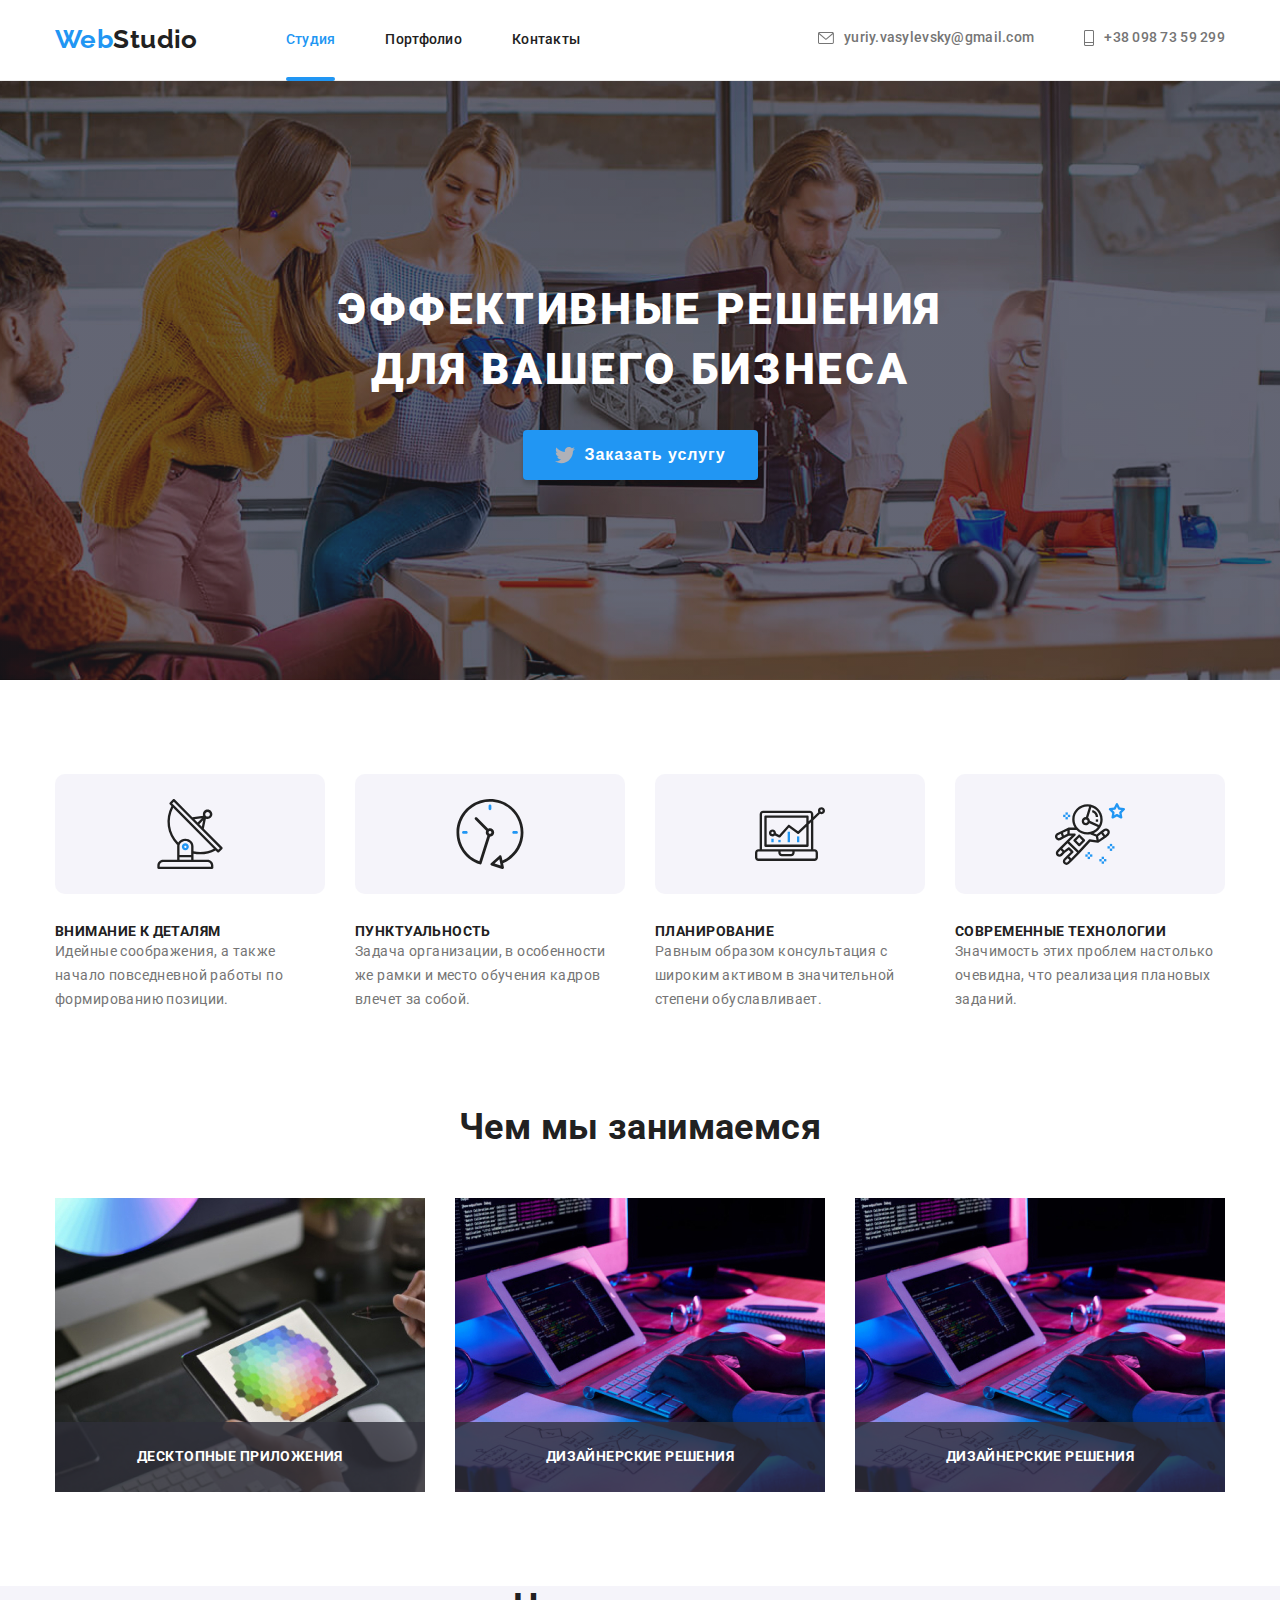
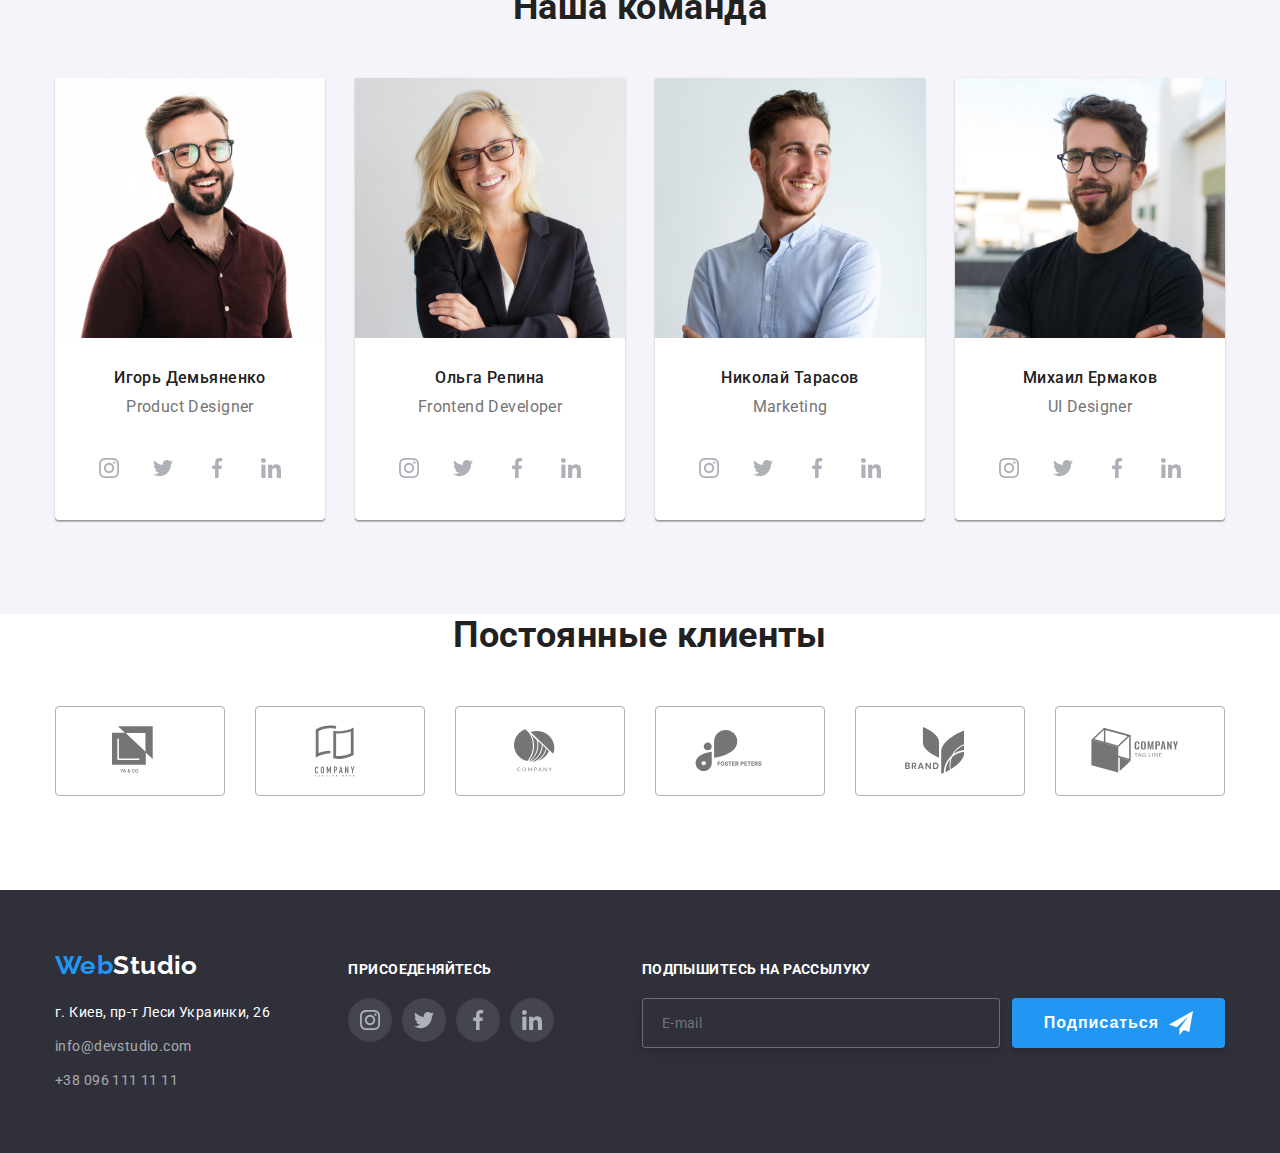
==== index.html @ 2156bfcd "modal 3" ====
<!DOCTYPE html>
<html lang="ru">

<head>
	<meta charset="UTF-8">
	<meta http-equiv="X-UA-Compatible" content="IE=edge">
	<meta name="viewport" content="width=device-width, initial-scale=1.0">
	<title> WebStudio </title>
	<link rel="stylesheet" href="https://cdnjs.cloudflare.com/ajax/libs/modern-normalize/1.0.0/modern-normalize.min.css"
		integrity="sha512-ISS7cAi1PEhQ8jnbJpJZMd29NlhNj4AWYyLOSp2CE/CsHxTCu+r+t0D2yoJudVrd0/8fTVPUVDzY5Tvli75u/g=="
		crossorigin="anonymous">
	<link rel="preconnect" href="https://fonts.gstatic.com">
	<link
		href="https://fonts.googleapis.com/css2?family=Raleway:wght@700&family=Roboto:wght@400;500;700;900&display=swap"
		rel="stylesheet">
	<link rel="stylesheet" href="./css/styles.min.css">
</head>

<body>

	<!-- шапка -->
	<header class="header">
		<div class="container">
			<a href="index.html" class="logo link"> <span class="logo-blue">Web</span>Studio</a>

			<nav class="navigation">
				<ul class="site-nav list">
					<li class="item ">
						<a href="/" class="link link-hover current">Студия</a>
					</li>

					<li class="item">
						<a href="portfolio.html" class="link link-hover">Портфолио</a>
					</li>

					<li class="item">
						<a href="/" class="link link-hover">Контакты</a>
					</li>
				</ul>
			</nav>

			<ul class="contact-nav list">
				<li class="item">
					<a href="mailto:info@devstudio.com" class="link contact-nav-link">
						<svg class="icon-mail icon">
							<use href="./img/sprite.svg#icon-message"></use>
						</svg>
						yuriy.vasylevsky@gmail.com
					</a>
				</li>

				<li class="item">
					<a href="tel:+380961111111" class="link contact-nav-link">
						<svg class="icon-phone icon">
							<use href="./img/sprite.svg#icon-phone"></use>
						</svg>
						+38 098 73 59 299
					</a>
				</li>
			</ul>
		</div>
	</header>

	<!-- основна частина -->
	<main>
		<!-- hero -->
		<section class="section-hero">
			<div class="content-hero">
				<h1 class="hero-title title">
					Эффективные решения для вашего бизнеса
				</h1>
				<button type="button" class="button main-button" data-modal-open> Заказать услугу </button>
			</div>
		</section>

		<!-- переваги -->
		<section class="section-advantages">
			<div class="container">
				<h2 class="section-titlle visually-hidden"> Наши переваги </h2>

				<ul class="section-advantages-list list grid">
					<li class="grid-item section-advantages-item  antenna">
						<h3 class="title">Внимание к деталям</h3>
						<p class="text"> Идейные соображения, а также начало повседневной работы по формированию позиции.</p>
					</li>

					<li class="grid-item section-advantages-item clock ">
						<h3 class="title">Пунктуальность</h3>
						<p class="text"> Задача организации, в особенности же рамки и место обучения кадров влечет за собой.
						</p>
					</li>

					<li class="grid-item section-advantages-item diagram">
						<h3 class="title">Планирование</h3>
						<p class="text"> Равным образом консультация с широким активом в значительной степени обуславливает.
						</p>
					</li>

					<li class="grid-item section-advantages-item astronaut">
						<h3 class="title">Современные технологии</h3>
						<p class="text">Значимость этих проблем настолько очевидна, что реализация плановых заданий.</p>
					</li>
				</ul>
			</div>
		</section>

		<!-- Чем мы занимаемся -->
		<section class="section-work section ">
			<div class="container">
				<h2 class="section-titlle">Чем мы занимаемся</h2>

				<ul class="section-work-list list grid">
					<li class="grid-item overley">
						<div class="work-thumb">
							<img src="img/main/img1.jpg" alt="" Width="370">

							<div class="work-position">
								<p class="position-text footer-section-titlle">Десктопные приложения</p>
							</div>
						</div>
					</li>

					<li class="grid-item">
						<div class="work-thumb">
							<img src="img/main/img3.jpg" alt="" Width="370">
							<div class="work-position">
								<p class="position-text footer-section-titlle">Дизайнерские решения</p>
							</div>
						</div>
					</li>

					<li class="grid-item">
						<div class="work-thumb">
							<img src="img/main/img3.jpg" alt="" Width="370">
							<div class="work-position">
								<p class="position-text footer-section-titlle">Дизайнерские решения</p>
							</div>
						</div>
					</li>
				</ul>
			</div>
		</section>

		<!-- наша команда -->
		<section class="section-teem section">
			<div class="container">
				<h2 class="section-titlle">Наша команда</h2>

				<ul class="section-teem-list list grid">
					<li class="grid-item item">
						<img src="img/main/img4.jpg" alt="" Width="270">
						<div class="team-expo">
							<h3 class="title"> Игорь Демьяненко </h3>
							<p class="text">Product Designer</p>

							<ul class="social-list list">
								<li class="social-item">
									<a href="" class="social-link">
										<svg class="social-icon">
											<use href="../img/sprite.svg#icon-instagram"></use>
										</svg>
									</a>
								</li>

								<li class="social-item">
									<a href="" class="social-link">
										<svg class="social-icon">
											<use href="../img/sprite.svg#icon-twitter"></use>
										</svg>
									</a>
								</li>

								<li class="social-item">
									<a href="" class="social-link">
										<svg class="social-icon">
											<use href="../img/sprite.svg#icon-facebook"></use>
										</svg>
									</a>
								</li>

								<li class="social-item">
									<a href="" class="social-link">
										<svg class="social-icon">
											<use href="../img/sprite.svg#icon-linkedin"></use>
										</svg>
									</a>
								</li>
							</ul>
						</div>
					</li>

					<li class="grid-item item">
						<img src="img/main/img5.jpg" alt="" Width="270">

						<div class="team-expo">
							<h3 class="title">Ольга Репина </h3>
							<p class="text">Frontend Developer</p>

							<ul class="social-list list">
								<li class="social-item">
									<a href="" class="social-link">
										<svg class="social-icon">
											<use href="../img/sprite.svg#icon-instagram"></use>
										</svg>
									</a>
								</li>

								<li class="social-item">
									<a href="" class="social-link">
										<svg class="social-icon">
											<use href="../img/sprite.svg#icon-twitter"></use>
										</svg>
									</a>
								</li>

								<li class="social-item">
									<a href="" class="social-link">
										<svg class="social-icon">
											<use href="../img/sprite.svg#icon-facebook"></use>
										</svg>
									</a>
								</li>

								<li class="social-item">
									<a href="" class="social-link">
										<svg class="social-icon">
											<use href="../img/sprite.svg#icon-linkedin"></use>
										</svg>
									</a>
								</li>
							</ul>
						</div>
					</li>

					<li class="grid-item item">
						<img src="img/main/img6.jpg" alt="" Width="270">

						<div class="team-expo">
							<h3 class="title"> Николай Тарасов</h3>
							<p class="text">Marketing</p>
							
							<ul class="social-list list">
								<li class="social-item">
									<a href="" class="social-link">
										<svg class="social-icon">
											<use href="../img/sprite.svg#icon-instagram"></use>
										</svg>
									</a>
								</li>

								<li class="social-item">
									<a href="" class="social-link">
										<svg class="social-icon">
											<use href="../img/sprite.svg#icon-twitter"></use>
										</svg>
									</a>
								</li>

								<li class="social-item">
									<a href="" class="social-link">
										<svg class="social-icon">
											<use href="../img/sprite.svg#icon-facebook"></use>
										</svg>
									</a>
								</li>

								<li class="social-item">
									<a href="" class="social-link">
										<svg class="social-icon">
											<use href="../img/sprite.svg#icon-linkedin"></use>
										</svg>
									</a>
								</li>
							</ul>
						</div>
					</li>

					<li class="grid-item item">
						<img src="img/main/img7.jpg" alt="" Width="270">
						<div class="team-expo">
							<h3 class="title">Михаил Ермаков </h3>
							<p class="text">UI Designer</p>
							<ul class="social-list list">
								<li class="social-item">
									<a href="" class="social-link">
										<svg class="social-icon">
											<use href="../img/sprite.svg#icon-instagram"></use>
										</svg>
									</a>
								</li>

								<li class="social-item">
									<a href="" class="social-link">
										<svg class="social-icon">
											<use href="../img/sprite.svg#icon-twitter"></use>
										</svg>
									</a>
								</li>

								<li class="social-item">
									<a href="" class="social-link">
										<svg class="social-icon">
											<use href="../img/sprite.svg#icon-facebook"></use>
										</svg>
									</a>
								</li>

								<li class="social-item">
									<a href="" class="social-link">
										<svg class="social-icon">
											<use href="../img/sprite.svg#icon-linkedin"></use>
										</svg>
									</a>
								</li>
							</ul>
						</div>
					</li>
				</ul>
			</div>
		</section>

		<!-- section-client -->
		<section class="section section-client">
			<div class="container">
				<h2 class="section-titlle">Постоянные клиенты</h2>

				<ul class="list grid list-client">
					<li class="item-client grid-item">
						<a href="" class="link client-link">
							<svg class="icon">
								<use href="../img/sprite.svg#icon-client-one"></use>
							</svg>
						</a>
					</li>

					<li class="item-client grid-item">
						<a href="" class="link client-link">
							<svg class="icon">
								<use href="../img/sprite.svg#icon-client-two"></use>
							</svg>
						</a>
					</li>

					<li class="item grid-item">
						<a href="" class="link client-link">
							<svg class="icon">
								<use href="../img/sprite.svg#icon-client-three"></use>
							</svg>
						</a>
					</li>

					<li class="item-client grid-item">
						<a href="" class="link client-link">
							<svg class="icon">
								<use href="../img/sprite.svg#icon-client-four"></use>
							</svg>
						</a>
					</li>

					<li class="item grid-item">
						<a href="" class="link client-link">
							<svg class="icon">
								<use href="../img/sprite.svg#icon-client-five"></use>
							</svg>
						</a>
					</li>

					<li class="item grid-item">
						<a href="" class="link client-link">
							<svg class="icon">
								<use href="../img/sprite.svg#icon-client-six"></use>
							</svg>
						</a>
					</li>
				</ul>

			</div>
		</section> 
	</main>

	<!-- подвал -->
	<footer class="footer">
		<div class="container">
			<div class="flex">
				<div class="adres">
					<a href="/" class="logo link"> <span class="logo-blue">Web</span>Studio</a>

					<ul class="footer-list list">
						<li class="item">
							<a href="https://g.page/goitua?share" class="link-adres">г. Киев, пр-т Леси Украинки, 26</a>
						</li>

						<li class="item">
							<a href="mailto:info@devstudio.com" class="link"> info@devstudio.com </a>
						</li>

						<li class="item">
							<a href="tel:+380961111111" class="link"> +38 096 111 11 11 </a>
						</li>
					</ul>
				</div>

				<div class="footer-social-list  ">
					<h2 class="footer-section-titlle"> Присоеденяйтесь</h2>

					<ul class="social-list list">
						<li class="social-item">
							<a href="" class="social-link">
								<svg class="social-icon">
									<use href="../img/sprite.svg#icon-instagram"></use>
								</svg>
							</a>
						</li>

						<li class="social-item">
							<a href="" class="social-link">
								<svg class="social-icon">
									<use href="../img/sprite.svg#icon-twitter"></use>
								</svg>
							</a>
						</li>

						<li class="social-item">
							<a href="" class="social-link">
								<svg class="social-icon">
									<use href="../img/sprite.svg#icon-facebook"></use>
								</svg>
							</a>
						</li>

						<li class="social-item">
							<a href="" class="social-link">
								<svg class="social-icon">
									<use href="../img/sprite.svg#icon-linkedin"></use>
								</svg>
							</a>
						</li>
					</ul>
				</div>

				<div class="podpiska">
					<h2 class="footer-section-titlle">Подпышитесь на рассылуку</h2>
					<form class="form">
						<input type="email" class="input-mail" name="mail" id="mail" placeholder=" ">
						<label for="mail" class="label-email">E-mail</label>

						<button type="button" class="button main-button">
							Подписаться
							<svg class="btn-icon">
								<use href="../img/sprite.svg#icon-send"></use>
							</svg>
						</button>
					</form>
				</div>
			</div>
		</div>
	</footer>

	<!-- form  -->
	<div class="backdrop is-hidden" data-modal>
		<div class="modal">
			<button type="button" class="btn-close" data-modal-close>
				<svg class="icon">
					<use href="../img/sprite.svg#icon-close" >
					</use>
				</svg>
			</button>

			<form class="form" autocomplete="on">
				<p class="form-title">Оставьте свои данные, мы вам перезвоним</p>	

				<label class="form-field" >
					<span>Имя</span>
					<input type="text" class="form-input" name="name">
					<svg class="form-icon">
						<use href="../img/sprite.svg#icon-person-black"></use>
					</svg>
				</label>
				
				<label class="form-field"  name="tel">
					Телефон
					<input type="tel" class="form-input" name="tel">
					<svg class="form-icon">
						<use href="../img/sprite.svg#icon-phone-black"></use>
					</svg>
				</label>
				
				<label class="form-field" >
					Почта
					<input type="email" class="form-input" name="mail">
					<svg class="form-icon">
						<use href="../img/sprite.svg#icon-email-black"></use>
					</svg>
				</label>

				<label class="form-field"  name="textarea">
					Коментарий
					<textarea class="textarea" name="textarea" placeholder="Введите текст" ></textarea>
				</label>
					
				<label class="form-label-checkbox" >
					<input type="checkbox" class="form-input-checkbox visually-hidden"  name="mail">
					<span class="check-icon"></span>
					<div class="text" > Соглашаюсь с рассылкой и принимаю
					<a href="./" class="linck">Условия договора</a></div>
				</label>
			

				<button type="submit" class="main-button button">Отправить</button>
				
			</form>
		</div>
	</div>

	<script src="./js/modal.js"></script>
	
</body>

</html>
---- css/styles.min.css ----
:root{--main-text-color: #757575;--main-title-color:  #212121;--main-accente-color: #2196F3;--white-color: #FFFFFF;--maim-bg-color: #F5F4FA;--accente-bg-color: #2F303A;--main-icon-color:#AFB1B8;--grid-item:1;--grid-margin: 30px;--transform-time: 250ms}body{color:var(--main-text-color);font-family:Roboto, sans-serif;letter-spacing:0.03em;font-size:14px;font-style:normal;margin:0;padding-top:80px}img{display:block;width:100%;height:auto}html{box-sizing:border-box}*,*::before,*::after{box-sizing:inherit}h1,h2,h3,p{margin-top:0;margin-bottom:0}.list{list-style:none;padding-left:0;margin-top:0;margin-bottom:0}.link{text-decoration:none}.visually-hidden{position:absolute !important;clip:rect(1px 1px 1px 1px);clip:rect(1px, 1px, 1px, 1px);padding:0 !important;border:0 !important;height:1px !important;width:1px !important;overflow:hidden}.container{width:100%;padding-left:15px;padding-right:15px;margin-left:auto;margin-right:auto}@media screen and (min-width: 480px){.container{width:480px}}@media screen and (min-width: 768px){.container{width:768px}}@media screen and (min-width: 1200px){.container{width:1200px}}.button{color:var(--main-title-color);background:var(--white-color);font-weight:700;font-size:16px;line-height:1.88;display:flex;align-items:center;letter-spacing:0.06em;transition:color var(--transform-time) linear,background-color var(--transform-time) linear,box-shadow var(--transform-time) linear;border:0;border-radius:4px;cursor:pointer}.main-button{padding:10px 32px;color:var(--white-color);background:var(--main-accente-color);box-shadow:0px 4px 4px rgba(0,0,0,0.15)}.section-hero .button{position:relative;overflow:hidden;margin-top:30px;margin-left:auto;margin-right:auto}.main-button:hover,.main-button:focus{background:var(--white-color);color:var(--main-title-color)}.filter-button{font-family:Roboto, serif;font-weight:500;line-height:1.62;background:var(--maim-bg-color);padding:6px 22px}.filter-button:hover,.filter-button:focus{background:var(--main-accente-color);color:var(--white-color);box-shadow:0px 3px 1px rgba(0,0,0,0.1),0px 1px 2px rgba(0,0,0,0.08),0px 2px 2px rgba(0,0,0,0.12)}.section-hero .button::before,.section-hero .button::after{content:"";display:block;width:20px;height:20px;transition:transform var(--transform-time) linear}.section-hero .button::before{margin-right:10px;background-image:url(../img/svg/twitter.svg)}.section-hero .button::after{position:absolute;left:32px;top:50%;transform:translateY(calc(-50% + 35px));background-image:url(../img/svg/instagram.svg)}.section-hero .button:hover:before{transform:translateY(-35px)}.section-hero .button:hover::after{transform:translateY(-50%)}.logo{color:var(--main-title-color);font-family:Raleway, sans-serif;font-weight:700;font-size:26px;line-height:1.19}@media screen and (min-width: 480px) and (max-width: 1199px){.logo{font-size:24px}}.backdrop{position:fixed;top:0;left:0;width:100%;height:100%;background-color:rgba(48,49,59,0.507);z-index:100}.modal{position:absolute;top:50%;left:50%;transform:translate(-50%, -50%);width:100%;max-width:528px;background-color:#fff;border-radius:4px;box-shadow:0px 1px 3px rgba(0,0,0,0.12),0px 1px 1px rgba(0,0,0,0.14),0px 2px 1px rgba(0,0,0,0.2)}@media screen and (max-width: 767px){.modal{width:100%;max-width:450px}}@media screen and (max-width: 479px){.modal{width:calc(100% - 30px)}}.is-hidden{opacity:0;visibility:hidden;pointer-events:none}.modal .form{position:relative;display:flex;flex-direction:column;padding:40px}.modal .icon{width:18px;height:18px;margin-right:0;fill:#2a2a2a}.btn-close{position:absolute;top:8px;right:8px;z-index:3;width:30px;height:30px;background-color:#fff;border-radius:50%;border:1px solid rgba(0,0,0,0.1);padding:6px 9px 6px 5px}.btn-close:hover .icon,.btn-close:focus .icon{fill:#2196F3}.form-title{font-weight:700;font-size:20px;line-height:1.15;text-align:center;color:#212121;margin-bottom:12px}.form-field{position:relative;display:flex;flex-direction:column;margin-bottom:10px;margin-bottom:10px;font-weight:400;font-size:12px;line-height:1.16;letter-spacing:0.01em;color:var(--main-text-color)}.form-label{margin-bottom:5px;font-weight:400;font-size:12px;line-height:1.16;letter-spacing:0.01em;color:var(--main-text-color)}.form-input{height:40px;border:1px solid rgba(33,33,33,0.2);border-radius:4px;outline-color:var(--main-accente-color);margin-top:4px;padding-left:42px}.form-field:focus-within .form-icon{fill:var(--main-accente-color)}.form-icon{position:absolute;top:50%;left:12px;width:18px;height:18px;fill:black}.textarea{height:120px;width:100%;border:1px solid rgba(33,33,33,0.2);box-sizing:border-box;border-radius:4px;margin-bottom:20px;resize:none;padding:12px 16px;outline-color:var(--main-accente-color);margin-top:4px}.textarea::placeholder{font-weight:400;font-size:12px;line-height:1.16px;letter-spacing:0.01em;color:rgba(117,117,117,0.5);padding:9px 0px}.form-input-checkbox{margin-right:4px}.form-label-checkbox{position:relative;display:flex;align-items:center;justify-content:center;margin-bottom:20px}.form-label-checkbox .text{font-size:12px;letter-spacing:0.03em;font-weight:400;line-height:1.71;color:var(--main-text-color)}.check-icon{display:flex;width:16px;height:15px;border:2px solid #212121;border-radius:2px;margin-right:8px}.form-input-checkbox:checked+.check-icon{background-image:url(../img/form-svg/check.svg);background-color:var(--main-accente-color);background-origin:border-box;background-size:contain;border-color:var(--main-accente-color)}.form-label-checkbox .linck{color:var(--main-accente-color);margin-left:2px}.modal .button{padding:10px 56px;margin-top:30px;margin-left:auto;margin-right:auto}@media screen and (min-width: 480px){.form{display:flex;flex-direction:column;position:relative;width:100%}}@media screen and (min-width: 1200px){.form{display:flex;flex-direction:row;margin-top:0}}.input-mail::placeholder{font-family:Roboto;font-weight:400;font-size:16px;line-height:1.25;display:flex;align-items:center;color:rgba(255,255,255,0.6)}.input-mail{display:flex;padding:15px;width:100%;background-color:var(--accente-bg-color);border:1px solid rgba(255,255,255,0.3);filter:drop-shadow(0px 4px 4px rgba(0,0,0,0.15));border-radius:4px;margin-right:12px;outline-color:var(--main-accente-color)}@media screen and (min-width: 768px){.input-mail{width:450px}}@media screen and (min-width: 1200px){.input-mail{width:358px}}.label-email{position:absolute;top:50%;left:20px;transform:translateY(-50%);transition:transform var(--transform-time) linear}.form:focus-within .label-email,.input-mail:not(:placeholder-shown)+.label-email{transform:translate(-21px, -40px)}.btn-icon{width:24px;height:24px;fill:var(--white-color);margin-left:10px;transition:fill var(--transform-time) linear}.button:hover .btn-icon{fill:var(--main-title-color)}.icon{fill:currentColor;margin-right:10px}.icon-mail{width:16px;height:12px}.icon-phone{width:10px;height:16px}.social-icon{width:20px;height:20px;fill:#AFB1B8;transition:fill var(--transform-time) linear}.social-link{width:44px;height:44px;display:flex;justify-content:center;align-items:center;background-color:var(--white-color);border-radius:50%;transition:background-color var(--transform-time) linear}.social-link:hover .social-icon,.social-link:focus .social-icon{fill:var(--white-color)}.social-link:hover,.social-link:focus{background-color:var(--main-accente-color)}.shesdov-link{display:flex}.shesdov-link:hover,.shesdov-link:focus{background:#FFFFFF;box-sizing:border-box;box-shadow:0px 1px 1px rgba(0,0,0,0.12),0px 4px 4px rgba(0,0,0,0.06),1px 4px 6px rgba(0,0,0,0.16)}.img-expo{position:relative;overflow:hidden}.portfolio-expo-position{position:absolute;top:0;width:100%;height:100%;padding-right:24px;padding-left:24px;display:flex;align-items:center;background-color:rgba(33,150,243,0.9);opacity:0;transform:translateY(100%);transition:transform var(--transform-time) linear,opacity var(--transform-time) linear,background-color var(--transform-time) linear}.shesdov-link:hover .portfolio-expo-position{opacity:1;transform:translateY(0%)}.expo-text{font-weight:400;font-size:18px;line-height:1.56;color:#FFFFFF}.grid{display:flex;flex-wrap:wrap;margin-top:calc(-1 * var(--grid-margin));margin-left:calc(-1 * var(--grid-margin))}.grid-item{margin-top:var(--grid-margin);margin-left:var(--grid-margin);flex-basis:calc(100% / var(--grid-item) - var(--grid-margin))}.section{padding-bottom:94px}.header{position:fixed;top:0;left:0;right:0;padding-top:24px;padding-bottom:25px;border-bottom:1px solid #ECECEC;background-color:#fff;z-index:100}.header .container{display:flex;align-items:center}@media screen and (min-width: 480px) and (max-width: 1199px){.header .container{justify-content:space-between}}@media screen and (min-width: 1200px){.header .container{justify-content:flex-end}}@media screen and (min-width: 1200px){.header .logo{margin-right:88px}}.site-nav .item:not(:last-child),.contact-nav .item:not(:last-child){margin-right:50px}@media screen and (min-width: 480px) and (max-width: 1199px){.contact-nav .item:not(:last-child){margin-right:0}}@media screen and (min-width: 480px) and (max-width: 1199px){.contact-nav .item:last-child{margin-top:10px}}@media screen and (min-width: 1200px){.contact-nav{margin-left:auto}}.site-nav,.contact-nav{display:inline-flex;transition:color var(--transform-time) linear}@media screen and (min-width: 480px) and (max-width: 1199px){.contact-nav{flex-direction:column;display:inline-flex}}.logo-blue{color:var(--main-accente-color)}.site-nav .link{color:var(--main-title-color);font-weight:500;font-size:14px;line-height:1.14;letter-spacing:0.02em;transition:color var(--transform-time) linear}.site-nav .link:hover,.site-nav .link:focus,.contact-nav .link:hover,.contact-nav .link:focus{color:var(--main-accente-color)}.contact-nav .link{color:var(--main-text-color);font-weight:500;font-size:14px;line-height:1.14;letter-spacing:0.02em;transition:color var(--transform-time) linear}@media screen and (min-width: 480px) and (max-width: 1199px){.contact-nav .link{font-size:12px}}.contact-nav-link{display:inline-flex;align-items:center}.link-hover:after{position:absolute;content:"";display:block;width:100%;height:4px;background-color:var(--main-accente-color);bottom:-33px;border-radius:4px;opacity:0;transition:opacity var(--transform-time) linear}.link-hover:hover:after{opacity:1}.header .current{color:var(--main-accente-color)}.header .current::after{position:absolute;content:"";display:block;width:100%;height:4px;background-color:currentColor;bottom:-33px;border-radius:4px;opacity:1}.navigation .item{position:relative}.content-hero{max-width:696px;margin-left:auto;margin-right:auto;text-align:center}@media screen and (max-width: 1199px){.content-hero{max-width:360px}}.section-hero{padding-top:200px;padding-bottom:200px;background-image:linear-gradient(#C4C4C4, #C4C4C4);background-image:linear-gradient(rgba(47,48,58,0.4), rgba(47,48,58,0.4)),url(../img/bg/bg.jpg);background-repeat:no-repeat;background-size:cover;max-width:1600px;background-position:center;margin-right:auto;margin-left:auto}.hero-title{color:var(--white-color);font-weight:900;font-size:44px;line-height:1.36;text-align:center;letter-spacing:0.06em;text-transform:uppercase}@media screen and (max-width: 1199px){.hero-title{font-size:26px}}.section-advantages{padding-top:94px;padding-bottom:94px}.section-advantages-list .title{color:var(--main-title-color);font-weight:700;font-size:14px;line-height:1.14;text-transform:uppercase}.section-advantages-list .text{font-weight:400;font-size:14px;line-height:1.71}.section-advantages .grid-item{--grid-item:1}@media screen and (min-width: 768px){.section-advantages .grid-item{--grid-item:2}}@media screen and (min-width: 1200px){.section-advantages .grid-item{--grid-item:4}}.section-advantages-item::before{content:" ";display:block;height:120px;background-position:center;margin-bottom:30px;background-color:var(--maim-bg-color);border-radius:10px;background-repeat:no-repeat}.antenna:before{background-image:url(../img/svg/antenna.svg)}.diagram:before{background-image:url(../img/svg/diagram.svg)}.clock:before{background-image:url(../img/svg/clock.svg)}.astronaut:before{background-image:url(../img/svg/astronaut.svg)}@media screen and (max-width: 1199px){.section-work{display:none;background-color:aqua}}.section-work .grid-item{--grid-item:3}.section-titlle{color:var(--main-title-color);font-weight:700;font-size:36px;line-height:1.17;text-align:center;margin-bottom:50px}.work-thumb{position:relative}.work-position{position:absolute;bottom:0;left:0;width:100%;height:70px;background-color:rgba(47,48,58,0.8);display:flex;align-items:center;justify-content:center}.work-position .footer-section-titlle{margin:0}.section-teem{background-color:var(--maim-bg-color)}.section-teem .grid-item{--grid-item:1}@media screen and (min-width: 768px){.section-teem .grid-item{--grid-item:2}}@media screen and (min-width: 1200px){.section-teem .grid-item{--grid-item:4}}.section-teem-list .title{color:var(--main-title-color);font-weight:500;font-size:16px;line-height:1.19;text-align:center}.section-teem-list .text{font-weight:400;font-size:16px;line-height:19px;text-align:center}.team-expo .title{text-align:center;padding-top:30px;padding-bottom:10px}.team-expo .text{padding-bottom:30px;margin:0}.team-expo{text-align:center}.section-teem-list .item{background:#FFFFFF;box-shadow:0px 1px 3px rgba(0,0,0,0.12),0px 1px 1px rgba(0,0,0,0.14),0px 2px 1px rgba(0,0,0,0.2);border-radius:0px 0px 4px 4px}.social-list{display:inline-flex;text-align:center;margin-bottom:30px}.social-item:not(:last-child){margin-right:10px}.client-link{border:1px solid var(--main-icon-color);fill:var(--main-icon-color);border-radius:4px;height:90px;display:flex;justify-content:center;align-items:center;transition:border var(--transform-time) linear}.section-client .grid-item{--grid-item:2}@media screen and (min-width: 768px){.section-client .grid-item{--grid-item:3}}@media screen and (min-width: 1200px){.section-client .grid-item{--grid-item:6}}.client-link .icon{fill:var(--main-text-color);transition:fill var(--transform-time) linear}.client-link:hover .icon,.client-link:focus .icon{fill:var(--main-accente-color)}.client-link:hover,.client-link:focus{--main-icon-color:var(--main-accente-color)}.list-client li:nth-child(1) svg{width:45px;height:50px}.list-client li:nth-child(2) svg{width:40px;height:52px}.list-client li:nth-child(3) svg{width:41px;height:43px}.list-client li:nth-child(4) svg{width:80px;height:42px}.list-client li:nth-child(5) svg{width:59px;height:47px}.list-client li:nth-child(6) .icon{width:88px;height:45px}.footer{background:var(--accente-bg-color)}.footer-section-titlle{font-weight:700;line-height:1.14;text-transform:uppercase;color:#FFFFFF;font-size:14px;margin-bottom:20px}.footer .logo{color:var(--white-color);display:block;padding-top:60px}.footer-list{padding-top:20px;padding-bottom:60px}@media screen and (max-width: 767px){.footer-list{text-align:center}}.link-adres{color:var(--white-color);font-weight:400;font-size:14px;line-height:1.71;text-decoration:none;transition:color var(--transform-time) linear}.footer-list .link{color:rgba(255,255,255,0.6);font-weight:400;font-size:14px;line-height:1.71;transition:color var(--transform-time) linear}.footer-list .link:hover,.footer-list .link:focus,.link-adres:hover,.link-adres:focus{color:var(--main-accente-color)}.footer-list .item:not(:last-child){padding-bottom:10px}.flex{display:flex;flex-direction:column;justify-content:center;align-items:center}@media screen and (min-width: 768px){.flex{display:flex;flex-direction:row;flex-wrap:wrap;justify-content:space-around;align-items:baseline}}@media screen and (min-width: 1200px){.flex{display:flex;flex-direction:row;justify-content:space-between;align-items:baseline}}.footer .grid{--grid-item: 3}@media screen and (max-width: 767px){.adres{display:flex;align-items:center;flex-direction:column}}@media screen and (min-width: 768px) and (max-width: 1199px){.adres{flex-basis:calc(100% - 30px)/2;text-align:center}}@media screen and (min-width: 1200px){.adres{flex-basis:calc(50% / 2 - 45px)}}@media screen and (max-width: 767px){.footer-social-list{display:flex;align-items:center;flex-direction:column;margin-bottom:60px}}@media screen and (min-width: 768px) and (max-width: 1199px){.footer-social-list{flex-basis:calc(100% - 30px)/2;text-align:center}}@media screen and (min-width: 1200px){.footer-social-list{flex-basis:calc(50% / 2 - 45px)}}@media screen and (max-width: 767px){.podpiska{text-align:center;flex-direction:column;width:100%}}@media screen and (min-width: 768px) and (max-width: 1199px){.podpiska{text-align:center}}@media screen and (min-width: 1200px){.podpiska{flex-basis:calc(50% - 15px)}}@media screen and (max-width: 767px){.footer .button{margin-top:20px;margin-bottom:30px;margin-right:auto;margin-left:auto}}@media screen and (min-width: 768px) and (max-width: 1199px){.footer .button{margin-top:20px;margin-bottom:30px;margin-right:auto;margin-left:auto}}.footer .social-link{background:rgba(255,255,255,0.1)}.footer .social-link:hover,.footer .social-link:focus{background:var(--main-accente-color)}.portfolio-section .title{color:var(--main-title-color);font-weight:700;font-size:18px;line-height:2.0;letter-spacing:0.06em}.portfolio-section .text{font-weight:400;font-size:16px;line-height:1.87;color:#757575}.portfolio-section .grid-item{--grid-item:1}@media screen and (min-width: 768px){.portfolio-section .grid-item{--grid-item:2}}@media screen and (min-width: 1200px){.portfolio-section .grid-item{--grid-item:3}}.portfolio-expo{border-left:1px solid #ECECEC;border-right:1px solid #ECECEC;border-bottom:1px solid #ECECEC;padding:20px 24px;display:flex;flex-direction:column}.portfolio-expo .text{margin:0;padding-top:4px}.filter{padding-top:94px;padding-bottom:34px}.filter-list{display:flex;flex-wrap:wrap;align-items:center}@media screen and (min-width: 768px){.filter-list{justify-content:center}}.filter-list .item{margin-right:10px;margin-top:15px}
/*# sourceMappingURL=styles.min.css.map */
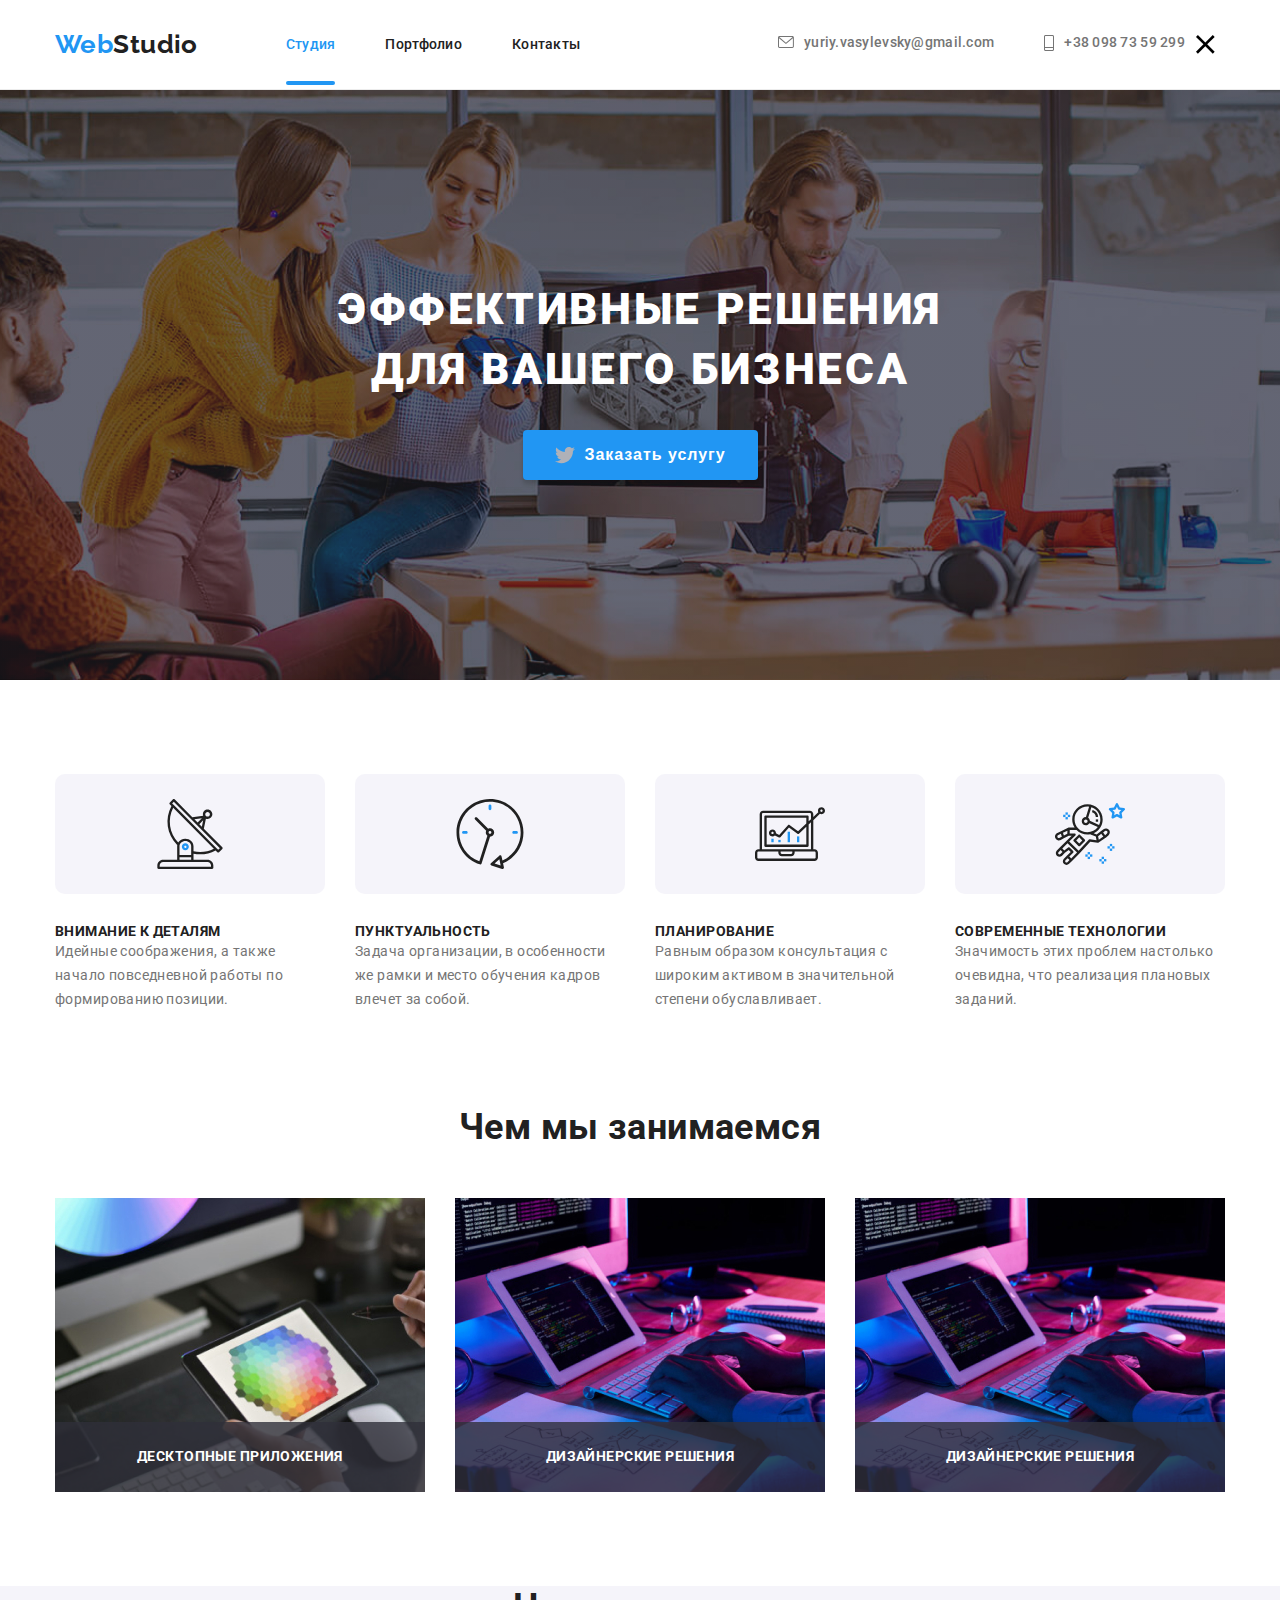
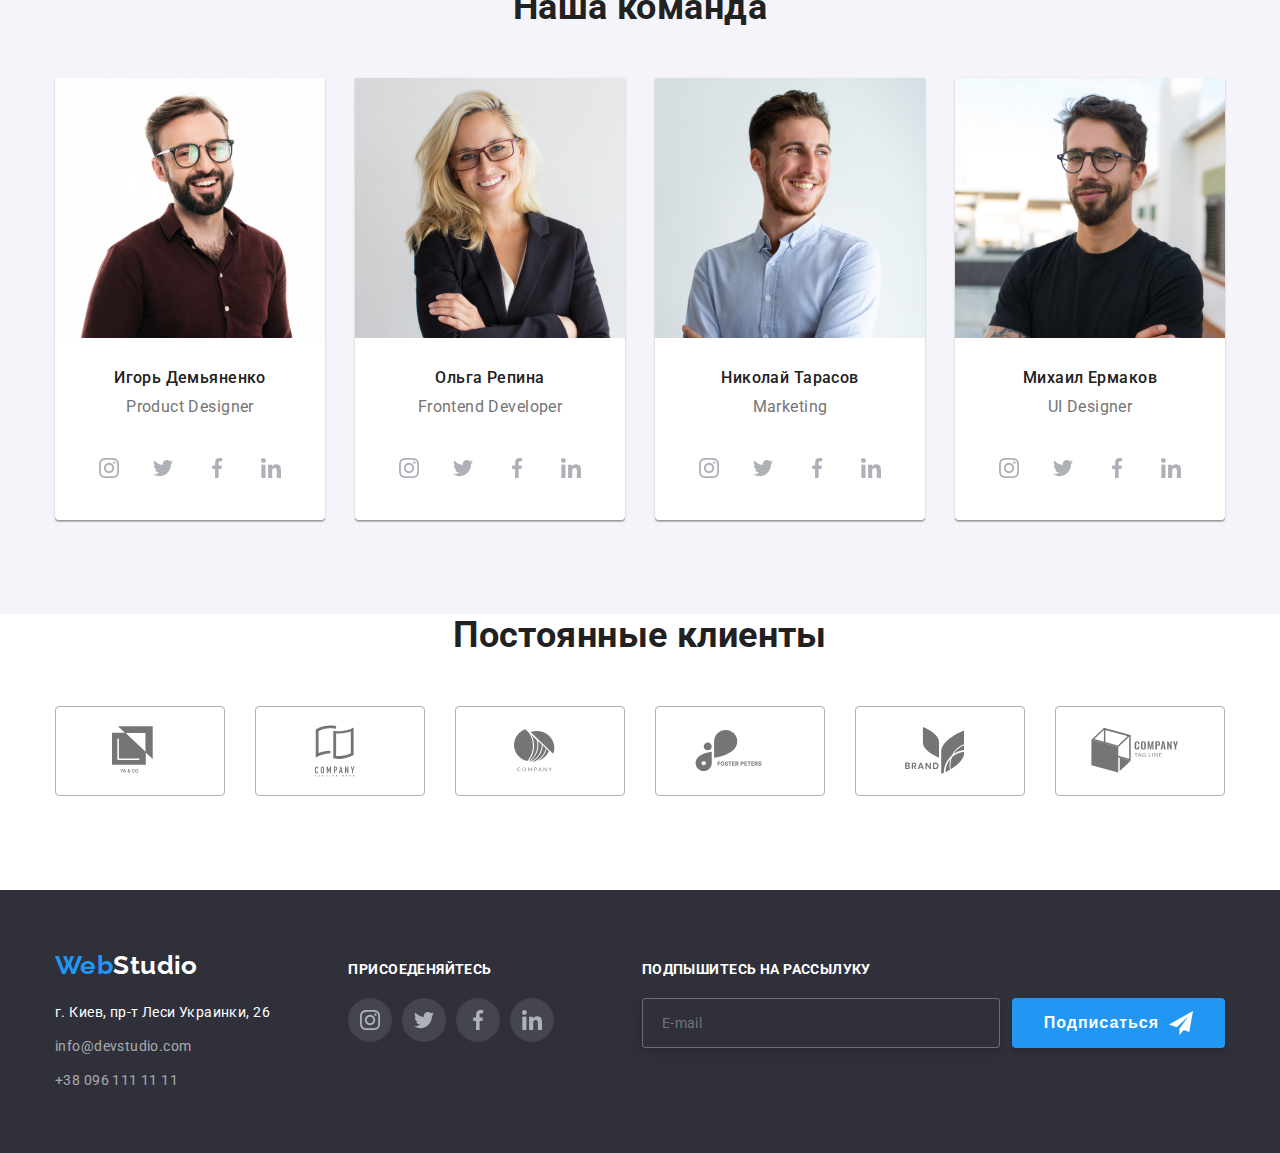
==== commit d6a044f5: "test1" ====
--- a/index.html
+++ b/index.html
@@ -58,9 +58,17 @@
 					</a>
 				</li>
 			</ul>
+
+			<button class="button-menu is-open" tepe="button"> 
+				<svg class="icon-menu">
+					<use class="icon-open-menu" href="./img/sprite.svg#icon-menu"></use>
+					<use class="icon-close-menu" href="./img/sprite.svg#icon-close-menu"></use>
+				</svg>
+			</button>
 		</div>
+	
 	</header>
-
+	<div class="mobile-menu ">	</div>
 	<!-- основна частина -->
 	<main>
 		<!-- hero -->
--- a/css/styles.min.css
+++ b/css/styles.min.css
@@ -1,2 +1,2 @@
-:root{--main-text-color: #757575;--main-title-color:  #212121;--main-accente-color: #2196F3;--white-color: #FFFFFF;--maim-bg-color: #F5F4FA;--accente-bg-color: #2F303A;--main-icon-color:#AFB1B8;--grid-item:1;--grid-margin: 30px;--transform-time: 250ms}body{color:var(--main-text-color);font-family:Roboto, sans-serif;letter-spacing:0.03em;font-size:14px;font-style:normal;margin:0;padding-top:80px}img{display:block;width:100%;height:auto}html{box-sizing:border-box}*,*::before,*::after{box-sizing:inherit}h1,h2,h3,p{margin-top:0;margin-bottom:0}.list{list-style:none;padding-left:0;margin-top:0;margin-bottom:0}.link{text-decoration:none}.visually-hidden{position:absolute !important;clip:rect(1px 1px 1px 1px);clip:rect(1px, 1px, 1px, 1px);padding:0 !important;border:0 !important;height:1px !important;width:1px !important;overflow:hidden}.container{width:100%;padding-left:15px;padding-right:15px;margin-left:auto;margin-right:auto}@media screen and (min-width: 480px){.container{width:480px}}@media screen and (min-width: 768px){.container{width:768px}}@media screen and (min-width: 1200px){.container{width:1200px}}.button{color:var(--main-title-color);background:var(--white-color);font-weight:700;font-size:16px;line-height:1.88;display:flex;align-items:center;letter-spacing:0.06em;transition:color var(--transform-time) linear,background-color var(--transform-time) linear,box-shadow var(--transform-time) linear;border:0;border-radius:4px;cursor:pointer}.main-button{padding:10px 32px;color:var(--white-color);background:var(--main-accente-color);box-shadow:0px 4px 4px rgba(0,0,0,0.15)}.section-hero .button{position:relative;overflow:hidden;margin-top:30px;margin-left:auto;margin-right:auto}.main-button:hover,.main-button:focus{background:var(--white-color);color:var(--main-title-color)}.filter-button{font-family:Roboto, serif;font-weight:500;line-height:1.62;background:var(--maim-bg-color);padding:6px 22px}.filter-button:hover,.filter-button:focus{background:var(--main-accente-color);color:var(--white-color);box-shadow:0px 3px 1px rgba(0,0,0,0.1),0px 1px 2px rgba(0,0,0,0.08),0px 2px 2px rgba(0,0,0,0.12)}.section-hero .button::before,.section-hero .button::after{content:"";display:block;width:20px;height:20px;transition:transform var(--transform-time) linear}.section-hero .button::before{margin-right:10px;background-image:url(../img/svg/twitter.svg)}.section-hero .button::after{position:absolute;left:32px;top:50%;transform:translateY(calc(-50% + 35px));background-image:url(../img/svg/instagram.svg)}.section-hero .button:hover:before{transform:translateY(-35px)}.section-hero .button:hover::after{transform:translateY(-50%)}.logo{color:var(--main-title-color);font-family:Raleway, sans-serif;font-weight:700;font-size:26px;line-height:1.19}@media screen and (min-width: 480px) and (max-width: 1199px){.logo{font-size:24px}}.backdrop{position:fixed;top:0;left:0;width:100%;height:100%;background-color:rgba(48,49,59,0.507);z-index:100}.modal{position:absolute;top:50%;left:50%;transform:translate(-50%, -50%);width:100%;max-width:528px;background-color:#fff;border-radius:4px;box-shadow:0px 1px 3px rgba(0,0,0,0.12),0px 1px 1px rgba(0,0,0,0.14),0px 2px 1px rgba(0,0,0,0.2)}@media screen and (max-width: 767px){.modal{width:100%;max-width:450px}}@media screen and (max-width: 479px){.modal{width:calc(100% - 30px)}}.is-hidden{opacity:0;visibility:hidden;pointer-events:none}.modal .form{position:relative;display:flex;flex-direction:column;padding:40px}.modal .icon{width:18px;height:18px;margin-right:0;fill:#2a2a2a}.btn-close{position:absolute;top:8px;right:8px;z-index:3;width:30px;height:30px;background-color:#fff;border-radius:50%;border:1px solid rgba(0,0,0,0.1);padding:6px 9px 6px 5px}.btn-close:hover .icon,.btn-close:focus .icon{fill:#2196F3}.form-title{font-weight:700;font-size:20px;line-height:1.15;text-align:center;color:#212121;margin-bottom:12px}.form-field{position:relative;display:flex;flex-direction:column;margin-bottom:10px;margin-bottom:10px;font-weight:400;font-size:12px;line-height:1.16;letter-spacing:0.01em;color:var(--main-text-color)}.form-label{margin-bottom:5px;font-weight:400;font-size:12px;line-height:1.16;letter-spacing:0.01em;color:var(--main-text-color)}.form-input{height:40px;border:1px solid rgba(33,33,33,0.2);border-radius:4px;outline-color:var(--main-accente-color);margin-top:4px;padding-left:42px}.form-field:focus-within .form-icon{fill:var(--main-accente-color)}.form-icon{position:absolute;top:50%;left:12px;width:18px;height:18px;fill:black}.textarea{height:120px;width:100%;border:1px solid rgba(33,33,33,0.2);box-sizing:border-box;border-radius:4px;margin-bottom:20px;resize:none;padding:12px 16px;outline-color:var(--main-accente-color);margin-top:4px}.textarea::placeholder{font-weight:400;font-size:12px;line-height:1.16px;letter-spacing:0.01em;color:rgba(117,117,117,0.5);padding:9px 0px}.form-input-checkbox{margin-right:4px}.form-label-checkbox{position:relative;display:flex;align-items:center;justify-content:center;margin-bottom:20px}.form-label-checkbox .text{font-size:12px;letter-spacing:0.03em;font-weight:400;line-height:1.71;color:var(--main-text-color)}.check-icon{display:flex;width:16px;height:15px;border:2px solid #212121;border-radius:2px;margin-right:8px}.form-input-checkbox:checked+.check-icon{background-image:url(../img/form-svg/check.svg);background-color:var(--main-accente-color);background-origin:border-box;background-size:contain;border-color:var(--main-accente-color)}.form-label-checkbox .linck{color:var(--main-accente-color);margin-left:2px}.modal .button{padding:10px 56px;margin-top:30px;margin-left:auto;margin-right:auto}@media screen and (min-width: 480px){.form{display:flex;flex-direction:column;position:relative;width:100%}}@media screen and (min-width: 1200px){.form{display:flex;flex-direction:row;margin-top:0}}.input-mail::placeholder{font-family:Roboto;font-weight:400;font-size:16px;line-height:1.25;display:flex;align-items:center;color:rgba(255,255,255,0.6)}.input-mail{display:flex;padding:15px;width:100%;background-color:var(--accente-bg-color);border:1px solid rgba(255,255,255,0.3);filter:drop-shadow(0px 4px 4px rgba(0,0,0,0.15));border-radius:4px;margin-right:12px;outline-color:var(--main-accente-color)}@media screen and (min-width: 768px){.input-mail{width:450px}}@media screen and (min-width: 1200px){.input-mail{width:358px}}.label-email{position:absolute;top:50%;left:20px;transform:translateY(-50%);transition:transform var(--transform-time) linear}.form:focus-within .label-email,.input-mail:not(:placeholder-shown)+.label-email{transform:translate(-21px, -40px)}.btn-icon{width:24px;height:24px;fill:var(--white-color);margin-left:10px;transition:fill var(--transform-time) linear}.button:hover .btn-icon{fill:var(--main-title-color)}.icon{fill:currentColor;margin-right:10px}.icon-mail{width:16px;height:12px}.icon-phone{width:10px;height:16px}.social-icon{width:20px;height:20px;fill:#AFB1B8;transition:fill var(--transform-time) linear}.social-link{width:44px;height:44px;display:flex;justify-content:center;align-items:center;background-color:var(--white-color);border-radius:50%;transition:background-color var(--transform-time) linear}.social-link:hover .social-icon,.social-link:focus .social-icon{fill:var(--white-color)}.social-link:hover,.social-link:focus{background-color:var(--main-accente-color)}.shesdov-link{display:flex}.shesdov-link:hover,.shesdov-link:focus{background:#FFFFFF;box-sizing:border-box;box-shadow:0px 1px 1px rgba(0,0,0,0.12),0px 4px 4px rgba(0,0,0,0.06),1px 4px 6px rgba(0,0,0,0.16)}.img-expo{position:relative;overflow:hidden}.portfolio-expo-position{position:absolute;top:0;width:100%;height:100%;padding-right:24px;padding-left:24px;display:flex;align-items:center;background-color:rgba(33,150,243,0.9);opacity:0;transform:translateY(100%);transition:transform var(--transform-time) linear,opacity var(--transform-time) linear,background-color var(--transform-time) linear}.shesdov-link:hover .portfolio-expo-position{opacity:1;transform:translateY(0%)}.expo-text{font-weight:400;font-size:18px;line-height:1.56;color:#FFFFFF}.grid{display:flex;flex-wrap:wrap;margin-top:calc(-1 * var(--grid-margin));margin-left:calc(-1 * var(--grid-margin))}.grid-item{margin-top:var(--grid-margin);margin-left:var(--grid-margin);flex-basis:calc(100% / var(--grid-item) - var(--grid-margin))}.section{padding-bottom:94px}.header{position:fixed;top:0;left:0;right:0;padding-top:24px;padding-bottom:25px;border-bottom:1px solid #ECECEC;background-color:#fff;z-index:100}.header .container{display:flex;align-items:center}@media screen and (min-width: 480px) and (max-width: 1199px){.header .container{justify-content:space-between}}@media screen and (min-width: 1200px){.header .container{justify-content:flex-end}}@media screen and (min-width: 1200px){.header .logo{margin-right:88px}}.site-nav .item:not(:last-child),.contact-nav .item:not(:last-child){margin-right:50px}@media screen and (min-width: 480px) and (max-width: 1199px){.contact-nav .item:not(:last-child){margin-right:0}}@media screen and (min-width: 480px) and (max-width: 1199px){.contact-nav .item:last-child{margin-top:10px}}@media screen and (min-width: 1200px){.contact-nav{margin-left:auto}}.site-nav,.contact-nav{display:inline-flex;transition:color var(--transform-time) linear}@media screen and (min-width: 480px) and (max-width: 1199px){.contact-nav{flex-direction:column;display:inline-flex}}.logo-blue{color:var(--main-accente-color)}.site-nav .link{color:var(--main-title-color);font-weight:500;font-size:14px;line-height:1.14;letter-spacing:0.02em;transition:color var(--transform-time) linear}.site-nav .link:hover,.site-nav .link:focus,.contact-nav .link:hover,.contact-nav .link:focus{color:var(--main-accente-color)}.contact-nav .link{color:var(--main-text-color);font-weight:500;font-size:14px;line-height:1.14;letter-spacing:0.02em;transition:color var(--transform-time) linear}@media screen and (min-width: 480px) and (max-width: 1199px){.contact-nav .link{font-size:12px}}.contact-nav-link{display:inline-flex;align-items:center}.link-hover:after{position:absolute;content:"";display:block;width:100%;height:4px;background-color:var(--main-accente-color);bottom:-33px;border-radius:4px;opacity:0;transition:opacity var(--transform-time) linear}.link-hover:hover:after{opacity:1}.header .current{color:var(--main-accente-color)}.header .current::after{position:absolute;content:"";display:block;width:100%;height:4px;background-color:currentColor;bottom:-33px;border-radius:4px;opacity:1}.navigation .item{position:relative}.content-hero{max-width:696px;margin-left:auto;margin-right:auto;text-align:center}@media screen and (max-width: 1199px){.content-hero{max-width:360px}}.section-hero{padding-top:200px;padding-bottom:200px;background-image:linear-gradient(#C4C4C4, #C4C4C4);background-image:linear-gradient(rgba(47,48,58,0.4), rgba(47,48,58,0.4)),url(../img/bg/bg.jpg);background-repeat:no-repeat;background-size:cover;max-width:1600px;background-position:center;margin-right:auto;margin-left:auto}.hero-title{color:var(--white-color);font-weight:900;font-size:44px;line-height:1.36;text-align:center;letter-spacing:0.06em;text-transform:uppercase}@media screen and (max-width: 1199px){.hero-title{font-size:26px}}.section-advantages{padding-top:94px;padding-bottom:94px}.section-advantages-list .title{color:var(--main-title-color);font-weight:700;font-size:14px;line-height:1.14;text-transform:uppercase}.section-advantages-list .text{font-weight:400;font-size:14px;line-height:1.71}.section-advantages .grid-item{--grid-item:1}@media screen and (min-width: 768px){.section-advantages .grid-item{--grid-item:2}}@media screen and (min-width: 1200px){.section-advantages .grid-item{--grid-item:4}}.section-advantages-item::before{content:" ";display:block;height:120px;background-position:center;margin-bottom:30px;background-color:var(--maim-bg-color);border-radius:10px;background-repeat:no-repeat}.antenna:before{background-image:url(../img/svg/antenna.svg)}.diagram:before{background-image:url(../img/svg/diagram.svg)}.clock:before{background-image:url(../img/svg/clock.svg)}.astronaut:before{background-image:url(../img/svg/astronaut.svg)}@media screen and (max-width: 1199px){.section-work{display:none;background-color:aqua}}.section-work .grid-item{--grid-item:3}.section-titlle{color:var(--main-title-color);font-weight:700;font-size:36px;line-height:1.17;text-align:center;margin-bottom:50px}.work-thumb{position:relative}.work-position{position:absolute;bottom:0;left:0;width:100%;height:70px;background-color:rgba(47,48,58,0.8);display:flex;align-items:center;justify-content:center}.work-position .footer-section-titlle{margin:0}.section-teem{background-color:var(--maim-bg-color)}.section-teem .grid-item{--grid-item:1}@media screen and (min-width: 768px){.section-teem .grid-item{--grid-item:2}}@media screen and (min-width: 1200px){.section-teem .grid-item{--grid-item:4}}.section-teem-list .title{color:var(--main-title-color);font-weight:500;font-size:16px;line-height:1.19;text-align:center}.section-teem-list .text{font-weight:400;font-size:16px;line-height:19px;text-align:center}.team-expo .title{text-align:center;padding-top:30px;padding-bottom:10px}.team-expo .text{padding-bottom:30px;margin:0}.team-expo{text-align:center}.section-teem-list .item{background:#FFFFFF;box-shadow:0px 1px 3px rgba(0,0,0,0.12),0px 1px 1px rgba(0,0,0,0.14),0px 2px 1px rgba(0,0,0,0.2);border-radius:0px 0px 4px 4px}.social-list{display:inline-flex;text-align:center;margin-bottom:30px}.social-item:not(:last-child){margin-right:10px}.client-link{border:1px solid var(--main-icon-color);fill:var(--main-icon-color);border-radius:4px;height:90px;display:flex;justify-content:center;align-items:center;transition:border var(--transform-time) linear}.section-client .grid-item{--grid-item:2}@media screen and (min-width: 768px){.section-client .grid-item{--grid-item:3}}@media screen and (min-width: 1200px){.section-client .grid-item{--grid-item:6}}.client-link .icon{fill:var(--main-text-color);transition:fill var(--transform-time) linear}.client-link:hover .icon,.client-link:focus .icon{fill:var(--main-accente-color)}.client-link:hover,.client-link:focus{--main-icon-color:var(--main-accente-color)}.list-client li:nth-child(1) svg{width:45px;height:50px}.list-client li:nth-child(2) svg{width:40px;height:52px}.list-client li:nth-child(3) svg{width:41px;height:43px}.list-client li:nth-child(4) svg{width:80px;height:42px}.list-client li:nth-child(5) svg{width:59px;height:47px}.list-client li:nth-child(6) .icon{width:88px;height:45px}.footer{background:var(--accente-bg-color)}.footer-section-titlle{font-weight:700;line-height:1.14;text-transform:uppercase;color:#FFFFFF;font-size:14px;margin-bottom:20px}.footer .logo{color:var(--white-color);display:block;padding-top:60px}.footer-list{padding-top:20px;padding-bottom:60px}@media screen and (max-width: 767px){.footer-list{text-align:center}}.link-adres{color:var(--white-color);font-weight:400;font-size:14px;line-height:1.71;text-decoration:none;transition:color var(--transform-time) linear}.footer-list .link{color:rgba(255,255,255,0.6);font-weight:400;font-size:14px;line-height:1.71;transition:color var(--transform-time) linear}.footer-list .link:hover,.footer-list .link:focus,.link-adres:hover,.link-adres:focus{color:var(--main-accente-color)}.footer-list .item:not(:last-child){padding-bottom:10px}.flex{display:flex;flex-direction:column;justify-content:center;align-items:center}@media screen and (min-width: 768px){.flex{display:flex;flex-direction:row;flex-wrap:wrap;justify-content:space-around;align-items:baseline}}@media screen and (min-width: 1200px){.flex{display:flex;flex-direction:row;justify-content:space-between;align-items:baseline}}.footer .grid{--grid-item: 3}@media screen and (max-width: 767px){.adres{display:flex;align-items:center;flex-direction:column}}@media screen and (min-width: 768px) and (max-width: 1199px){.adres{flex-basis:calc(100% - 30px)/2;text-align:center}}@media screen and (min-width: 1200px){.adres{flex-basis:calc(50% / 2 - 45px)}}@media screen and (max-width: 767px){.footer-social-list{display:flex;align-items:center;flex-direction:column;margin-bottom:60px}}@media screen and (min-width: 768px) and (max-width: 1199px){.footer-social-list{flex-basis:calc(100% - 30px)/2;text-align:center}}@media screen and (min-width: 1200px){.footer-social-list{flex-basis:calc(50% / 2 - 45px)}}@media screen and (max-width: 767px){.podpiska{text-align:center;flex-direction:column;width:100%}}@media screen and (min-width: 768px) and (max-width: 1199px){.podpiska{text-align:center}}@media screen and (min-width: 1200px){.podpiska{flex-basis:calc(50% - 15px)}}@media screen and (max-width: 767px){.footer .button{margin-top:20px;margin-bottom:30px;margin-right:auto;margin-left:auto}}@media screen and (min-width: 768px) and (max-width: 1199px){.footer .button{margin-top:20px;margin-bottom:30px;margin-right:auto;margin-left:auto}}.footer .social-link{background:rgba(255,255,255,0.1)}.footer .social-link:hover,.footer .social-link:focus{background:var(--main-accente-color)}.portfolio-section .title{color:var(--main-title-color);font-weight:700;font-size:18px;line-height:2.0;letter-spacing:0.06em}.portfolio-section .text{font-weight:400;font-size:16px;line-height:1.87;color:#757575}.portfolio-section .grid-item{--grid-item:1}@media screen and (min-width: 768px){.portfolio-section .grid-item{--grid-item:2}}@media screen and (min-width: 1200px){.portfolio-section .grid-item{--grid-item:3}}.portfolio-expo{border-left:1px solid #ECECEC;border-right:1px solid #ECECEC;border-bottom:1px solid #ECECEC;padding:20px 24px;display:flex;flex-direction:column}.portfolio-expo .text{margin:0;padding-top:4px}.filter{padding-top:94px;padding-bottom:34px}.filter-list{display:flex;flex-wrap:wrap;align-items:center}@media screen and (min-width: 768px){.filter-list{justify-content:center}}.filter-list .item{margin-right:10px;margin-top:15px}
+:root{--main-text-color: #757575;--main-title-color:  #212121;--main-accente-color: #2196F3;--white-color: #FFFFFF;--maim-bg-color: #F5F4FA;--accente-bg-color: #2F303A;--main-icon-color:#AFB1B8;--grid-item:1;--grid-margin: 30px;--transform-time: 250ms}body{color:var(--main-text-color);font-family:Roboto, sans-serif;letter-spacing:0.03em;font-size:14px;font-style:normal;margin:0;padding-top:80px}img{display:block;width:100%;height:auto}html{box-sizing:border-box}*,*::before,*::after{box-sizing:inherit}h1,h2,h3,p{margin-top:0;margin-bottom:0}.list{list-style:none;padding-left:0;margin-top:0;margin-bottom:0}.link{text-decoration:none}.visually-hidden{position:absolute !important;clip:rect(1px 1px 1px 1px);clip:rect(1px, 1px, 1px, 1px);padding:0 !important;border:0 !important;height:1px !important;width:1px !important;overflow:hidden}.container{width:100%;padding-left:15px;padding-right:15px;margin-left:auto;margin-right:auto}@media screen and (min-width: 480px){.container{width:480px}}@media screen and (min-width: 768px){.container{width:768px}}@media screen and (min-width: 1200px){.container{width:1200px}}.button{color:var(--main-title-color);background:var(--white-color);font-weight:700;font-size:16px;line-height:1.88;display:flex;align-items:center;letter-spacing:0.06em;transition:color var(--transform-time) linear,background-color var(--transform-time) linear,box-shadow var(--transform-time) linear;border:0;border-radius:4px;cursor:pointer}.main-button{padding:10px 32px;color:var(--white-color);background:var(--main-accente-color);box-shadow:0px 4px 4px rgba(0,0,0,0.15)}.section-hero .button{position:relative;overflow:hidden;margin-top:30px;margin-left:auto;margin-right:auto}.main-button:hover,.main-button:focus{background:var(--white-color);color:var(--main-title-color)}.filter-button{font-family:Roboto, serif;font-weight:500;line-height:1.62;background:var(--maim-bg-color);padding:6px 22px}.filter-button:hover,.filter-button:focus{background:var(--main-accente-color);color:var(--white-color);box-shadow:0px 3px 1px rgba(0,0,0,0.1),0px 1px 2px rgba(0,0,0,0.08),0px 2px 2px rgba(0,0,0,0.12)}.section-hero .button::before,.section-hero .button::after{content:"";display:block;width:20px;height:20px;transition:transform var(--transform-time) linear}.section-hero .button::before{margin-right:10px;background-image:url(../img/svg/twitter.svg)}.section-hero .button::after{position:absolute;left:32px;top:50%;transform:translateY(calc(-50% + 35px));background-image:url(../img/svg/instagram.svg)}.section-hero .button:hover:before{transform:translateY(-35px)}.section-hero .button:hover::after{transform:translateY(-50%)}.logo{color:var(--main-title-color);font-family:Raleway, sans-serif;font-weight:700;font-size:26px;line-height:1.19}@media screen and (min-width: 480px) and (max-width: 1199px){.logo{font-size:24px}}.backdrop{position:fixed;top:0;left:0;width:100%;height:100%;background-color:rgba(48,49,59,0.507);z-index:100;overflow-y:scroll}.modal{position:absolute;top:50%;left:50%;transform:translate(-50%, -50%);width:100%;max-width:528px;background-color:#fff;border-radius:4px;box-shadow:0px 1px 3px rgba(0,0,0,0.12),0px 1px 1px rgba(0,0,0,0.14),0px 2px 1px rgba(0,0,0,0.2)}@media screen and (max-width: 1199px){.modal{width:100%;max-width:450px}}@media screen and (max-width: 479px){.modal{width:calc(100% - 30px)}}.is-hidden{opacity:0;visibility:hidden;pointer-events:none}.modal .form{position:relative;display:flex;flex-direction:column;padding:40px}.modal .icon{width:18px;height:18px;margin-right:0;fill:#2a2a2a}.btn-close{position:absolute;top:8px;right:8px;z-index:3;width:30px;height:30px;background-color:#fff;border-radius:50%;border:1px solid rgba(0,0,0,0.1);padding:6px 9px 6px 5px}.btn-close:hover .icon,.btn-close:focus .icon{fill:#2196F3}.form-title{font-weight:700;font-size:20px;line-height:1.15;text-align:center;color:#212121;margin-bottom:12px}.form-field{position:relative;display:flex;flex-direction:column;margin-bottom:10px;margin-bottom:10px;font-weight:400;font-size:12px;line-height:1.16;letter-spacing:0.01em;color:var(--main-text-color)}.form-label{margin-bottom:5px;font-weight:400;font-size:12px;line-height:1.16;letter-spacing:0.01em;color:var(--main-text-color)}.form-input{height:40px;border:1px solid rgba(33,33,33,0.2);border-radius:4px;outline-color:var(--main-accente-color);margin-top:4px;padding-left:42px}.form-field:focus-within .form-icon{fill:var(--main-accente-color)}.form-icon{position:absolute;top:50%;left:12px;width:18px;height:18px;fill:black}.textarea{height:120px;width:100%;border:1px solid rgba(33,33,33,0.2);box-sizing:border-box;border-radius:4px;margin-bottom:20px;resize:none;padding:12px 16px;outline-color:var(--main-accente-color);margin-top:4px}.textarea::placeholder{font-weight:400;font-size:12px;line-height:1.16px;letter-spacing:0.01em;color:rgba(117,117,117,0.5);padding:9px 0px}.form-input-checkbox{margin-right:4px}.form-label-checkbox{position:relative;display:flex;align-items:center;justify-content:center;margin-bottom:20px}.form-label-checkbox .text{font-size:14px;letter-spacing:0.03em;font-weight:400;line-height:1.71;color:var(--main-text-color)}@media screen and (max-width: 1199px){.form-label-checkbox .text{font-size:12px}}.check-icon{display:flex;width:16px;height:15px;border:2px solid #212121;border-radius:2px;margin-right:8px}.form-input-checkbox:checked+.check-icon{background-image:url(../img/form-svg/check.svg);background-color:var(--main-accente-color);background-origin:border-box;background-size:contain;border-color:var(--main-accente-color)}.form-label-checkbox .linck{color:var(--main-accente-color);margin-left:2px}.modal .button{padding:10px 56px;margin-top:30px;margin-left:auto;margin-right:auto}@media screen and (min-width: 480px){.form{display:flex;flex-direction:column;position:relative;width:100%}}@media screen and (min-width: 1200px){.form{display:flex;flex-direction:row;margin-top:0}}.input-mail::placeholder{font-family:Roboto;font-weight:400;font-size:16px;line-height:1.25;display:flex;align-items:center;color:rgba(255,255,255,0.6)}.input-mail{display:flex;padding:15px;width:100%;background-color:var(--accente-bg-color);border:1px solid rgba(255,255,255,0.3);filter:drop-shadow(0px 4px 4px rgba(0,0,0,0.15));border-radius:4px;margin-right:12px;outline-color:var(--main-accente-color)}@media screen and (min-width: 768px){.input-mail{width:450px}}@media screen and (min-width: 1200px){.input-mail{width:358px}}.label-email{position:absolute;top:50%;left:20px;transform:translateY(-50%);transition:transform var(--transform-time) linear}.form:focus-within .label-email,.input-mail:not(:placeholder-shown)+.label-email{transform:translate(-21px, -40px)}.btn-icon{width:24px;height:24px;fill:var(--white-color);margin-left:10px;transition:fill var(--transform-time) linear}.button:hover .btn-icon{fill:var(--main-title-color)}.icon{fill:currentColor;margin-right:10px}.icon-mail{width:16px;height:12px}.icon-phone{width:10px;height:16px}.social-icon{width:20px;height:20px;fill:#AFB1B8;transition:fill var(--transform-time) linear}.social-link{width:44px;height:44px;display:flex;justify-content:center;align-items:center;background-color:var(--white-color);border-radius:50%;transition:background-color var(--transform-time) linear}.social-link:hover .social-icon,.social-link:focus .social-icon{fill:var(--white-color)}.social-link:hover,.social-link:focus{background-color:var(--main-accente-color)}.shesdov-link{display:flex}.shesdov-link:hover,.shesdov-link:focus{background:#FFFFFF;box-sizing:border-box;box-shadow:0px 1px 1px rgba(0,0,0,0.12),0px 4px 4px rgba(0,0,0,0.06),1px 4px 6px rgba(0,0,0,0.16)}.img-expo{position:relative;overflow:hidden}.portfolio-expo-position{position:absolute;top:0;width:100%;height:100%;padding-right:24px;padding-left:24px;display:flex;align-items:center;background-color:rgba(33,150,243,0.9);opacity:0;transform:translateY(100%);transition:transform var(--transform-time) linear,opacity var(--transform-time) linear,background-color var(--transform-time) linear}.shesdov-link:hover .portfolio-expo-position{opacity:1;transform:translateY(0%)}.expo-text{font-weight:400;font-size:18px;line-height:1.56;color:#FFFFFF}.icon-menu{width:40px;height:40px}.button-menu{display:inline-flex;margin:0;padding:0;border:none;background-color:transparent}.button-menu .icon-close-menu{display:none}.button-menu.is-open .icon-close-menu{display:block}.button-menu.is-open .icon-open-menu{display:none}.grid{display:flex;flex-wrap:wrap;margin-top:calc(-1 * var(--grid-margin));margin-left:calc(-1 * var(--grid-margin))}.grid-item{margin-top:var(--grid-margin);margin-left:var(--grid-margin);flex-basis:calc(100% / var(--grid-item) - var(--grid-margin))}.section{padding-bottom:94px}.header{position:fixed;top:0;left:0;right:0;padding-top:24px;padding-bottom:25px;border-bottom:1px solid #ECECEC;background-color:#fff;z-index:100}.header .container{display:flex;align-items:center}@media screen and (max-width: 1199px){.header .container{justify-content:space-between}}@media screen and (min-width: 1200px){.header .container{justify-content:flex-end}}@media screen and (min-width: 1200px){.header .logo{margin-right:88px}}.site-nav .item:not(:last-child),.contact-nav .item:not(:last-child){margin-right:50px}@media screen and (min-width: 480px) and (max-width: 1199px){.contact-nav .item:not(:last-child){margin-right:0}}@media screen and (min-width: 480px) and (max-width: 1199px){.contact-nav .item:last-child{margin-top:10px}}@media screen and (min-width: 1200px){.contact-nav{margin-left:auto}}.site-nav,.contact-nav{display:inline-flex;transition:color var(--transform-time) linear}@media screen and (max-width: 767px){.site-nav,.contact-nav{display:none}}@media screen and (min-width: 768px) and (max-width: 1199px){.contact-nav{flex-direction:column;display:inline-flex}}.logo-blue{color:var(--main-accente-color)}.site-nav .link{color:var(--main-title-color);font-weight:500;font-size:14px;line-height:1.14;letter-spacing:0.02em;transition:color var(--transform-time) linear}.site-nav .link:hover,.site-nav .link:focus,.contact-nav .link:hover,.contact-nav .link:focus{color:var(--main-accente-color)}.contact-nav .link{color:var(--main-text-color);font-weight:500;font-size:14px;line-height:1.14;letter-spacing:0.02em;transition:color var(--transform-time) linear}@media screen and (min-width: 480px) and (max-width: 1199px){.contact-nav .link{font-size:12px}}.contact-nav-link{display:inline-flex;align-items:center}.link-hover:after{position:absolute;content:"";display:block;width:100%;height:4px;background-color:var(--main-accente-color);bottom:-33px;border-radius:4px;opacity:0;transition:opacity var(--transform-time) linear}.link-hover:hover:after{opacity:1}.header .current{color:var(--main-accente-color)}.header .current::after{position:absolute;content:"";display:block;width:100%;height:4px;background-color:currentColor;bottom:-33px;border-radius:4px;opacity:1}.navigation .item{position:relative}.content-hero{max-width:696px;margin-left:auto;margin-right:auto;text-align:center}@media screen and (max-width: 1199px){.content-hero{max-width:360px}}.section-hero{padding-top:200px;padding-bottom:200px;background-image:linear-gradient(#C4C4C4, #C4C4C4);background-image:linear-gradient(rgba(47,48,58,0.4), rgba(47,48,58,0.4)),url(../img/bg/bg.jpg);background-repeat:no-repeat;background-size:cover;max-width:1600px;background-position:center;margin-right:auto;margin-left:auto}.hero-title{color:var(--white-color);font-weight:900;font-size:44px;line-height:1.36;text-align:center;letter-spacing:0.06em;text-transform:uppercase}@media screen and (max-width: 1199px){.hero-title{font-size:26px}}.section-advantages{padding-top:94px;padding-bottom:94px}.section-advantages-list .title{color:var(--main-title-color);font-weight:700;font-size:14px;line-height:1.14;text-transform:uppercase}.section-advantages-list .text{font-weight:400;font-size:14px;line-height:1.71}.section-advantages .grid-item{--grid-item:1}@media screen and (min-width: 768px){.section-advantages .grid-item{--grid-item:2}}@media screen and (min-width: 1200px){.section-advantages .grid-item{--grid-item:4}}.section-advantages-item::before{content:" ";display:block;height:120px;background-position:center;margin-bottom:30px;background-color:var(--maim-bg-color);border-radius:10px;background-repeat:no-repeat}.antenna:before{background-image:url(../img/svg/antenna.svg)}.diagram:before{background-image:url(../img/svg/diagram.svg)}.clock:before{background-image:url(../img/svg/clock.svg)}.astronaut:before{background-image:url(../img/svg/astronaut.svg)}@media screen and (max-width: 1199px){.section-work{display:none;background-color:aqua}}.section-work .grid-item{--grid-item:3}.section-titlle{color:var(--main-title-color);font-weight:700;font-size:36px;line-height:1.17;text-align:center;margin-bottom:50px}.work-thumb{position:relative}.work-position{position:absolute;bottom:0;left:0;width:100%;height:70px;background-color:rgba(47,48,58,0.8);display:flex;align-items:center;justify-content:center}.work-position .footer-section-titlle{margin:0}.section-teem{background-color:var(--maim-bg-color)}.section-teem .grid-item{--grid-item:1}@media screen and (min-width: 768px){.section-teem .grid-item{--grid-item:2}}@media screen and (min-width: 1200px){.section-teem .grid-item{--grid-item:4}}.section-teem-list .title{color:var(--main-title-color);font-weight:500;font-size:16px;line-height:1.19;text-align:center}.section-teem-list .text{font-weight:400;font-size:16px;line-height:19px;text-align:center}.team-expo .title{text-align:center;padding-top:30px;padding-bottom:10px}.team-expo .text{padding-bottom:30px;margin:0}.team-expo{text-align:center}.section-teem-list .item{background:#FFFFFF;box-shadow:0px 1px 3px rgba(0,0,0,0.12),0px 1px 1px rgba(0,0,0,0.14),0px 2px 1px rgba(0,0,0,0.2);border-radius:0px 0px 4px 4px}.social-list{display:inline-flex;text-align:center;margin-bottom:30px}.social-item:not(:last-child){margin-right:10px}.client-link{border:1px solid var(--main-icon-color);fill:var(--main-icon-color);border-radius:4px;height:90px;display:flex;justify-content:center;align-items:center;transition:border var(--transform-time) linear}.section-client .grid-item{--grid-item:2}@media screen and (min-width: 768px){.section-client .grid-item{--grid-item:3}}@media screen and (min-width: 1200px){.section-client .grid-item{--grid-item:6}}.client-link .icon{fill:var(--main-text-color);transition:fill var(--transform-time) linear}.client-link:hover .icon,.client-link:focus .icon{fill:var(--main-accente-color)}.client-link:hover,.client-link:focus{--main-icon-color:var(--main-accente-color)}.list-client li:nth-child(1) svg{width:45px;height:50px}.list-client li:nth-child(2) svg{width:40px;height:52px}.list-client li:nth-child(3) svg{width:41px;height:43px}.list-client li:nth-child(4) svg{width:80px;height:42px}.list-client li:nth-child(5) svg{width:59px;height:47px}.list-client li:nth-child(6) .icon{width:88px;height:45px}.footer{background:var(--accente-bg-color)}.footer-section-titlle{font-weight:700;line-height:1.14;text-transform:uppercase;color:#FFFFFF;font-size:14px;margin-bottom:20px}.footer .logo{color:var(--white-color);display:block;padding-top:60px}.footer-list{padding-top:20px;padding-bottom:60px}@media screen and (max-width: 767px){.footer-list{text-align:center}}.link-adres{color:var(--white-color);font-weight:400;font-size:14px;line-height:1.71;text-decoration:none;transition:color var(--transform-time) linear}.footer-list .link{color:rgba(255,255,255,0.6);font-weight:400;font-size:14px;line-height:1.71;transition:color var(--transform-time) linear}.footer-list .link:hover,.footer-list .link:focus,.link-adres:hover,.link-adres:focus{color:var(--main-accente-color)}.footer-list .item:not(:last-child){padding-bottom:10px}.flex{display:flex;flex-direction:column;justify-content:center;align-items:center}@media screen and (min-width: 768px){.flex{display:flex;flex-direction:row;flex-wrap:wrap;justify-content:space-around;align-items:baseline}}@media screen and (min-width: 1200px){.flex{display:flex;flex-direction:row;justify-content:space-between;align-items:baseline}}.footer .grid{--grid-item: 3}@media screen and (max-width: 767px){.adres{display:flex;align-items:center;flex-direction:column}}@media screen and (min-width: 768px) and (max-width: 1199px){.adres{flex-basis:calc(100% - 30px)/2;text-align:center}}@media screen and (min-width: 1200px){.adres{flex-basis:calc(50% / 2 - 45px)}}@media screen and (max-width: 767px){.footer-social-list{display:flex;align-items:center;flex-direction:column;margin-bottom:60px}}@media screen and (min-width: 768px) and (max-width: 1199px){.footer-social-list{flex-basis:calc(100% - 30px)/2;text-align:center}}@media screen and (min-width: 1200px){.footer-social-list{flex-basis:calc(50% / 2 - 45px)}}@media screen and (max-width: 767px){.podpiska{text-align:center;flex-direction:column;width:100%}}@media screen and (min-width: 768px) and (max-width: 1199px){.podpiska{text-align:center}}@media screen and (min-width: 1200px){.podpiska{flex-basis:calc(50% - 15px)}}@media screen and (max-width: 767px){.footer .button{margin-top:20px;margin-bottom:30px;margin-right:auto;margin-left:auto}}@media screen and (min-width: 768px) and (max-width: 1199px){.footer .button{margin-top:20px;margin-bottom:30px;margin-right:auto;margin-left:auto}}.footer .social-link{background:rgba(255,255,255,0.1)}.footer .social-link:hover,.footer .social-link:focus{background:var(--main-accente-color)}.portfolio-section .title{color:var(--main-title-color);font-weight:700;font-size:18px;line-height:2.0;letter-spacing:0.06em}.portfolio-section .text{font-weight:400;font-size:16px;line-height:1.87;color:#757575}.portfolio-section .grid-item{--grid-item:1}@media screen and (min-width: 768px){.portfolio-section .grid-item{--grid-item:2}}@media screen and (min-width: 1200px){.portfolio-section .grid-item{--grid-item:3}}.portfolio-expo{border-left:1px solid #ECECEC;border-right:1px solid #ECECEC;border-bottom:1px solid #ECECEC;padding:20px 24px;display:flex;flex-direction:column}.portfolio-expo .text{margin:0;padding-top:4px}.filter{padding-top:94px;padding-bottom:34px}.filter-list{display:flex;flex-wrap:wrap;align-items:center}@media screen and (min-width: 768px){.filter-list{justify-content:center}}.filter-list .item{margin-right:10px;margin-top:15px}
 /*# sourceMappingURL=styles.min.css.map */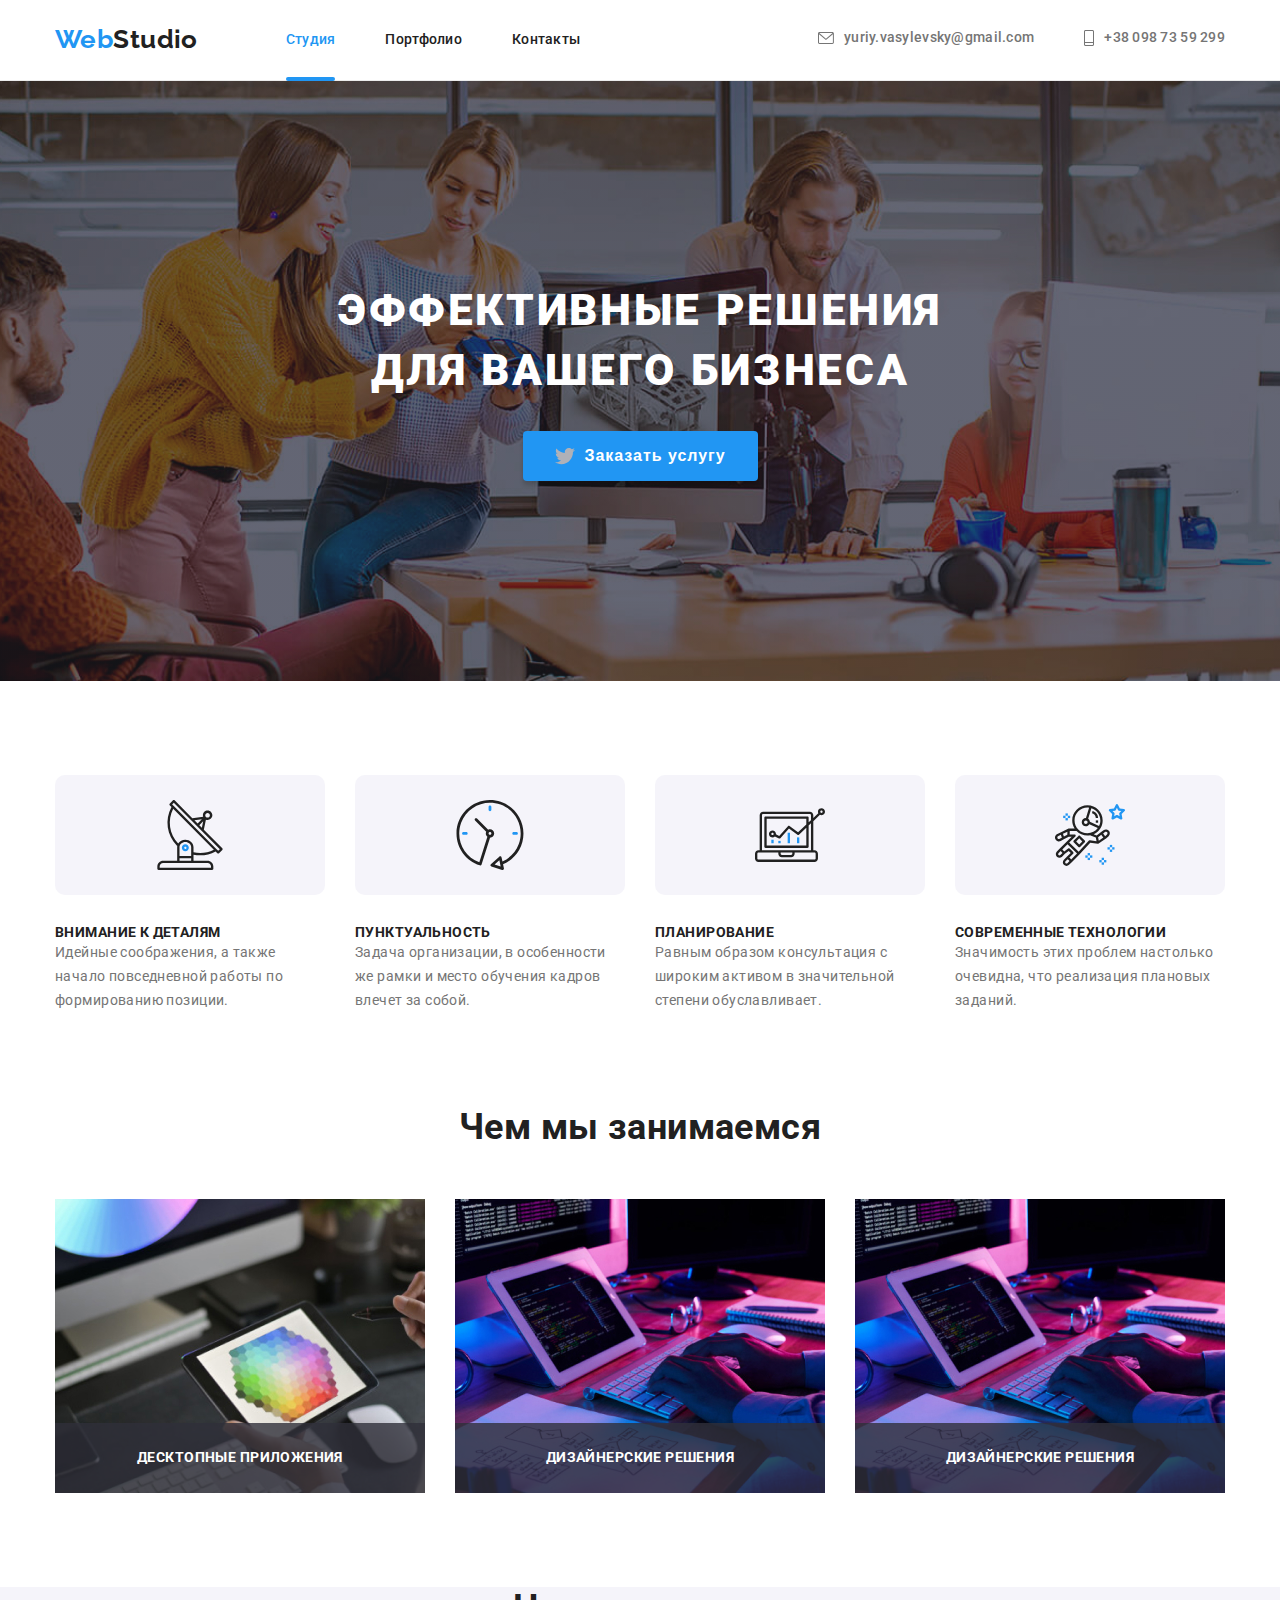
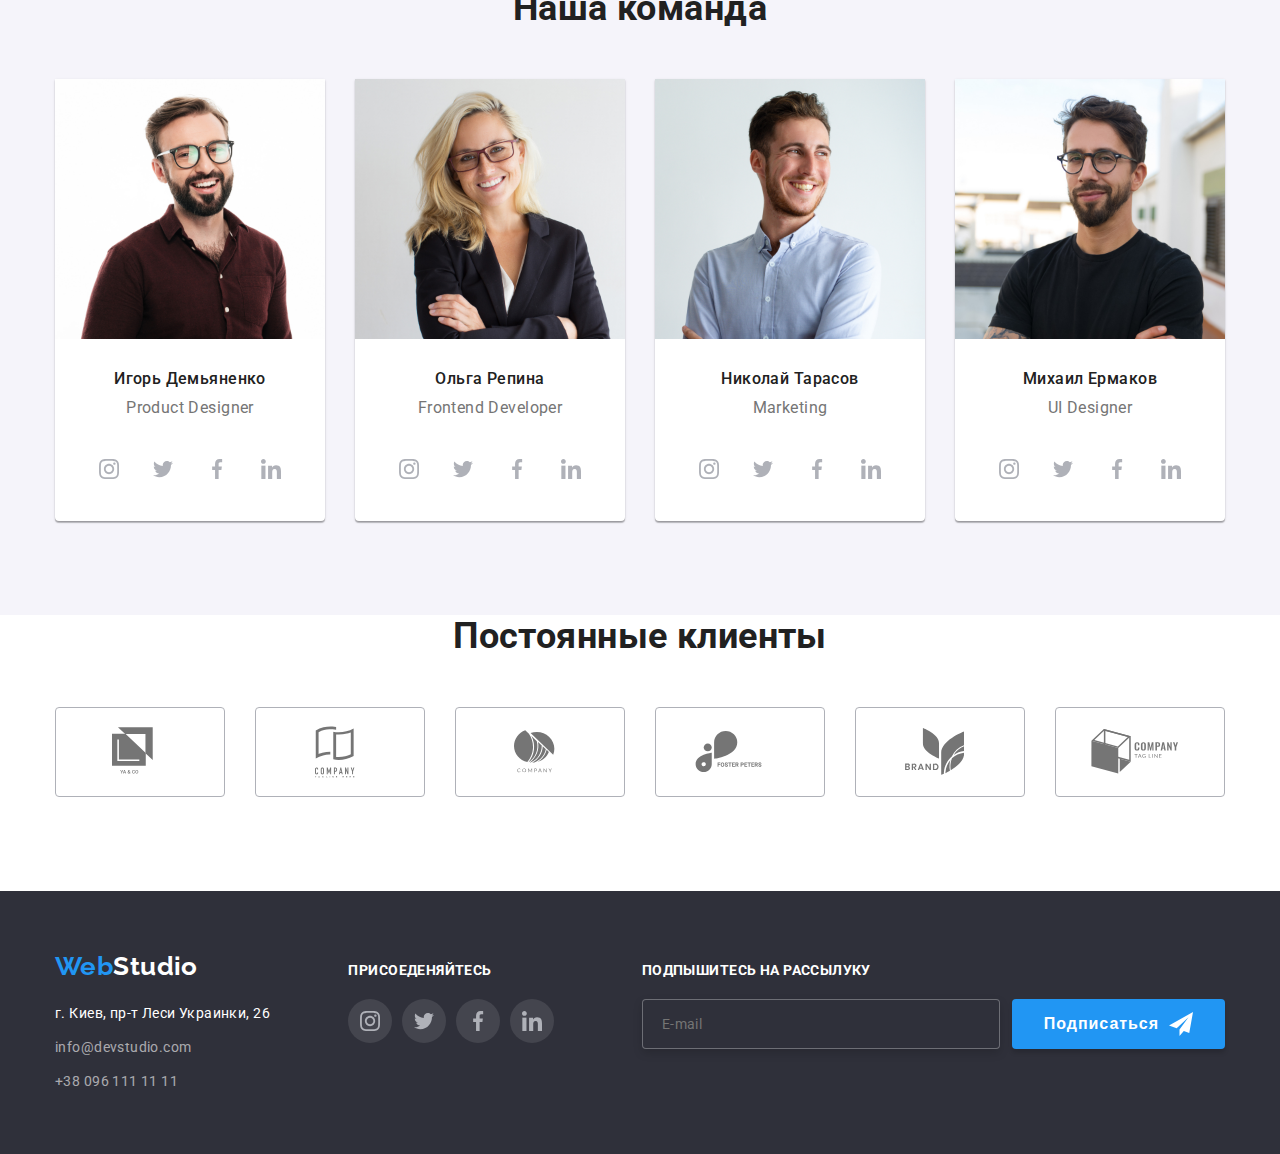
==== commit 9d9a9def: "адаптив майже готовий, залишилось зробити правки" ====
--- a/index.html
+++ b/index.html
@@ -59,16 +59,62 @@
 				</li>
 			</ul>
 
-			<button class="button-menu is-open" tepe="button"> 
-				<svg class="icon-menu">
+			<button class="button-menu " tepe="button" aria-expanded="false" data-menu-button > 
+				<svg class="icon-menu"
+				aria-label="кнопка открития меню">
 					<use class="icon-open-menu" href="./img/sprite.svg#icon-menu"></use>
 					<use class="icon-close-menu" href="./img/sprite.svg#icon-close-menu"></use>
 				</svg>
 			</button>
 		</div>
-	
 	</header>
-	<div class="mobile-menu ">	</div>
+
+		<div class="mobile-menu " data-menu>
+			<ul class="site-nav-mobile list">
+				<li class="item">
+					<a href="/" class="link link-hover current">Студия</a>
+				</li>
+
+				<li class="item">
+					<a href="portfolio.html" class="link link-hover">Портфолио</a>
+				</li>
+
+				<li class="item">
+					<a href="/" class="link link-hover">Контакты</a>
+				</li>
+			</ul>
+
+			<ul class="contact-nav-mobile list">
+				<li class="item">
+					<a href="tel:+380961111111" class="link ">
+						+38 098 73 59 299
+					</a>
+				</li>
+
+				<li class="item">
+					<a href="mailto:info@devstudio.com" class="link linck-font">
+						yuriy.vasylevsky@gmail.com
+					</a>
+				</li>
+			</ul>
+
+			<ul class="mobile-social list" >
+				<li class="item">
+					<a class="link" href="/">instagram</a>
+				</li>
+				<li class="item">
+					<a class="link" href="/">tvitter</a>
+				</li>
+				<li class="item">
+					<a class="link" href="/">fasebook</a>
+				</li>
+				<li class="item">
+					<a class="link" href="/">linkedin</a>
+				</li>
+			</ul>
+
+		</div>
+		
 	<!-- основна частина -->
 	<main>
 		<!-- hero -->
@@ -521,6 +567,8 @@
 	</div>
 
 	<script src="./js/modal.js"></script>
+	<script src="./js/mobile-menu.js"></script>
+
 	
 </body>
 
--- a/css/styles.min.css
+++ b/css/styles.min.css
@@ -1,2 +1,2 @@
-:root{--main-text-color: #757575;--main-title-color:  #212121;--main-accente-color: #2196F3;--white-color: #FFFFFF;--maim-bg-color: #F5F4FA;--accente-bg-color: #2F303A;--main-icon-color:#AFB1B8;--grid-item:1;--grid-margin: 30px;--transform-time: 250ms}body{color:var(--main-text-color);font-family:Roboto, sans-serif;letter-spacing:0.03em;font-size:14px;font-style:normal;margin:0;padding-top:80px}img{display:block;width:100%;height:auto}html{box-sizing:border-box}*,*::before,*::after{box-sizing:inherit}h1,h2,h3,p{margin-top:0;margin-bottom:0}.list{list-style:none;padding-left:0;margin-top:0;margin-bottom:0}.link{text-decoration:none}.visually-hidden{position:absolute !important;clip:rect(1px 1px 1px 1px);clip:rect(1px, 1px, 1px, 1px);padding:0 !important;border:0 !important;height:1px !important;width:1px !important;overflow:hidden}.container{width:100%;padding-left:15px;padding-right:15px;margin-left:auto;margin-right:auto}@media screen and (min-width: 480px){.container{width:480px}}@media screen and (min-width: 768px){.container{width:768px}}@media screen and (min-width: 1200px){.container{width:1200px}}.button{color:var(--main-title-color);background:var(--white-color);font-weight:700;font-size:16px;line-height:1.88;display:flex;align-items:center;letter-spacing:0.06em;transition:color var(--transform-time) linear,background-color var(--transform-time) linear,box-shadow var(--transform-time) linear;border:0;border-radius:4px;cursor:pointer}.main-button{padding:10px 32px;color:var(--white-color);background:var(--main-accente-color);box-shadow:0px 4px 4px rgba(0,0,0,0.15)}.section-hero .button{position:relative;overflow:hidden;margin-top:30px;margin-left:auto;margin-right:auto}.main-button:hover,.main-button:focus{background:var(--white-color);color:var(--main-title-color)}.filter-button{font-family:Roboto, serif;font-weight:500;line-height:1.62;background:var(--maim-bg-color);padding:6px 22px}.filter-button:hover,.filter-button:focus{background:var(--main-accente-color);color:var(--white-color);box-shadow:0px 3px 1px rgba(0,0,0,0.1),0px 1px 2px rgba(0,0,0,0.08),0px 2px 2px rgba(0,0,0,0.12)}.section-hero .button::before,.section-hero .button::after{content:"";display:block;width:20px;height:20px;transition:transform var(--transform-time) linear}.section-hero .button::before{margin-right:10px;background-image:url(../img/svg/twitter.svg)}.section-hero .button::after{position:absolute;left:32px;top:50%;transform:translateY(calc(-50% + 35px));background-image:url(../img/svg/instagram.svg)}.section-hero .button:hover:before{transform:translateY(-35px)}.section-hero .button:hover::after{transform:translateY(-50%)}.logo{color:var(--main-title-color);font-family:Raleway, sans-serif;font-weight:700;font-size:26px;line-height:1.19}@media screen and (min-width: 480px) and (max-width: 1199px){.logo{font-size:24px}}.backdrop{position:fixed;top:0;left:0;width:100%;height:100%;background-color:rgba(48,49,59,0.507);z-index:100;overflow-y:scroll}.modal{position:absolute;top:50%;left:50%;transform:translate(-50%, -50%);width:100%;max-width:528px;background-color:#fff;border-radius:4px;box-shadow:0px 1px 3px rgba(0,0,0,0.12),0px 1px 1px rgba(0,0,0,0.14),0px 2px 1px rgba(0,0,0,0.2)}@media screen and (max-width: 1199px){.modal{width:100%;max-width:450px}}@media screen and (max-width: 479px){.modal{width:calc(100% - 30px)}}.is-hidden{opacity:0;visibility:hidden;pointer-events:none}.modal .form{position:relative;display:flex;flex-direction:column;padding:40px}.modal .icon{width:18px;height:18px;margin-right:0;fill:#2a2a2a}.btn-close{position:absolute;top:8px;right:8px;z-index:3;width:30px;height:30px;background-color:#fff;border-radius:50%;border:1px solid rgba(0,0,0,0.1);padding:6px 9px 6px 5px}.btn-close:hover .icon,.btn-close:focus .icon{fill:#2196F3}.form-title{font-weight:700;font-size:20px;line-height:1.15;text-align:center;color:#212121;margin-bottom:12px}.form-field{position:relative;display:flex;flex-direction:column;margin-bottom:10px;margin-bottom:10px;font-weight:400;font-size:12px;line-height:1.16;letter-spacing:0.01em;color:var(--main-text-color)}.form-label{margin-bottom:5px;font-weight:400;font-size:12px;line-height:1.16;letter-spacing:0.01em;color:var(--main-text-color)}.form-input{height:40px;border:1px solid rgba(33,33,33,0.2);border-radius:4px;outline-color:var(--main-accente-color);margin-top:4px;padding-left:42px}.form-field:focus-within .form-icon{fill:var(--main-accente-color)}.form-icon{position:absolute;top:50%;left:12px;width:18px;height:18px;fill:black}.textarea{height:120px;width:100%;border:1px solid rgba(33,33,33,0.2);box-sizing:border-box;border-radius:4px;margin-bottom:20px;resize:none;padding:12px 16px;outline-color:var(--main-accente-color);margin-top:4px}.textarea::placeholder{font-weight:400;font-size:12px;line-height:1.16px;letter-spacing:0.01em;color:rgba(117,117,117,0.5);padding:9px 0px}.form-input-checkbox{margin-right:4px}.form-label-checkbox{position:relative;display:flex;align-items:center;justify-content:center;margin-bottom:20px}.form-label-checkbox .text{font-size:14px;letter-spacing:0.03em;font-weight:400;line-height:1.71;color:var(--main-text-color)}@media screen and (max-width: 1199px){.form-label-checkbox .text{font-size:12px}}.check-icon{display:flex;width:16px;height:15px;border:2px solid #212121;border-radius:2px;margin-right:8px}.form-input-checkbox:checked+.check-icon{background-image:url(../img/form-svg/check.svg);background-color:var(--main-accente-color);background-origin:border-box;background-size:contain;border-color:var(--main-accente-color)}.form-label-checkbox .linck{color:var(--main-accente-color);margin-left:2px}.modal .button{padding:10px 56px;margin-top:30px;margin-left:auto;margin-right:auto}@media screen and (min-width: 480px){.form{display:flex;flex-direction:column;position:relative;width:100%}}@media screen and (min-width: 1200px){.form{display:flex;flex-direction:row;margin-top:0}}.input-mail::placeholder{font-family:Roboto;font-weight:400;font-size:16px;line-height:1.25;display:flex;align-items:center;color:rgba(255,255,255,0.6)}.input-mail{display:flex;padding:15px;width:100%;background-color:var(--accente-bg-color);border:1px solid rgba(255,255,255,0.3);filter:drop-shadow(0px 4px 4px rgba(0,0,0,0.15));border-radius:4px;margin-right:12px;outline-color:var(--main-accente-color)}@media screen and (min-width: 768px){.input-mail{width:450px}}@media screen and (min-width: 1200px){.input-mail{width:358px}}.label-email{position:absolute;top:50%;left:20px;transform:translateY(-50%);transition:transform var(--transform-time) linear}.form:focus-within .label-email,.input-mail:not(:placeholder-shown)+.label-email{transform:translate(-21px, -40px)}.btn-icon{width:24px;height:24px;fill:var(--white-color);margin-left:10px;transition:fill var(--transform-time) linear}.button:hover .btn-icon{fill:var(--main-title-color)}.icon{fill:currentColor;margin-right:10px}.icon-mail{width:16px;height:12px}.icon-phone{width:10px;height:16px}.social-icon{width:20px;height:20px;fill:#AFB1B8;transition:fill var(--transform-time) linear}.social-link{width:44px;height:44px;display:flex;justify-content:center;align-items:center;background-color:var(--white-color);border-radius:50%;transition:background-color var(--transform-time) linear}.social-link:hover .social-icon,.social-link:focus .social-icon{fill:var(--white-color)}.social-link:hover,.social-link:focus{background-color:var(--main-accente-color)}.shesdov-link{display:flex}.shesdov-link:hover,.shesdov-link:focus{background:#FFFFFF;box-sizing:border-box;box-shadow:0px 1px 1px rgba(0,0,0,0.12),0px 4px 4px rgba(0,0,0,0.06),1px 4px 6px rgba(0,0,0,0.16)}.img-expo{position:relative;overflow:hidden}.portfolio-expo-position{position:absolute;top:0;width:100%;height:100%;padding-right:24px;padding-left:24px;display:flex;align-items:center;background-color:rgba(33,150,243,0.9);opacity:0;transform:translateY(100%);transition:transform var(--transform-time) linear,opacity var(--transform-time) linear,background-color var(--transform-time) linear}.shesdov-link:hover .portfolio-expo-position{opacity:1;transform:translateY(0%)}.expo-text{font-weight:400;font-size:18px;line-height:1.56;color:#FFFFFF}.icon-menu{width:40px;height:40px}.button-menu{display:inline-flex;margin:0;padding:0;border:none;background-color:transparent}.button-menu .icon-close-menu{display:none}.button-menu.is-open .icon-close-menu{display:block}.button-menu.is-open .icon-open-menu{display:none}.grid{display:flex;flex-wrap:wrap;margin-top:calc(-1 * var(--grid-margin));margin-left:calc(-1 * var(--grid-margin))}.grid-item{margin-top:var(--grid-margin);margin-left:var(--grid-margin);flex-basis:calc(100% / var(--grid-item) - var(--grid-margin))}.section{padding-bottom:94px}.header{position:fixed;top:0;left:0;right:0;padding-top:24px;padding-bottom:25px;border-bottom:1px solid #ECECEC;background-color:#fff;z-index:100}.header .container{display:flex;align-items:center}@media screen and (max-width: 1199px){.header .container{justify-content:space-between}}@media screen and (min-width: 1200px){.header .container{justify-content:flex-end}}@media screen and (min-width: 1200px){.header .logo{margin-right:88px}}.site-nav .item:not(:last-child),.contact-nav .item:not(:last-child){margin-right:50px}@media screen and (min-width: 480px) and (max-width: 1199px){.contact-nav .item:not(:last-child){margin-right:0}}@media screen and (min-width: 480px) and (max-width: 1199px){.contact-nav .item:last-child{margin-top:10px}}@media screen and (min-width: 1200px){.contact-nav{margin-left:auto}}.site-nav,.contact-nav{display:inline-flex;transition:color var(--transform-time) linear}@media screen and (max-width: 767px){.site-nav,.contact-nav{display:none}}@media screen and (min-width: 768px) and (max-width: 1199px){.contact-nav{flex-direction:column;display:inline-flex}}.logo-blue{color:var(--main-accente-color)}.site-nav .link{color:var(--main-title-color);font-weight:500;font-size:14px;line-height:1.14;letter-spacing:0.02em;transition:color var(--transform-time) linear}.site-nav .link:hover,.site-nav .link:focus,.contact-nav .link:hover,.contact-nav .link:focus{color:var(--main-accente-color)}.contact-nav .link{color:var(--main-text-color);font-weight:500;font-size:14px;line-height:1.14;letter-spacing:0.02em;transition:color var(--transform-time) linear}@media screen and (min-width: 480px) and (max-width: 1199px){.contact-nav .link{font-size:12px}}.contact-nav-link{display:inline-flex;align-items:center}.link-hover:after{position:absolute;content:"";display:block;width:100%;height:4px;background-color:var(--main-accente-color);bottom:-33px;border-radius:4px;opacity:0;transition:opacity var(--transform-time) linear}.link-hover:hover:after{opacity:1}.header .current{color:var(--main-accente-color)}.header .current::after{position:absolute;content:"";display:block;width:100%;height:4px;background-color:currentColor;bottom:-33px;border-radius:4px;opacity:1}.navigation .item{position:relative}.content-hero{max-width:696px;margin-left:auto;margin-right:auto;text-align:center}@media screen and (max-width: 1199px){.content-hero{max-width:360px}}.section-hero{padding-top:200px;padding-bottom:200px;background-image:linear-gradient(#C4C4C4, #C4C4C4);background-image:linear-gradient(rgba(47,48,58,0.4), rgba(47,48,58,0.4)),url(../img/bg/bg.jpg);background-repeat:no-repeat;background-size:cover;max-width:1600px;background-position:center;margin-right:auto;margin-left:auto}.hero-title{color:var(--white-color);font-weight:900;font-size:44px;line-height:1.36;text-align:center;letter-spacing:0.06em;text-transform:uppercase}@media screen and (max-width: 1199px){.hero-title{font-size:26px}}.section-advantages{padding-top:94px;padding-bottom:94px}.section-advantages-list .title{color:var(--main-title-color);font-weight:700;font-size:14px;line-height:1.14;text-transform:uppercase}.section-advantages-list .text{font-weight:400;font-size:14px;line-height:1.71}.section-advantages .grid-item{--grid-item:1}@media screen and (min-width: 768px){.section-advantages .grid-item{--grid-item:2}}@media screen and (min-width: 1200px){.section-advantages .grid-item{--grid-item:4}}.section-advantages-item::before{content:" ";display:block;height:120px;background-position:center;margin-bottom:30px;background-color:var(--maim-bg-color);border-radius:10px;background-repeat:no-repeat}.antenna:before{background-image:url(../img/svg/antenna.svg)}.diagram:before{background-image:url(../img/svg/diagram.svg)}.clock:before{background-image:url(../img/svg/clock.svg)}.astronaut:before{background-image:url(../img/svg/astronaut.svg)}@media screen and (max-width: 1199px){.section-work{display:none;background-color:aqua}}.section-work .grid-item{--grid-item:3}.section-titlle{color:var(--main-title-color);font-weight:700;font-size:36px;line-height:1.17;text-align:center;margin-bottom:50px}.work-thumb{position:relative}.work-position{position:absolute;bottom:0;left:0;width:100%;height:70px;background-color:rgba(47,48,58,0.8);display:flex;align-items:center;justify-content:center}.work-position .footer-section-titlle{margin:0}.section-teem{background-color:var(--maim-bg-color)}.section-teem .grid-item{--grid-item:1}@media screen and (min-width: 768px){.section-teem .grid-item{--grid-item:2}}@media screen and (min-width: 1200px){.section-teem .grid-item{--grid-item:4}}.section-teem-list .title{color:var(--main-title-color);font-weight:500;font-size:16px;line-height:1.19;text-align:center}.section-teem-list .text{font-weight:400;font-size:16px;line-height:19px;text-align:center}.team-expo .title{text-align:center;padding-top:30px;padding-bottom:10px}.team-expo .text{padding-bottom:30px;margin:0}.team-expo{text-align:center}.section-teem-list .item{background:#FFFFFF;box-shadow:0px 1px 3px rgba(0,0,0,0.12),0px 1px 1px rgba(0,0,0,0.14),0px 2px 1px rgba(0,0,0,0.2);border-radius:0px 0px 4px 4px}.social-list{display:inline-flex;text-align:center;margin-bottom:30px}.social-item:not(:last-child){margin-right:10px}.client-link{border:1px solid var(--main-icon-color);fill:var(--main-icon-color);border-radius:4px;height:90px;display:flex;justify-content:center;align-items:center;transition:border var(--transform-time) linear}.section-client .grid-item{--grid-item:2}@media screen and (min-width: 768px){.section-client .grid-item{--grid-item:3}}@media screen and (min-width: 1200px){.section-client .grid-item{--grid-item:6}}.client-link .icon{fill:var(--main-text-color);transition:fill var(--transform-time) linear}.client-link:hover .icon,.client-link:focus .icon{fill:var(--main-accente-color)}.client-link:hover,.client-link:focus{--main-icon-color:var(--main-accente-color)}.list-client li:nth-child(1) svg{width:45px;height:50px}.list-client li:nth-child(2) svg{width:40px;height:52px}.list-client li:nth-child(3) svg{width:41px;height:43px}.list-client li:nth-child(4) svg{width:80px;height:42px}.list-client li:nth-child(5) svg{width:59px;height:47px}.list-client li:nth-child(6) .icon{width:88px;height:45px}.footer{background:var(--accente-bg-color)}.footer-section-titlle{font-weight:700;line-height:1.14;text-transform:uppercase;color:#FFFFFF;font-size:14px;margin-bottom:20px}.footer .logo{color:var(--white-color);display:block;padding-top:60px}.footer-list{padding-top:20px;padding-bottom:60px}@media screen and (max-width: 767px){.footer-list{text-align:center}}.link-adres{color:var(--white-color);font-weight:400;font-size:14px;line-height:1.71;text-decoration:none;transition:color var(--transform-time) linear}.footer-list .link{color:rgba(255,255,255,0.6);font-weight:400;font-size:14px;line-height:1.71;transition:color var(--transform-time) linear}.footer-list .link:hover,.footer-list .link:focus,.link-adres:hover,.link-adres:focus{color:var(--main-accente-color)}.footer-list .item:not(:last-child){padding-bottom:10px}.flex{display:flex;flex-direction:column;justify-content:center;align-items:center}@media screen and (min-width: 768px){.flex{display:flex;flex-direction:row;flex-wrap:wrap;justify-content:space-around;align-items:baseline}}@media screen and (min-width: 1200px){.flex{display:flex;flex-direction:row;justify-content:space-between;align-items:baseline}}.footer .grid{--grid-item: 3}@media screen and (max-width: 767px){.adres{display:flex;align-items:center;flex-direction:column}}@media screen and (min-width: 768px) and (max-width: 1199px){.adres{flex-basis:calc(100% - 30px)/2;text-align:center}}@media screen and (min-width: 1200px){.adres{flex-basis:calc(50% / 2 - 45px)}}@media screen and (max-width: 767px){.footer-social-list{display:flex;align-items:center;flex-direction:column;margin-bottom:60px}}@media screen and (min-width: 768px) and (max-width: 1199px){.footer-social-list{flex-basis:calc(100% - 30px)/2;text-align:center}}@media screen and (min-width: 1200px){.footer-social-list{flex-basis:calc(50% / 2 - 45px)}}@media screen and (max-width: 767px){.podpiska{text-align:center;flex-direction:column;width:100%}}@media screen and (min-width: 768px) and (max-width: 1199px){.podpiska{text-align:center}}@media screen and (min-width: 1200px){.podpiska{flex-basis:calc(50% - 15px)}}@media screen and (max-width: 767px){.footer .button{margin-top:20px;margin-bottom:30px;margin-right:auto;margin-left:auto}}@media screen and (min-width: 768px) and (max-width: 1199px){.footer .button{margin-top:20px;margin-bottom:30px;margin-right:auto;margin-left:auto}}.footer .social-link{background:rgba(255,255,255,0.1)}.footer .social-link:hover,.footer .social-link:focus{background:var(--main-accente-color)}.portfolio-section .title{color:var(--main-title-color);font-weight:700;font-size:18px;line-height:2.0;letter-spacing:0.06em}.portfolio-section .text{font-weight:400;font-size:16px;line-height:1.87;color:#757575}.portfolio-section .grid-item{--grid-item:1}@media screen and (min-width: 768px){.portfolio-section .grid-item{--grid-item:2}}@media screen and (min-width: 1200px){.portfolio-section .grid-item{--grid-item:3}}.portfolio-expo{border-left:1px solid #ECECEC;border-right:1px solid #ECECEC;border-bottom:1px solid #ECECEC;padding:20px 24px;display:flex;flex-direction:column}.portfolio-expo .text{margin:0;padding-top:4px}.filter{padding-top:94px;padding-bottom:34px}.filter-list{display:flex;flex-wrap:wrap;align-items:center}@media screen and (min-width: 768px){.filter-list{justify-content:center}}.filter-list .item{margin-right:10px;margin-top:15px}
+:root{--main-text-color: #757575;--main-title-color:  #212121;--main-accente-color: #2196F3;--white-color: #FFFFFF;--maim-bg-color: #F5F4FA;--accente-bg-color: #2F303A;--main-icon-color:#AFB1B8;--grid-item:1;--grid-margin: 30px;--transform-time: 250ms}body{color:var(--main-text-color);font-family:Roboto, sans-serif;letter-spacing:0.03em;font-size:14px;font-style:normal;margin:0}img{display:block;width:100%;height:auto}html{box-sizing:border-box}*,*::before,*::after{box-sizing:inherit}h1,h2,h3,p{margin-top:0;margin-bottom:0}.list{list-style:none;padding-left:0;margin-top:0;margin-bottom:0}.link{text-decoration:none}.visually-hidden{position:absolute !important;clip:rect(1px 1px 1px 1px);clip:rect(1px, 1px, 1px, 1px);padding:0 !important;border:0 !important;height:1px !important;width:1px !important;overflow:hidden}.container{width:100%;padding-left:15px;padding-right:15px;margin-left:auto;margin-right:auto}@media screen and (min-width: 480px){.container{width:480px}}@media screen and (min-width: 768px){.container{width:768px}}@media screen and (min-width: 1200px){.container{width:1200px}}.button{color:var(--main-title-color);background:var(--white-color);font-weight:700;font-size:16px;line-height:1.88;display:flex;align-items:center;letter-spacing:0.06em;transition:color var(--transform-time) linear,background-color var(--transform-time) linear,box-shadow var(--transform-time) linear;border:0;border-radius:4px;cursor:pointer}.main-button{padding:10px 32px;color:var(--white-color);background:var(--main-accente-color);box-shadow:0px 4px 4px rgba(0,0,0,0.15)}.section-hero .button{position:relative;overflow:hidden;margin-top:30px;margin-left:auto;margin-right:auto}.main-button:hover,.main-button:focus{background:var(--white-color);color:var(--main-title-color)}.filter-button{font-family:Roboto, serif;font-weight:500;line-height:1.62;background:var(--maim-bg-color);padding:6px 22px}.filter-button:hover,.filter-button:focus{background:var(--main-accente-color);color:var(--white-color);box-shadow:0px 3px 1px rgba(0,0,0,0.1),0px 1px 2px rgba(0,0,0,0.08),0px 2px 2px rgba(0,0,0,0.12)}.section-hero .button::before,.section-hero .button::after{content:"";display:block;width:20px;height:20px;transition:transform var(--transform-time) linear}.section-hero .button::before{margin-right:10px;background-image:url(../img/svg/twitter.svg)}.section-hero .button::after{position:absolute;left:32px;top:50%;transform:translateY(calc(-50% + 35px));background-image:url(../img/svg/instagram.svg)}.section-hero .button:hover:before{transform:translateY(-35px)}.section-hero .button:hover::after{transform:translateY(-50%)}.logo{color:var(--main-title-color);font-family:Raleway, sans-serif;font-weight:700;font-size:26px;line-height:1.19}@media screen and (min-width: 480px) and (max-width: 1199px){.logo{font-size:24px}}.backdrop{position:fixed;top:0;left:0;width:100%;height:100%;background-color:rgba(48,49,59,0.507);z-index:100;overflow-y:scroll}.modal{position:absolute;top:50%;left:50%;transform:translate(-50%, -50%);width:100%;max-width:528px;background-color:#fff;border-radius:4px;box-shadow:0px 1px 3px rgba(0,0,0,0.12),0px 1px 1px rgba(0,0,0,0.14),0px 2px 1px rgba(0,0,0,0.2)}@media screen and (max-width: 1199px){.modal{width:100%;max-width:450px}}@media screen and (max-width: 479px){.modal{width:calc(100% - 30px)}}.is-hidden{opacity:0;visibility:hidden;pointer-events:none}.modal .form{position:relative;display:flex;flex-direction:column;padding:40px}.modal .icon{width:18px;height:18px;margin-right:0;fill:#2a2a2a}.btn-close{position:absolute;top:8px;right:8px;z-index:3;width:30px;height:30px;background-color:#fff;border-radius:50%;border:1px solid rgba(0,0,0,0.1);padding:6px 9px 6px 5px}.btn-close:hover .icon,.btn-close:focus .icon{fill:#2196F3}.form-title{font-weight:700;font-size:20px;line-height:1.15;text-align:center;color:#212121;margin-bottom:12px}.form-field{position:relative;display:flex;flex-direction:column;margin-bottom:10px;margin-bottom:10px;font-weight:400;font-size:12px;line-height:1.16;letter-spacing:0.01em;color:var(--main-text-color)}.form-label{margin-bottom:5px;font-weight:400;font-size:12px;line-height:1.16;letter-spacing:0.01em;color:var(--main-text-color)}.form-input{height:40px;border:1px solid rgba(33,33,33,0.2);border-radius:4px;outline-color:var(--main-accente-color);margin-top:4px;padding-left:42px}.form-field:focus-within .form-icon{fill:var(--main-accente-color)}.form-icon{position:absolute;top:50%;left:12px;width:18px;height:18px;fill:black}.textarea{height:120px;width:100%;border:1px solid rgba(33,33,33,0.2);box-sizing:border-box;border-radius:4px;margin-bottom:20px;resize:none;padding:12px 16px;outline-color:var(--main-accente-color);margin-top:4px}.textarea::placeholder{font-weight:400;font-size:12px;line-height:1.16px;letter-spacing:0.01em;color:rgba(117,117,117,0.5);padding:9px 0px}.form-input-checkbox{margin-right:4px}.form-label-checkbox{position:relative;display:flex;align-items:center;justify-content:center;margin-bottom:20px}.form-label-checkbox .text{font-size:14px;letter-spacing:0.03em;font-weight:400;line-height:1.71;color:var(--main-text-color)}@media screen and (max-width: 1199px){.form-label-checkbox .text{font-size:12px}}.check-icon{display:flex;width:16px;height:15px;border:2px solid #212121;border-radius:2px;margin-right:8px}.form-input-checkbox:checked+.check-icon{background-image:url(../img/form-svg/check.svg);background-color:var(--main-accente-color);background-origin:border-box;background-size:contain;border-color:var(--main-accente-color)}.form-label-checkbox .linck{color:var(--main-accente-color);margin-left:2px}.modal .button{padding:10px 56px;margin-top:30px;margin-left:auto;margin-right:auto}@media screen and (min-width: 480px){.form{display:flex;flex-direction:column;position:relative;width:100%}}@media screen and (min-width: 1200px){.form{display:flex;flex-direction:row;margin-top:0}}.input-mail::placeholder{font-family:Roboto;font-weight:400;font-size:16px;line-height:1.25;display:flex;align-items:center;color:rgba(255,255,255,0.6)}.input-mail{display:flex;padding:15px;width:100%;background-color:var(--accente-bg-color);border:1px solid rgba(255,255,255,0.3);filter:drop-shadow(0px 4px 4px rgba(0,0,0,0.15));border-radius:4px;margin-right:12px;outline-color:var(--main-accente-color)}@media screen and (min-width: 768px){.input-mail{width:450px}}@media screen and (min-width: 1200px){.input-mail{width:358px}}.label-email{position:absolute;top:50%;left:20px;transform:translateY(-50%);transition:transform var(--transform-time) linear}.form:focus-within .label-email,.input-mail:not(:placeholder-shown)+.label-email{transform:translate(-21px, -40px)}.btn-icon{width:24px;height:24px;fill:var(--white-color);margin-left:10px;transition:fill var(--transform-time) linear}.button:hover .btn-icon{fill:var(--main-title-color)}.icon{fill:currentColor;margin-right:10px}.icon-mail{width:16px;height:12px}.icon-phone{width:10px;height:16px}.social-icon{width:20px;height:20px;fill:#AFB1B8;transition:fill var(--transform-time) linear}.social-link{width:44px;height:44px;display:flex;justify-content:center;align-items:center;background-color:var(--white-color);border-radius:50%;transition:background-color var(--transform-time) linear}.social-link:hover .social-icon,.social-link:focus .social-icon{fill:var(--white-color)}.social-link:hover,.social-link:focus{background-color:var(--main-accente-color)}.shesdov-link{display:flex}.shesdov-link:hover,.shesdov-link:focus{background:#FFFFFF;box-sizing:border-box;box-shadow:0px 1px 1px rgba(0,0,0,0.12),0px 4px 4px rgba(0,0,0,0.06),1px 4px 6px rgba(0,0,0,0.16)}.img-expo{position:relative;overflow:hidden}.portfolio-expo-position{position:absolute;top:0;width:100%;height:100%;padding-right:24px;padding-left:24px;display:flex;align-items:center;background-color:rgba(33,150,243,0.9);opacity:0;transform:translateY(100%);transition:transform var(--transform-time) linear,opacity var(--transform-time) linear,background-color var(--transform-time) linear}.shesdov-link:hover .portfolio-expo-position{opacity:1;transform:translateY(0%)}.expo-text{font-weight:400;font-size:18px;line-height:1.56;color:#FFFFFF}.icon-menu{width:40px;height:40px}.button-menu{display:inline-flex;margin:0;padding:0;border:none;background-color:transparent;z-index:110}@media screen and (min-width: 768px){.button-menu{display:none}}.button-menu .icon-close-menu{display:none}.button-menu.is-open .icon-close-menu{display:block}.button-menu.is-open .icon-open-menu{display:none}.mobile-menu{position:absolute;display:none;top:0;left:0;z-index:100;width:100%;height:100%;background-color:#fff;padding:48px 40px}.mobile-menu.is-open{display:block}.site-nav-mobile{margin-bottom:300px}.site-nav-mobile .link{color:var(--main-title-color);font-weight:500;font-size:40px;line-height:1.14;letter-spacing:0.02em;transition:color var(--transform-time) linear}.site-nav-mobile .item:not(:last-child){margin-bottom:30px}.contact-nav-mobile .link{color:var(--main-text-color);font-weight:500;font-size:34px;line-height:1.14;letter-spacing:0.02em;transition:color var(--transform-time) linear}.contact-nav-mobile .linck-font{font-size:24px}.contact-nav-mobile .item{margin-bottom:20px}.mobile-social{display:flex;margin-top:64px}.mobile-social .link{font-weight:500;font-size:18px;line-height:1.22;letter-spacing:0.02em;color:#2196F3}.mobile-social .item{margin-right:20px}.grid{display:flex;flex-wrap:wrap;margin-top:calc(-1 * var(--grid-margin));margin-left:calc(-1 * var(--grid-margin))}.grid-item{margin-top:var(--grid-margin);margin-left:var(--grid-margin);flex-basis:calc(100% / var(--grid-item) - var(--grid-margin))}.section{padding-bottom:94px}.header{top:0;left:0;right:0;padding-top:24px;padding-bottom:25px;border-bottom:1px solid #ECECEC;background-color:#fff;z-index:100}.header .container{display:flex;align-items:center}@media screen and (max-width: 1199px){.header .container{justify-content:space-between}}@media screen and (min-width: 1200px){.header .container{justify-content:flex-end}}@media screen and (min-width: 1200px){.header .logo{margin-right:88px}}.site-nav .item:not(:last-child),.contact-nav .item:not(:last-child){margin-right:50px}@media screen and (min-width: 480px) and (max-width: 1199px){.contact-nav .item:not(:last-child){margin-right:0}}@media screen and (min-width: 480px) and (max-width: 1199px){.contact-nav .item:last-child{margin-top:10px}}@media screen and (min-width: 1200px){.contact-nav{margin-left:auto}}.site-nav,.contact-nav{display:inline-flex;transition:color var(--transform-time) linear}@media screen and (max-width: 767px){.site-nav,.contact-nav{display:none}}@media screen and (min-width: 768px) and (max-width: 1199px){.contact-nav{flex-direction:column;display:inline-flex}}.logo-blue{color:var(--main-accente-color)}.site-nav .link{color:var(--main-title-color);font-weight:500;font-size:14px;line-height:1.14;letter-spacing:0.02em;transition:color var(--transform-time) linear}.site-nav .link:hover,.site-nav .link:focus,.contact-nav .link:hover,.contact-nav .link:focus{color:var(--main-accente-color)}.contact-nav .link{color:var(--main-text-color);font-weight:500;font-size:14px;line-height:1.14;letter-spacing:0.02em;transition:color var(--transform-time) linear}@media screen and (min-width: 480px) and (max-width: 1199px){.contact-nav .link{font-size:12px}}.contact-nav-link{display:inline-flex;align-items:center}.link-hover:after{position:absolute;content:"";display:block;width:100%;height:4px;background-color:var(--main-accente-color);bottom:-33px;border-radius:4px;opacity:0;transition:opacity var(--transform-time) linear}.link-hover:hover:after{opacity:1}.header .current{color:var(--main-accente-color)}.header .current::after{position:absolute;content:"";display:block;width:100%;height:4px;background-color:currentColor;bottom:-33px;border-radius:4px;opacity:1}.navigation .item{position:relative}.content-hero{max-width:696px;margin-left:auto;margin-right:auto;text-align:center}@media screen and (max-width: 1199px){.content-hero{max-width:360px}}.section-hero{padding-top:200px;padding-bottom:200px;background-image:linear-gradient(#C4C4C4, #C4C4C4);background-image:linear-gradient(rgba(47,48,58,0.4), rgba(47,48,58,0.4)),url(../img/bg/bg.jpg);background-repeat:no-repeat;background-size:cover;max-width:1600px;background-position:center;margin-right:auto;margin-left:auto}.hero-title{color:var(--white-color);font-weight:900;font-size:44px;line-height:1.36;text-align:center;letter-spacing:0.06em;text-transform:uppercase}@media screen and (max-width: 1199px){.hero-title{font-size:26px}}.section-advantages{padding-top:94px;padding-bottom:94px}.section-advantages-list .title{color:var(--main-title-color);font-weight:700;font-size:14px;line-height:1.14;text-transform:uppercase}.section-advantages-list .text{font-weight:400;font-size:14px;line-height:1.71}.section-advantages .grid-item{--grid-item:1}@media screen and (min-width: 768px){.section-advantages .grid-item{--grid-item:2}}@media screen and (min-width: 1200px){.section-advantages .grid-item{--grid-item:4}}.section-advantages-item::before{content:" ";display:block;height:120px;background-position:center;margin-bottom:30px;background-color:var(--maim-bg-color);border-radius:10px;background-repeat:no-repeat}.antenna:before{background-image:url(../img/svg/antenna.svg)}.diagram:before{background-image:url(../img/svg/diagram.svg)}.clock:before{background-image:url(../img/svg/clock.svg)}.astronaut:before{background-image:url(../img/svg/astronaut.svg)}@media screen and (max-width: 1199px){.section-work{display:none;background-color:aqua}}.section-work .grid-item{--grid-item:3}.section-titlle{color:var(--main-title-color);font-weight:700;font-size:36px;line-height:1.17;text-align:center;margin-bottom:50px}.work-thumb{position:relative}.work-position{position:absolute;bottom:0;left:0;width:100%;height:70px;background-color:rgba(47,48,58,0.8);display:flex;align-items:center;justify-content:center}.work-position .footer-section-titlle{margin:0}.section-teem{background-color:var(--maim-bg-color)}.section-teem .grid-item{--grid-item:1}@media screen and (min-width: 768px){.section-teem .grid-item{--grid-item:2}}@media screen and (min-width: 1200px){.section-teem .grid-item{--grid-item:4}}.section-teem-list .title{color:var(--main-title-color);font-weight:500;font-size:16px;line-height:1.19;text-align:center}.section-teem-list .text{font-weight:400;font-size:16px;line-height:19px;text-align:center}.team-expo .title{text-align:center;padding-top:30px;padding-bottom:10px}.team-expo .text{padding-bottom:30px;margin:0}.team-expo{text-align:center}.section-teem-list .item{background:#FFFFFF;box-shadow:0px 1px 3px rgba(0,0,0,0.12),0px 1px 1px rgba(0,0,0,0.14),0px 2px 1px rgba(0,0,0,0.2);border-radius:0px 0px 4px 4px}.social-list{display:inline-flex;text-align:center;margin-bottom:30px}.social-item:not(:last-child){margin-right:10px}.client-link{border:1px solid var(--main-icon-color);fill:var(--main-icon-color);border-radius:4px;height:90px;display:flex;justify-content:center;align-items:center;transition:border var(--transform-time) linear}.section-client .grid-item{--grid-item:2}@media screen and (min-width: 768px){.section-client .grid-item{--grid-item:3}}@media screen and (min-width: 1200px){.section-client .grid-item{--grid-item:6}}.client-link .icon{fill:var(--main-text-color);transition:fill var(--transform-time) linear}.client-link:hover .icon,.client-link:focus .icon{fill:var(--main-accente-color)}.client-link:hover,.client-link:focus{--main-icon-color:var(--main-accente-color)}.list-client li:nth-child(1) svg{width:45px;height:50px}.list-client li:nth-child(2) svg{width:40px;height:52px}.list-client li:nth-child(3) svg{width:41px;height:43px}.list-client li:nth-child(4) svg{width:80px;height:42px}.list-client li:nth-child(5) svg{width:59px;height:47px}.list-client li:nth-child(6) .icon{width:88px;height:45px}.footer{background:var(--accente-bg-color)}.footer-section-titlle{font-weight:700;line-height:1.14;text-transform:uppercase;color:#FFFFFF;font-size:14px;margin-bottom:20px}.footer .logo{color:var(--white-color);display:block;padding-top:60px}.footer-list{padding-top:20px;padding-bottom:60px}@media screen and (max-width: 767px){.footer-list{text-align:center}}.link-adres{color:var(--white-color);font-weight:400;font-size:14px;line-height:1.71;text-decoration:none;transition:color var(--transform-time) linear}.footer-list .link{color:rgba(255,255,255,0.6);font-weight:400;font-size:14px;line-height:1.71;transition:color var(--transform-time) linear}.footer-list .link:hover,.footer-list .link:focus,.link-adres:hover,.link-adres:focus{color:var(--main-accente-color)}.footer-list .item:not(:last-child){padding-bottom:10px}.flex{display:flex;flex-direction:column;justify-content:center;align-items:center}@media screen and (min-width: 768px){.flex{display:flex;flex-direction:row;flex-wrap:wrap;justify-content:space-around;align-items:baseline}}@media screen and (min-width: 1200px){.flex{display:flex;flex-direction:row;justify-content:space-between;align-items:baseline}}.footer .grid{--grid-item: 3}@media screen and (max-width: 767px){.adres{display:flex;align-items:center;flex-direction:column}}@media screen and (min-width: 768px) and (max-width: 1199px){.adres{flex-basis:calc(100% - 30px)/2;text-align:center}}@media screen and (min-width: 1200px){.adres{flex-basis:calc(50% / 2 - 45px)}}@media screen and (max-width: 767px){.footer-social-list{display:flex;align-items:center;flex-direction:column;margin-bottom:60px}}@media screen and (min-width: 768px) and (max-width: 1199px){.footer-social-list{flex-basis:calc(100% - 30px)/2;text-align:center}}@media screen and (min-width: 1200px){.footer-social-list{flex-basis:calc(50% / 2 - 45px)}}@media screen and (max-width: 767px){.podpiska{text-align:center;flex-direction:column;width:100%}}@media screen and (min-width: 768px) and (max-width: 1199px){.podpiska{text-align:center}}@media screen and (min-width: 1200px){.podpiska{flex-basis:calc(50% - 15px)}}@media screen and (max-width: 767px){.footer .button{margin-top:20px;margin-bottom:30px;margin-right:auto;margin-left:auto}}@media screen and (min-width: 768px) and (max-width: 1199px){.footer .button{margin-top:20px;margin-bottom:30px;margin-right:auto;margin-left:auto}}.footer .social-link{background:rgba(255,255,255,0.1)}.footer .social-link:hover,.footer .social-link:focus{background:var(--main-accente-color)}.portfolio-section .title{color:var(--main-title-color);font-weight:700;font-size:18px;line-height:2.0;letter-spacing:0.06em}.portfolio-section .text{font-weight:400;font-size:16px;line-height:1.87;color:#757575}.portfolio-section .grid-item{--grid-item:1}@media screen and (min-width: 768px){.portfolio-section .grid-item{--grid-item:2}}@media screen and (min-width: 1200px){.portfolio-section .grid-item{--grid-item:3}}.portfolio-expo{border-left:1px solid #ECECEC;border-right:1px solid #ECECEC;border-bottom:1px solid #ECECEC;padding:20px 24px;display:flex;flex-direction:column}.portfolio-expo .text{margin:0;padding-top:4px}.filter{padding-top:94px;padding-bottom:34px}.filter-list{display:flex;flex-wrap:wrap;align-items:center}@media screen and (min-width: 768px){.filter-list{justify-content:center}}.filter-list .item{margin-right:10px;margin-top:15px}
 /*# sourceMappingURL=styles.min.css.map */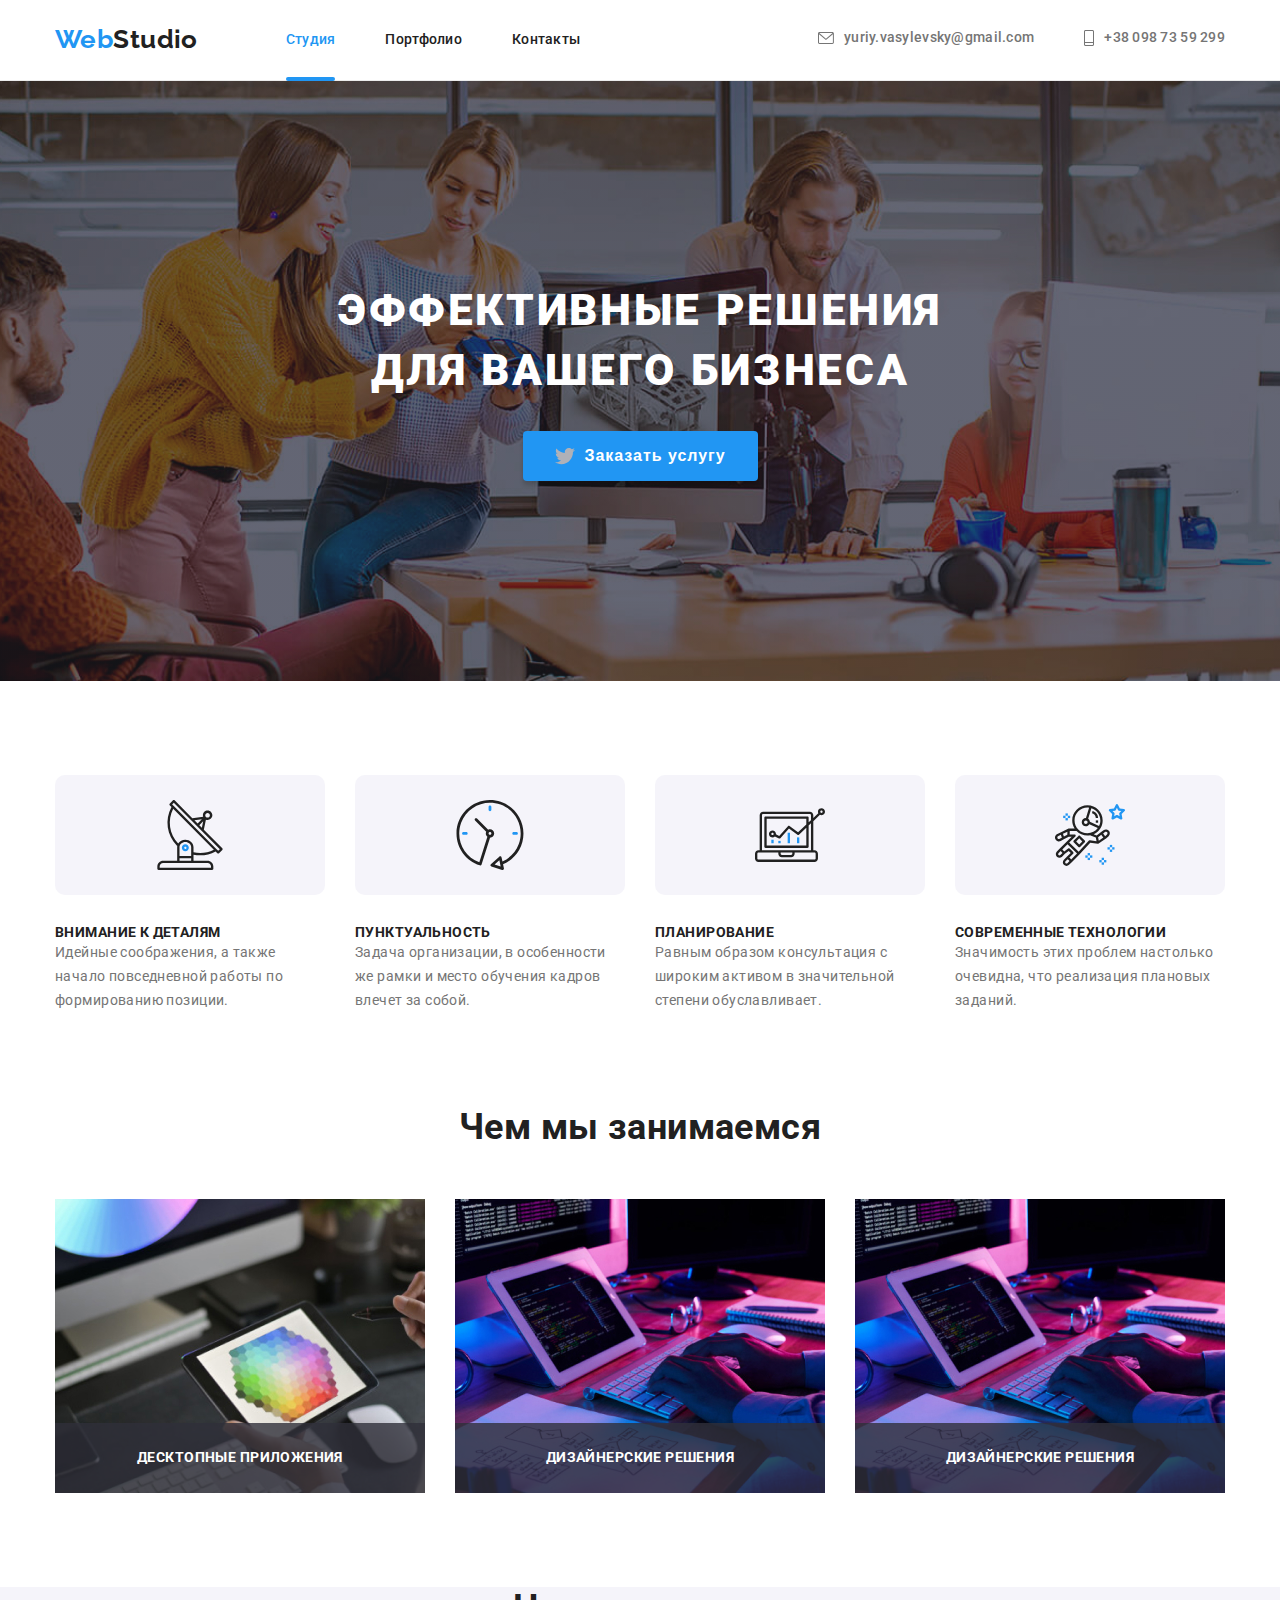
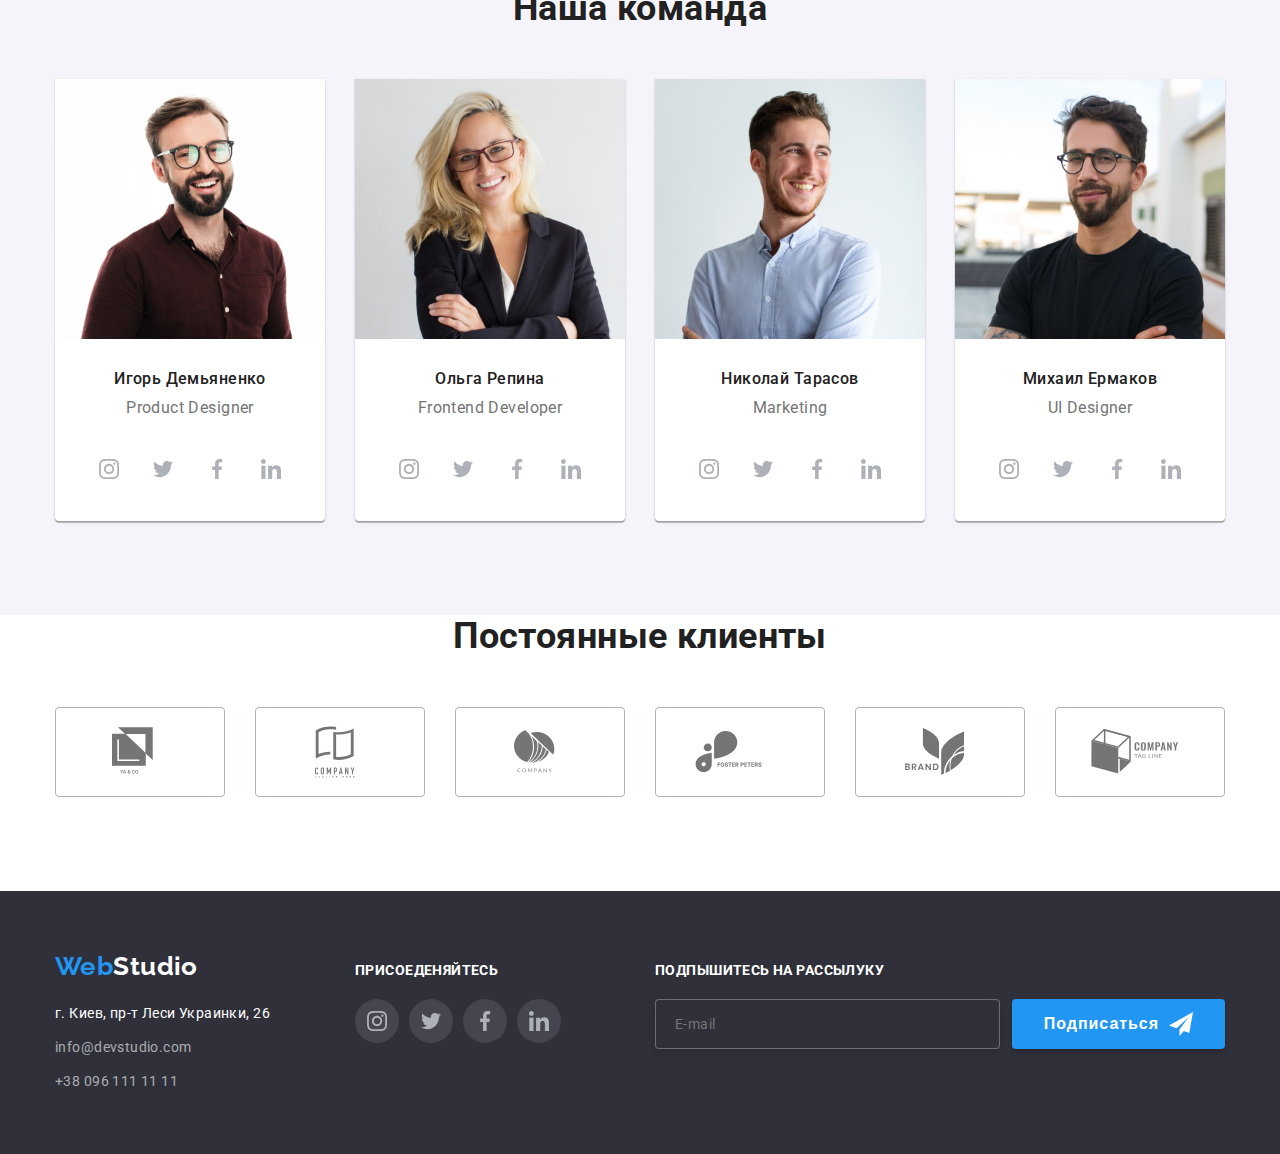
==== commit c61e4b9b: "тест 5" ====
--- a/index.html
+++ b/index.html
@@ -16,7 +16,7 @@
 	<link rel="stylesheet" href="./css/styles.min.css">
 </head>
 
-<body>
+<body >
 
 	<!-- шапка -->
 	<header class="header">
@@ -26,7 +26,7 @@
 			<nav class="navigation">
 				<ul class="site-nav list">
 					<li class="item ">
-						<a href="/" class="link link-hover current">Студия</a>
+						<a href="./" class="link link-hover current">Студия</a>
 					</li>
 
 					<li class="item">
@@ -34,7 +34,7 @@
 					</li>
 
 					<li class="item">
-						<a href="/" class="link link-hover">Контакты</a>
+						<a href="./" class="link link-hover">Контакты</a>
 					</li>
 				</ul>
 			</nav>
@@ -70,49 +70,50 @@
 	</header>
 
 		<div class="mobile-menu " data-menu>
-			<ul class="site-nav-mobile list">
-				<li class="item">
-					<a href="/" class="link link-hover current">Студия</a>
-				</li>
-
-				<li class="item">
-					<a href="portfolio.html" class="link link-hover">Портфолио</a>
-				</li>
-
-				<li class="item">
-					<a href="/" class="link link-hover">Контакты</a>
-				</li>
-			</ul>
-
-			<ul class="contact-nav-mobile list">
-				<li class="item">
-					<a href="tel:+380961111111" class="link ">
-						+38 098 73 59 299
-					</a>
-				</li>
-
-				<li class="item">
-					<a href="mailto:info@devstudio.com" class="link linck-font">
-						yuriy.vasylevsky@gmail.com
-					</a>
-				</li>
-			</ul>
-
-			<ul class="mobile-social list" >
-				<li class="item">
-					<a class="link" href="/">instagram</a>
-				</li>
-				<li class="item">
-					<a class="link" href="/">tvitter</a>
-				</li>
-				<li class="item">
-					<a class="link" href="/">fasebook</a>
-				</li>
-				<li class="item">
-					<a class="link" href="/">linkedin</a>
-				</li>
-			</ul>
-
+			<div class="mobile-container"> 
+				<ul class="site-nav-mobile list">
+					<li class="item">
+						<a href="/" class="link link-hover current">Студия</a>
+					</li>
+
+					<li class="item">
+						<a href="portfolio.html" class="link link-hover">Портфолио</a>
+					</li>
+
+					<li class="item">
+						<a href="/" class="link link-hover">Контакты</a>
+					</li>
+				</ul>
+
+				<ul class="contact-nav-mobile list">
+					<li class="item">
+						<a href="tel:+380961111111" class="link ">
+							+38 098 73 59 299
+						</a>
+					</li>
+
+					<li class="item">
+						<a href="mailto:info@devstudio.com" class="link linck-font">
+							yuriy.vasylevsky@gmail.com
+						</a>
+					</li>
+				</ul>
+
+				<ul class="mobile-social list" >
+					<li class="item">
+						<a class="link" href="/">instagram</a>
+					</li>
+					<li class="item">
+						<a class="link" href="/">tvitter</a>
+					</li>
+					<li class="item">
+						<a class="link" href="/">fasebook</a>
+					</li>
+					<li class="item">
+						<a class="link" href="/">linkedin</a>
+					</li>
+				</ul>
+			</div>
 		</div>
 		
 	<!-- основна частина -->
--- a/css/styles.min.css
+++ b/css/styles.min.css
@@ -1,2 +1,2 @@
-:root{--main-text-color: #757575;--main-title-color:  #212121;--main-accente-color: #2196F3;--white-color: #FFFFFF;--maim-bg-color: #F5F4FA;--accente-bg-color: #2F303A;--main-icon-color:#AFB1B8;--grid-item:1;--grid-margin: 30px;--transform-time: 250ms}body{color:var(--main-text-color);font-family:Roboto, sans-serif;letter-spacing:0.03em;font-size:14px;font-style:normal;margin:0}img{display:block;width:100%;height:auto}html{box-sizing:border-box}*,*::before,*::after{box-sizing:inherit}h1,h2,h3,p{margin-top:0;margin-bottom:0}.list{list-style:none;padding-left:0;margin-top:0;margin-bottom:0}.link{text-decoration:none}.visually-hidden{position:absolute !important;clip:rect(1px 1px 1px 1px);clip:rect(1px, 1px, 1px, 1px);padding:0 !important;border:0 !important;height:1px !important;width:1px !important;overflow:hidden}.container{width:100%;padding-left:15px;padding-right:15px;margin-left:auto;margin-right:auto}@media screen and (min-width: 480px){.container{width:480px}}@media screen and (min-width: 768px){.container{width:768px}}@media screen and (min-width: 1200px){.container{width:1200px}}.button{color:var(--main-title-color);background:var(--white-color);font-weight:700;font-size:16px;line-height:1.88;display:flex;align-items:center;letter-spacing:0.06em;transition:color var(--transform-time) linear,background-color var(--transform-time) linear,box-shadow var(--transform-time) linear;border:0;border-radius:4px;cursor:pointer}.main-button{padding:10px 32px;color:var(--white-color);background:var(--main-accente-color);box-shadow:0px 4px 4px rgba(0,0,0,0.15)}.section-hero .button{position:relative;overflow:hidden;margin-top:30px;margin-left:auto;margin-right:auto}.main-button:hover,.main-button:focus{background:var(--white-color);color:var(--main-title-color)}.filter-button{font-family:Roboto, serif;font-weight:500;line-height:1.62;background:var(--maim-bg-color);padding:6px 22px}.filter-button:hover,.filter-button:focus{background:var(--main-accente-color);color:var(--white-color);box-shadow:0px 3px 1px rgba(0,0,0,0.1),0px 1px 2px rgba(0,0,0,0.08),0px 2px 2px rgba(0,0,0,0.12)}.section-hero .button::before,.section-hero .button::after{content:"";display:block;width:20px;height:20px;transition:transform var(--transform-time) linear}.section-hero .button::before{margin-right:10px;background-image:url(../img/svg/twitter.svg)}.section-hero .button::after{position:absolute;left:32px;top:50%;transform:translateY(calc(-50% + 35px));background-image:url(../img/svg/instagram.svg)}.section-hero .button:hover:before{transform:translateY(-35px)}.section-hero .button:hover::after{transform:translateY(-50%)}.logo{color:var(--main-title-color);font-family:Raleway, sans-serif;font-weight:700;font-size:26px;line-height:1.19}@media screen and (min-width: 480px) and (max-width: 1199px){.logo{font-size:24px}}.backdrop{position:fixed;top:0;left:0;width:100%;height:100%;background-color:rgba(48,49,59,0.507);z-index:100;overflow-y:scroll}.modal{position:absolute;top:50%;left:50%;transform:translate(-50%, -50%);width:100%;max-width:528px;background-color:#fff;border-radius:4px;box-shadow:0px 1px 3px rgba(0,0,0,0.12),0px 1px 1px rgba(0,0,0,0.14),0px 2px 1px rgba(0,0,0,0.2)}@media screen and (max-width: 1199px){.modal{width:100%;max-width:450px}}@media screen and (max-width: 479px){.modal{width:calc(100% - 30px)}}.is-hidden{opacity:0;visibility:hidden;pointer-events:none}.modal .form{position:relative;display:flex;flex-direction:column;padding:40px}.modal .icon{width:18px;height:18px;margin-right:0;fill:#2a2a2a}.btn-close{position:absolute;top:8px;right:8px;z-index:3;width:30px;height:30px;background-color:#fff;border-radius:50%;border:1px solid rgba(0,0,0,0.1);padding:6px 9px 6px 5px}.btn-close:hover .icon,.btn-close:focus .icon{fill:#2196F3}.form-title{font-weight:700;font-size:20px;line-height:1.15;text-align:center;color:#212121;margin-bottom:12px}.form-field{position:relative;display:flex;flex-direction:column;margin-bottom:10px;margin-bottom:10px;font-weight:400;font-size:12px;line-height:1.16;letter-spacing:0.01em;color:var(--main-text-color)}.form-label{margin-bottom:5px;font-weight:400;font-size:12px;line-height:1.16;letter-spacing:0.01em;color:var(--main-text-color)}.form-input{height:40px;border:1px solid rgba(33,33,33,0.2);border-radius:4px;outline-color:var(--main-accente-color);margin-top:4px;padding-left:42px}.form-field:focus-within .form-icon{fill:var(--main-accente-color)}.form-icon{position:absolute;top:50%;left:12px;width:18px;height:18px;fill:black}.textarea{height:120px;width:100%;border:1px solid rgba(33,33,33,0.2);box-sizing:border-box;border-radius:4px;margin-bottom:20px;resize:none;padding:12px 16px;outline-color:var(--main-accente-color);margin-top:4px}.textarea::placeholder{font-weight:400;font-size:12px;line-height:1.16px;letter-spacing:0.01em;color:rgba(117,117,117,0.5);padding:9px 0px}.form-input-checkbox{margin-right:4px}.form-label-checkbox{position:relative;display:flex;align-items:center;justify-content:center;margin-bottom:20px}.form-label-checkbox .text{font-size:14px;letter-spacing:0.03em;font-weight:400;line-height:1.71;color:var(--main-text-color)}@media screen and (max-width: 1199px){.form-label-checkbox .text{font-size:12px}}.check-icon{display:flex;width:16px;height:15px;border:2px solid #212121;border-radius:2px;margin-right:8px}.form-input-checkbox:checked+.check-icon{background-image:url(../img/form-svg/check.svg);background-color:var(--main-accente-color);background-origin:border-box;background-size:contain;border-color:var(--main-accente-color)}.form-label-checkbox .linck{color:var(--main-accente-color);margin-left:2px}.modal .button{padding:10px 56px;margin-top:30px;margin-left:auto;margin-right:auto}@media screen and (min-width: 480px){.form{display:flex;flex-direction:column;position:relative;width:100%}}@media screen and (min-width: 1200px){.form{display:flex;flex-direction:row;margin-top:0}}.input-mail::placeholder{font-family:Roboto;font-weight:400;font-size:16px;line-height:1.25;display:flex;align-items:center;color:rgba(255,255,255,0.6)}.input-mail{display:flex;padding:15px;width:100%;background-color:var(--accente-bg-color);border:1px solid rgba(255,255,255,0.3);filter:drop-shadow(0px 4px 4px rgba(0,0,0,0.15));border-radius:4px;margin-right:12px;outline-color:var(--main-accente-color)}@media screen and (min-width: 768px){.input-mail{width:450px}}@media screen and (min-width: 1200px){.input-mail{width:358px}}.label-email{position:absolute;top:50%;left:20px;transform:translateY(-50%);transition:transform var(--transform-time) linear}.form:focus-within .label-email,.input-mail:not(:placeholder-shown)+.label-email{transform:translate(-21px, -40px)}.btn-icon{width:24px;height:24px;fill:var(--white-color);margin-left:10px;transition:fill var(--transform-time) linear}.button:hover .btn-icon{fill:var(--main-title-color)}.icon{fill:currentColor;margin-right:10px}.icon-mail{width:16px;height:12px}.icon-phone{width:10px;height:16px}.social-icon{width:20px;height:20px;fill:#AFB1B8;transition:fill var(--transform-time) linear}.social-link{width:44px;height:44px;display:flex;justify-content:center;align-items:center;background-color:var(--white-color);border-radius:50%;transition:background-color var(--transform-time) linear}.social-link:hover .social-icon,.social-link:focus .social-icon{fill:var(--white-color)}.social-link:hover,.social-link:focus{background-color:var(--main-accente-color)}.shesdov-link{display:flex}.shesdov-link:hover,.shesdov-link:focus{background:#FFFFFF;box-sizing:border-box;box-shadow:0px 1px 1px rgba(0,0,0,0.12),0px 4px 4px rgba(0,0,0,0.06),1px 4px 6px rgba(0,0,0,0.16)}.img-expo{position:relative;overflow:hidden}.portfolio-expo-position{position:absolute;top:0;width:100%;height:100%;padding-right:24px;padding-left:24px;display:flex;align-items:center;background-color:rgba(33,150,243,0.9);opacity:0;transform:translateY(100%);transition:transform var(--transform-time) linear,opacity var(--transform-time) linear,background-color var(--transform-time) linear}.shesdov-link:hover .portfolio-expo-position{opacity:1;transform:translateY(0%)}.expo-text{font-weight:400;font-size:18px;line-height:1.56;color:#FFFFFF}.icon-menu{width:40px;height:40px}.button-menu{display:inline-flex;margin:0;padding:0;border:none;background-color:transparent;z-index:110}@media screen and (min-width: 768px){.button-menu{display:none}}.button-menu .icon-close-menu{display:none}.button-menu.is-open .icon-close-menu{display:block}.button-menu.is-open .icon-open-menu{display:none}.mobile-menu{position:absolute;display:none;top:0;left:0;z-index:100;width:100%;height:100%;background-color:#fff;padding:48px 40px}.mobile-menu.is-open{display:block}.site-nav-mobile{margin-bottom:300px}.site-nav-mobile .link{color:var(--main-title-color);font-weight:500;font-size:40px;line-height:1.14;letter-spacing:0.02em;transition:color var(--transform-time) linear}.site-nav-mobile .item:not(:last-child){margin-bottom:30px}.contact-nav-mobile .link{color:var(--main-text-color);font-weight:500;font-size:34px;line-height:1.14;letter-spacing:0.02em;transition:color var(--transform-time) linear}.contact-nav-mobile .linck-font{font-size:24px}.contact-nav-mobile .item{margin-bottom:20px}.mobile-social{display:flex;margin-top:64px}.mobile-social .link{font-weight:500;font-size:18px;line-height:1.22;letter-spacing:0.02em;color:#2196F3}.mobile-social .item{margin-right:20px}.grid{display:flex;flex-wrap:wrap;margin-top:calc(-1 * var(--grid-margin));margin-left:calc(-1 * var(--grid-margin))}.grid-item{margin-top:var(--grid-margin);margin-left:var(--grid-margin);flex-basis:calc(100% / var(--grid-item) - var(--grid-margin))}.section{padding-bottom:94px}.header{top:0;left:0;right:0;padding-top:24px;padding-bottom:25px;border-bottom:1px solid #ECECEC;background-color:#fff;z-index:100}.header .container{display:flex;align-items:center}@media screen and (max-width: 1199px){.header .container{justify-content:space-between}}@media screen and (min-width: 1200px){.header .container{justify-content:flex-end}}@media screen and (min-width: 1200px){.header .logo{margin-right:88px}}.site-nav .item:not(:last-child),.contact-nav .item:not(:last-child){margin-right:50px}@media screen and (min-width: 480px) and (max-width: 1199px){.contact-nav .item:not(:last-child){margin-right:0}}@media screen and (min-width: 480px) and (max-width: 1199px){.contact-nav .item:last-child{margin-top:10px}}@media screen and (min-width: 1200px){.contact-nav{margin-left:auto}}.site-nav,.contact-nav{display:inline-flex;transition:color var(--transform-time) linear}@media screen and (max-width: 767px){.site-nav,.contact-nav{display:none}}@media screen and (min-width: 768px) and (max-width: 1199px){.contact-nav{flex-direction:column;display:inline-flex}}.logo-blue{color:var(--main-accente-color)}.site-nav .link{color:var(--main-title-color);font-weight:500;font-size:14px;line-height:1.14;letter-spacing:0.02em;transition:color var(--transform-time) linear}.site-nav .link:hover,.site-nav .link:focus,.contact-nav .link:hover,.contact-nav .link:focus{color:var(--main-accente-color)}.contact-nav .link{color:var(--main-text-color);font-weight:500;font-size:14px;line-height:1.14;letter-spacing:0.02em;transition:color var(--transform-time) linear}@media screen and (min-width: 480px) and (max-width: 1199px){.contact-nav .link{font-size:12px}}.contact-nav-link{display:inline-flex;align-items:center}.link-hover:after{position:absolute;content:"";display:block;width:100%;height:4px;background-color:var(--main-accente-color);bottom:-33px;border-radius:4px;opacity:0;transition:opacity var(--transform-time) linear}.link-hover:hover:after{opacity:1}.header .current{color:var(--main-accente-color)}.header .current::after{position:absolute;content:"";display:block;width:100%;height:4px;background-color:currentColor;bottom:-33px;border-radius:4px;opacity:1}.navigation .item{position:relative}.content-hero{max-width:696px;margin-left:auto;margin-right:auto;text-align:center}@media screen and (max-width: 1199px){.content-hero{max-width:360px}}.section-hero{padding-top:200px;padding-bottom:200px;background-image:linear-gradient(#C4C4C4, #C4C4C4);background-image:linear-gradient(rgba(47,48,58,0.4), rgba(47,48,58,0.4)),url(../img/bg/bg.jpg);background-repeat:no-repeat;background-size:cover;max-width:1600px;background-position:center;margin-right:auto;margin-left:auto}.hero-title{color:var(--white-color);font-weight:900;font-size:44px;line-height:1.36;text-align:center;letter-spacing:0.06em;text-transform:uppercase}@media screen and (max-width: 1199px){.hero-title{font-size:26px}}.section-advantages{padding-top:94px;padding-bottom:94px}.section-advantages-list .title{color:var(--main-title-color);font-weight:700;font-size:14px;line-height:1.14;text-transform:uppercase}.section-advantages-list .text{font-weight:400;font-size:14px;line-height:1.71}.section-advantages .grid-item{--grid-item:1}@media screen and (min-width: 768px){.section-advantages .grid-item{--grid-item:2}}@media screen and (min-width: 1200px){.section-advantages .grid-item{--grid-item:4}}.section-advantages-item::before{content:" ";display:block;height:120px;background-position:center;margin-bottom:30px;background-color:var(--maim-bg-color);border-radius:10px;background-repeat:no-repeat}.antenna:before{background-image:url(../img/svg/antenna.svg)}.diagram:before{background-image:url(../img/svg/diagram.svg)}.clock:before{background-image:url(../img/svg/clock.svg)}.astronaut:before{background-image:url(../img/svg/astronaut.svg)}@media screen and (max-width: 1199px){.section-work{display:none;background-color:aqua}}.section-work .grid-item{--grid-item:3}.section-titlle{color:var(--main-title-color);font-weight:700;font-size:36px;line-height:1.17;text-align:center;margin-bottom:50px}.work-thumb{position:relative}.work-position{position:absolute;bottom:0;left:0;width:100%;height:70px;background-color:rgba(47,48,58,0.8);display:flex;align-items:center;justify-content:center}.work-position .footer-section-titlle{margin:0}.section-teem{background-color:var(--maim-bg-color)}.section-teem .grid-item{--grid-item:1}@media screen and (min-width: 768px){.section-teem .grid-item{--grid-item:2}}@media screen and (min-width: 1200px){.section-teem .grid-item{--grid-item:4}}.section-teem-list .title{color:var(--main-title-color);font-weight:500;font-size:16px;line-height:1.19;text-align:center}.section-teem-list .text{font-weight:400;font-size:16px;line-height:19px;text-align:center}.team-expo .title{text-align:center;padding-top:30px;padding-bottom:10px}.team-expo .text{padding-bottom:30px;margin:0}.team-expo{text-align:center}.section-teem-list .item{background:#FFFFFF;box-shadow:0px 1px 3px rgba(0,0,0,0.12),0px 1px 1px rgba(0,0,0,0.14),0px 2px 1px rgba(0,0,0,0.2);border-radius:0px 0px 4px 4px}.social-list{display:inline-flex;text-align:center;margin-bottom:30px}.social-item:not(:last-child){margin-right:10px}.client-link{border:1px solid var(--main-icon-color);fill:var(--main-icon-color);border-radius:4px;height:90px;display:flex;justify-content:center;align-items:center;transition:border var(--transform-time) linear}.section-client .grid-item{--grid-item:2}@media screen and (min-width: 768px){.section-client .grid-item{--grid-item:3}}@media screen and (min-width: 1200px){.section-client .grid-item{--grid-item:6}}.client-link .icon{fill:var(--main-text-color);transition:fill var(--transform-time) linear}.client-link:hover .icon,.client-link:focus .icon{fill:var(--main-accente-color)}.client-link:hover,.client-link:focus{--main-icon-color:var(--main-accente-color)}.list-client li:nth-child(1) svg{width:45px;height:50px}.list-client li:nth-child(2) svg{width:40px;height:52px}.list-client li:nth-child(3) svg{width:41px;height:43px}.list-client li:nth-child(4) svg{width:80px;height:42px}.list-client li:nth-child(5) svg{width:59px;height:47px}.list-client li:nth-child(6) .icon{width:88px;height:45px}.footer{background:var(--accente-bg-color)}.footer-section-titlle{font-weight:700;line-height:1.14;text-transform:uppercase;color:#FFFFFF;font-size:14px;margin-bottom:20px}.footer .logo{color:var(--white-color);display:block;padding-top:60px}.footer-list{padding-top:20px;padding-bottom:60px}@media screen and (max-width: 767px){.footer-list{text-align:center}}.link-adres{color:var(--white-color);font-weight:400;font-size:14px;line-height:1.71;text-decoration:none;transition:color var(--transform-time) linear}.footer-list .link{color:rgba(255,255,255,0.6);font-weight:400;font-size:14px;line-height:1.71;transition:color var(--transform-time) linear}.footer-list .link:hover,.footer-list .link:focus,.link-adres:hover,.link-adres:focus{color:var(--main-accente-color)}.footer-list .item:not(:last-child){padding-bottom:10px}.flex{display:flex;flex-direction:column;justify-content:center;align-items:center}@media screen and (min-width: 768px){.flex{display:flex;flex-direction:row;flex-wrap:wrap;justify-content:space-around;align-items:baseline}}@media screen and (min-width: 1200px){.flex{display:flex;flex-direction:row;justify-content:space-between;align-items:baseline}}.footer .grid{--grid-item: 3}@media screen and (max-width: 767px){.adres{display:flex;align-items:center;flex-direction:column}}@media screen and (min-width: 768px) and (max-width: 1199px){.adres{flex-basis:calc(100% - 30px)/2;text-align:center}}@media screen and (min-width: 1200px){.adres{flex-basis:calc(50% / 2 - 45px)}}@media screen and (max-width: 767px){.footer-social-list{display:flex;align-items:center;flex-direction:column;margin-bottom:60px}}@media screen and (min-width: 768px) and (max-width: 1199px){.footer-social-list{flex-basis:calc(100% - 30px)/2;text-align:center}}@media screen and (min-width: 1200px){.footer-social-list{flex-basis:calc(50% / 2 - 45px)}}@media screen and (max-width: 767px){.podpiska{text-align:center;flex-direction:column;width:100%}}@media screen and (min-width: 768px) and (max-width: 1199px){.podpiska{text-align:center}}@media screen and (min-width: 1200px){.podpiska{flex-basis:calc(50% - 15px)}}@media screen and (max-width: 767px){.footer .button{margin-top:20px;margin-bottom:30px;margin-right:auto;margin-left:auto}}@media screen and (min-width: 768px) and (max-width: 1199px){.footer .button{margin-top:20px;margin-bottom:30px;margin-right:auto;margin-left:auto}}.footer .social-link{background:rgba(255,255,255,0.1)}.footer .social-link:hover,.footer .social-link:focus{background:var(--main-accente-color)}.portfolio-section .title{color:var(--main-title-color);font-weight:700;font-size:18px;line-height:2.0;letter-spacing:0.06em}.portfolio-section .text{font-weight:400;font-size:16px;line-height:1.87;color:#757575}.portfolio-section .grid-item{--grid-item:1}@media screen and (min-width: 768px){.portfolio-section .grid-item{--grid-item:2}}@media screen and (min-width: 1200px){.portfolio-section .grid-item{--grid-item:3}}.portfolio-expo{border-left:1px solid #ECECEC;border-right:1px solid #ECECEC;border-bottom:1px solid #ECECEC;padding:20px 24px;display:flex;flex-direction:column}.portfolio-expo .text{margin:0;padding-top:4px}.filter{padding-top:94px;padding-bottom:34px}.filter-list{display:flex;flex-wrap:wrap;align-items:center}@media screen and (min-width: 768px){.filter-list{justify-content:center}}.filter-list .item{margin-right:10px;margin-top:15px}
+:root{--main-text-color: #757575;--main-title-color:  #212121;--main-accente-color: #2196F3;--white-color: #FFFFFF;--maim-bg-color: #F5F4FA;--accente-bg-color: #2F303A;--main-icon-color:#AFB1B8;--grid-item:1;--grid-margin: 30px;--transform-time: 250ms}body{color:var(--main-text-color);font-family:Roboto, sans-serif;letter-spacing:0.03em;font-size:14px;font-style:normal;margin:0}img{display:block;width:100%;height:auto}html{box-sizing:border-box}*,*::before,*::after{box-sizing:inherit}h1,h2,h3,p{margin-top:0;margin-bottom:0}.list{list-style:none;padding-left:0;margin-top:0;margin-bottom:0}.link{text-decoration:none}.visually-hidden{position:absolute !important;clip:rect(1px 1px 1px 1px);clip:rect(1px, 1px, 1px, 1px);padding:0 !important;border:0 !important;height:1px !important;width:1px !important;overflow:hidden}.container{width:100%;padding-left:15px;padding-right:15px;margin-left:auto;margin-right:auto}@media screen and (min-width: 480px){.container{width:480px}}@media screen and (min-width: 768px){.container{width:768px}}@media screen and (min-width: 1200px){.container{width:1200px}}.button{color:var(--main-title-color);background:var(--white-color);font-weight:700;font-size:16px;line-height:1.88;display:flex;align-items:center;letter-spacing:0.06em;transition:color var(--transform-time) linear,background-color var(--transform-time) linear,box-shadow var(--transform-time) linear;border:0;border-radius:4px;cursor:pointer}.main-button{padding:10px 32px;color:var(--white-color);background:var(--main-accente-color);box-shadow:0px 4px 4px rgba(0,0,0,0.15)}.section-hero .button{position:relative;overflow:hidden;margin-top:30px;margin-left:auto;margin-right:auto}.main-button:hover,.main-button:focus{background:var(--white-color);color:var(--main-title-color)}.filter-button{font-family:Roboto, serif;font-weight:500;line-height:1.62;background:var(--maim-bg-color);padding:6px 22px}.filter-button:hover,.filter-button:focus{background:var(--main-accente-color);color:var(--white-color);box-shadow:0px 3px 1px rgba(0,0,0,0.1),0px 1px 2px rgba(0,0,0,0.08),0px 2px 2px rgba(0,0,0,0.12)}.section-hero .button::before,.section-hero .button::after{content:"";display:block;width:20px;height:20px;transition:transform var(--transform-time) linear}.section-hero .button::before{margin-right:10px;background-image:url(../img/svg/twitter.svg)}.section-hero .button::after{position:absolute;left:32px;top:50%;transform:translateY(calc(-50% + 35px));background-image:url(../img/svg/instagram.svg)}.section-hero .button:hover:before{transform:translateY(-35px)}.section-hero .button:hover::after{transform:translateY(-50%)}.logo{color:var(--main-title-color);font-family:Raleway, sans-serif;font-weight:700;font-size:26px;line-height:1.19}@media screen and (min-width: 480px) and (max-width: 1199px){.logo{font-size:24px}}.backdrop{position:fixed;top:0;left:0;width:100%;height:100%;background-color:rgba(48,49,59,0.507);z-index:100;overflow-y:scroll}.modal{position:absolute;top:50%;left:50%;transform:translate(-50%, -50%);width:100%;max-width:528px;background-color:#fff;border-radius:4px;box-shadow:0px 1px 3px rgba(0,0,0,0.12),0px 1px 1px rgba(0,0,0,0.14),0px 2px 1px rgba(0,0,0,0.2)}@media screen and (max-width: 479px){.modal{width:calc(100% - 30px)}}@media screen and (min-width: 480px) and (max-width: 1199px){.modal{width:100%;max-width:450px}}.is-hidden{opacity:0;visibility:hidden;pointer-events:none}.modal .form{position:relative;display:flex;flex-direction:column;padding:40px}.modal .icon{width:18px;height:18px;margin-right:0;fill:#2a2a2a}.btn-close{position:absolute;top:8px;right:8px;z-index:3;width:30px;height:30px;background-color:#fff;border-radius:50%;border:1px solid rgba(0,0,0,0.1);padding:6px 9px 6px 5px}.btn-close:hover .icon,.btn-close:focus .icon{fill:#2196F3}.form-title{font-weight:700;font-size:20px;line-height:1.15;text-align:center;color:#212121;margin-bottom:12px}.form-field{position:relative;display:flex;flex-direction:column;margin-bottom:10px;margin-bottom:10px;font-weight:400;font-size:12px;line-height:1.16;letter-spacing:0.01em;color:var(--main-text-color)}.form-label{margin-bottom:5px;font-weight:400;font-size:12px;line-height:1.16;letter-spacing:0.01em;color:var(--main-text-color)}.form-input{height:40px;border:1px solid rgba(33,33,33,0.2);border-radius:4px;outline-color:var(--main-accente-color);margin-top:4px;padding-left:42px}.form-field:focus-within .form-icon{fill:var(--main-accente-color)}.form-icon{position:absolute;top:50%;left:12px;width:18px;height:18px;fill:black}.textarea{height:120px;width:100%;border:1px solid rgba(33,33,33,0.2);box-sizing:border-box;border-radius:4px;margin-bottom:20px;resize:none;padding:12px 16px;outline-color:var(--main-accente-color);margin-top:4px}.textarea::placeholder{font-weight:400;font-size:12px;line-height:1.16px;letter-spacing:0.01em;color:rgba(117,117,117,0.5);padding:9px 0px}.form-input-checkbox{margin-right:4px}.form-label-checkbox{position:relative;display:flex;align-items:center;justify-content:center;margin-bottom:20px}.form-label-checkbox .text{font-size:14px;letter-spacing:0.03em;font-weight:400;line-height:1.71;color:var(--main-text-color)}@media screen and (max-width: 1199px){.form-label-checkbox .text{font-size:12px}}.check-icon{display:inline-block;max-width:16px;width:100%;height:15px;border:2px solid #212121;background-color:#fff;border-radius:4px;margin-right:9px;cursor:pointer}.form-input-checkbox:checked+.check-icon{background-image:url(../img/form-svg/check.svg);background-color:var(--main-accente-color);background-origin:border-box;background-size:contain;border-color:var(--main-accente-color)}.form-label-checkbox .linck{color:var(--main-accente-color);margin-left:2px}.modal .button{padding:10px 56px;margin-top:30px;margin-left:auto;margin-right:auto}.form{position:relative}@media screen and (min-width: 480px){.form{display:flex;flex-direction:column;width:100%}}@media screen and (min-width: 1200px){.form{display:flex;flex-direction:row;margin-top:0}}.input-mail::placeholder{font-family:Roboto;font-weight:400;font-size:16px;line-height:1.25;display:flex;align-items:center;color:rgba(255,255,255,0.6)}.input-mail{display:flex;padding:15px;width:100%;height:50px;background-color:var(--accente-bg-color);border:1px solid rgba(255,255,255,0.3);filter:drop-shadow(0px 4px 4px rgba(0,0,0,0.15));border-radius:4px;margin-right:12px;outline-color:var(--main-accente-color)}@media screen and (min-width: 768px){.input-mail{width:450px}}@media screen and (min-width: 1200px){.input-mail{max-width:358px;width:100%}}.label-email{position:absolute;top:50%;left:20px;transform:translateY(-50%);transition:transform var(--transform-time) linear}@media screen and (max-width: 1199px){.label-email{top:25px;left:25px}}.form:focus-within .label-email,.input-mail:not(:placeholder-shown)+.label-email{transform:translate(-21px, -40px)}.btn-icon{width:24px;height:24px;fill:var(--white-color);margin-left:10px;transition:fill var(--transform-time) linear}.button:hover .btn-icon{fill:var(--main-title-color)}.icon{fill:currentColor;margin-right:10px}.icon-mail{width:16px;height:12px}.icon-phone{width:10px;height:16px}.social-icon{width:20px;height:20px;fill:#AFB1B8;transition:fill var(--transform-time) linear}.social-link{width:44px;height:44px;display:flex;justify-content:center;align-items:center;background-color:var(--white-color);border-radius:50%;transition:background-color var(--transform-time) linear}.social-link:hover .social-icon,.social-link:focus .social-icon{fill:var(--white-color)}.social-link:hover,.social-link:focus{background-color:var(--main-accente-color)}.shesdov-link{display:flex;flex-direction:column;justify-content:stretch}.shesdov-link:hover,.shesdov-link:focus{background:#FFFFFF;box-sizing:border-box;box-shadow:0px 1px 1px rgba(0,0,0,0.12),0px 4px 4px rgba(0,0,0,0.06),1px 4px 6px rgba(0,0,0,0.16)}.img-expo{position:relative;overflow:hidden}.portfolio-expo-position{position:absolute;top:0;width:100%;height:100%;padding-right:24px;padding-left:24px;display:flex;align-items:center;background-color:rgba(33,150,243,0.9);opacity:0;transform:translateY(100%);transition:transform var(--transform-time) linear,opacity var(--transform-time) linear,background-color var(--transform-time) linear}.shesdov-link:hover .portfolio-expo-position{opacity:1;transform:translateY(0%)}.expo-text{font-weight:400;font-size:18px;line-height:1.56;color:#FFFFFF}.icon-menu{width:40px;height:40px}.button-menu{display:inline-flex;margin:0;padding:0;border:none;background-color:transparent;z-index:110}@media screen and (min-width: 768px){.button-menu{display:none}}.button-menu .icon-close-menu{display:none}.button-menu.is-open .icon-close-menu{display:block}.button-menu.is-open .icon-open-menu{display:none}.button-menu.is-open{position:fixed;top:15px;right:15px}.mobile-container{position:relative;height:100%;width:100%;display:flex;flex-direction:column;justify-content:flex-end;padding:48px 40px}.mobile-menu{position:fixed;display:none;top:0;left:0;z-index:100;width:100%;height:100vh;background-color:#fff;overflow:hidden}.mobile-menu.is-open{display:block}.site-nav-mobile{margin-bottom:auto}.site-nav-mobile .link{color:var(--main-title-color);font-weight:500;font-size:40px;line-height:1.14;letter-spacing:0.02em;transition:color var(--transform-time) linear}@media screen and (max-width: 479px){.site-nav-mobile .link{font-size:30px}}.site-nav-mobile .item:not(:last-child){margin-bottom:30px}.contact-nav-mobile .link{color:var(--main-text-color);font-weight:500;font-size:34px;line-height:1.14;letter-spacing:0.02em;transition:color var(--transform-time) linear}@media screen and (max-width: 479px){.contact-nav-mobile .link{font-size:22px}}.contact-nav-mobile .linck-font{font-size:24px}@media screen and (max-width: 479px){.contact-nav-mobile .linck-font{font-size:18px}}.contact-nav-mobile .item{margin-bottom:20px}.mobile-social{display:flex;margin-top:64px}.mobile-social .link{font-weight:500;font-size:18px;line-height:1.22;letter-spacing:0.02em;color:#2196F3}@media screen and (max-width: 479px){.mobile-social .link{font-size:12px}}.mobile-social .item{margin-right:20px}.grid{display:flex;flex-wrap:wrap;margin-top:calc(-1 * var(--grid-margin));margin-left:calc(-1 * var(--grid-margin))}.grid-item{margin-top:var(--grid-margin);margin-left:var(--grid-margin);flex-basis:calc(100% / var(--grid-item) - var(--grid-margin))}.section{padding-bottom:94px}.header{top:0;left:0;right:0;padding-top:24px;padding-bottom:25px;border-bottom:1px solid #ECECEC;background-color:#fff;z-index:100}@media screen and (max-width: 767px){.header{padding-top:5px;padding-bottom:5px}}.header .container{display:flex;align-items:center}@media screen and (max-width: 1199px){.header .container{justify-content:space-between}}@media screen and (min-width: 1200px){.header .container{justify-content:flex-end}}@media screen and (min-width: 1200px){.header .logo{margin-right:88px}}.site-nav .item:not(:last-child),.contact-nav .item:not(:last-child){margin-right:50px}@media screen and (min-width: 480px) and (max-width: 1199px){.contact-nav .item:not(:last-child){margin-right:0}}@media screen and (min-width: 480px) and (max-width: 1199px){.contact-nav .item:last-child{margin-top:10px}}@media screen and (min-width: 1200px){.contact-nav{margin-left:auto}}.site-nav,.contact-nav{display:inline-flex;transition:color var(--transform-time) linear}@media screen and (max-width: 767px){.site-nav,.contact-nav{display:none}}@media screen and (min-width: 768px) and (max-width: 1199px){.contact-nav{flex-direction:column;display:inline-flex}}.logo-blue{color:var(--main-accente-color)}.site-nav .link{color:var(--main-title-color);font-weight:500;font-size:14px;line-height:1.14;letter-spacing:0.02em;transition:color var(--transform-time) linear}.site-nav .link:hover,.site-nav .link:focus,.contact-nav .link:hover,.contact-nav .link:focus{color:var(--main-accente-color)}.contact-nav .link{color:var(--main-text-color);font-weight:500;font-size:14px;line-height:1.14;letter-spacing:0.02em;transition:color var(--transform-time) linear}@media screen and (min-width: 480px) and (max-width: 1199px){.contact-nav .link{font-size:12px}}.contact-nav-link{display:inline-flex;align-items:center}.link-hover:after{position:absolute;content:"";display:block;width:100%;height:4px;background-color:var(--main-accente-color);bottom:-33px;border-radius:4px;opacity:0;transition:opacity var(--transform-time) linear}.link-hover:hover:after{opacity:1}.header .current{color:var(--main-accente-color)}.header .current::after{position:absolute;content:"";display:block;width:100%;height:4px;background-color:currentColor;bottom:-33px;border-radius:4px;opacity:1}.navigation .item{position:relative}.content-hero{max-width:696px;margin-left:auto;margin-right:auto;text-align:center}@media screen and (max-width: 1199px){.content-hero{max-width:360px}}.section-hero{padding-top:200px;padding-bottom:200px;background-image:linear-gradient(#C4C4C4, #C4C4C4);background-image:linear-gradient(rgba(47,48,58,0.4), rgba(47,48,58,0.4)),url(../img/bg/bg.jpg);background-repeat:no-repeat;background-size:cover;max-width:1600px;background-position:center;margin-right:auto;margin-left:auto}.hero-title{color:var(--white-color);font-weight:900;font-size:44px;line-height:1.36;text-align:center;letter-spacing:0.06em;text-transform:uppercase}@media screen and (max-width: 1199px){.hero-title{font-size:26px}}.section-advantages{padding-top:94px;padding-bottom:94px}.section-advantages-list .title{color:var(--main-title-color);font-weight:700;font-size:14px;line-height:1.14;text-transform:uppercase}.section-advantages-list .text{font-weight:400;font-size:14px;line-height:1.71}.section-advantages .grid-item{--grid-item:1}@media screen and (min-width: 768px){.section-advantages .grid-item{--grid-item:2}}@media screen and (min-width: 1200px){.section-advantages .grid-item{--grid-item:4}}.section-advantages-item::before{content:" ";display:block;height:120px;background-position:center;margin-bottom:30px;background-color:var(--maim-bg-color);border-radius:10px;background-repeat:no-repeat}.antenna:before{background-image:url(../img/svg/antenna.svg)}.diagram:before{background-image:url(../img/svg/diagram.svg)}.clock:before{background-image:url(../img/svg/clock.svg)}.astronaut:before{background-image:url(../img/svg/astronaut.svg)}@media screen and (max-width: 1199px){.section-work{display:none;background-color:aqua}}.section-work .grid-item{--grid-item:3}.section-titlle{color:var(--main-title-color);font-weight:700;font-size:36px;line-height:1.17;text-align:center;margin-bottom:50px}.work-thumb{position:relative}.work-position{position:absolute;bottom:0;left:0;width:100%;height:70px;background-color:rgba(47,48,58,0.8);display:flex;align-items:center;justify-content:center}.work-position .footer-section-titlle{margin:0}.section-teem{background-color:var(--maim-bg-color)}.section-teem .grid-item{--grid-item:1}@media screen and (min-width: 768px){.section-teem .grid-item{--grid-item:2}}@media screen and (min-width: 1200px){.section-teem .grid-item{--grid-item:4}}.section-teem-list .title{color:var(--main-title-color);font-weight:500;font-size:16px;line-height:1.19;text-align:center}.section-teem-list .text{font-weight:400;font-size:16px;line-height:19px;text-align:center}.team-expo .title{text-align:center;padding-top:30px;padding-bottom:10px}.team-expo .text{padding-bottom:30px;margin:0}.team-expo{text-align:center}.section-teem-list .item{background:#FFFFFF;box-shadow:0px 1px 3px rgba(0,0,0,0.12),0px 1px 1px rgba(0,0,0,0.14),0px 2px 1px rgba(0,0,0,0.2);border-radius:0px 0px 4px 4px}.social-list{display:inline-flex;text-align:center;margin-bottom:30px}.social-item:not(:last-child){margin-right:10px}.client-link{border:1px solid var(--main-icon-color);fill:var(--main-icon-color);border-radius:4px;height:90px;display:flex;justify-content:center;align-items:center;transition:border var(--transform-time) linear}.section-client .grid-item{--grid-item:2}@media screen and (min-width: 768px){.section-client .grid-item{--grid-item:3}}@media screen and (min-width: 1200px){.section-client .grid-item{--grid-item:6}}.client-link .icon{fill:var(--main-text-color);transition:fill var(--transform-time) linear}.client-link:hover .icon,.client-link:focus .icon{fill:var(--main-accente-color)}.client-link:hover,.client-link:focus{--main-icon-color:var(--main-accente-color)}.list-client li:nth-child(1) svg{width:45px;height:50px}.list-client li:nth-child(2) svg{width:40px;height:52px}.list-client li:nth-child(3) svg{width:41px;height:43px}.list-client li:nth-child(4) svg{width:80px;height:42px}.list-client li:nth-child(5) svg{width:59px;height:47px}.list-client li:nth-child(6) .icon{width:88px;height:45px}.footer{background:var(--accente-bg-color)}.footer-section-titlle{font-weight:700;line-height:1.14;text-transform:uppercase;color:#FFFFFF;font-size:14px;margin-bottom:20px}.footer .logo{color:var(--white-color);display:block;padding-top:60px}.footer-list{padding-top:20px;padding-bottom:60px}@media screen and (max-width: 767px){.footer-list{text-align:center}}.link-adres{color:var(--white-color);font-weight:400;font-size:14px;line-height:1.71;text-decoration:none;transition:color var(--transform-time) linear}.footer-list .link{color:rgba(255,255,255,0.6);font-weight:400;font-size:14px;line-height:1.71;transition:color var(--transform-time) linear}.footer-list .link:hover,.footer-list .link:focus,.link-adres:hover,.link-adres:focus{color:var(--main-accente-color)}.footer-list .item:not(:last-child){padding-bottom:10px}.flex{display:flex;flex-direction:column;justify-content:center;align-items:center}@media screen and (min-width: 768px){.flex{display:flex;flex-direction:row;flex-wrap:wrap;justify-content:space-around;align-items:baseline}}@media screen and (min-width: 1200px){.flex{display:flex;flex-direction:row;justify-content:space-between;align-items:baseline}}.footer .grid{--grid-item: 3}@media screen and (max-width: 767px){.adres{display:flex;align-items:center;flex-direction:column}}@media screen and (min-width: 768px) and (max-width: 1199px){.adres{flex-basis:calc(100% - 30px)/2;text-align:center}}@media screen and (min-width: 1200px){.adres{flex-basis:calc(50% / 2 - 45px)}}@media screen and (max-width: 767px){.footer-social-list{display:flex;align-items:center;flex-direction:column;margin-bottom:60px}}@media screen and (min-width: 768px) and (max-width: 1199px){.footer-social-list{flex-basis:calc(100% - 30px)/2;text-align:center}}@media screen and (min-width: 1200px){.footer-social-list{flex-basis:calc(50% / 2 - 45px)}}@media screen and (max-width: 767px){.podpiska{text-align:center;flex-direction:column;width:100%}}@media screen and (min-width: 768px) and (max-width: 1199px){.podpiska{text-align:center}}@media screen and (min-width: 1200px){.podpiska{flex-basis:calc(50% - 15px)}}@media screen and (max-width: 767px){.footer .button{margin-top:20px;margin-bottom:30px;margin-right:auto;margin-left:auto}}@media screen and (min-width: 768px) and (max-width: 1199px){.footer .button{margin-top:20px;margin-bottom:30px;margin-right:auto;margin-left:auto}}.footer .social-link{background:rgba(255,255,255,0.1)}.footer .social-link:hover,.footer .social-link:focus{background:var(--main-accente-color)}.portfolio-section .title{color:var(--main-title-color);font-weight:700;font-size:18px;line-height:2.0;letter-spacing:0.06em}.portfolio-section .text{font-weight:400;font-size:16px;line-height:1.87;color:#757575}.portfolio-section .grid-item{--grid-item:1}@media screen and (min-width: 768px){.portfolio-section .grid-item{--grid-item:2}}@media screen and (min-width: 1200px){.portfolio-section .grid-item{--grid-item:3}}.portfolio-expo{border-left:1px solid #ECECEC;border-right:1px solid #ECECEC;border-bottom:1px solid #ECECEC;padding:20px 24px;display:inline-block}.portfolio-expo .text{margin:0;padding-top:4px}.filter{padding-top:94px;padding-bottom:34px}.filter-list{display:flex;flex-wrap:wrap;align-items:center}@media screen and (min-width: 768px){.filter-list{justify-content:center}}.filter-list .item{margin-right:10px;margin-top:15px}
 /*# sourceMappingURL=styles.min.css.map */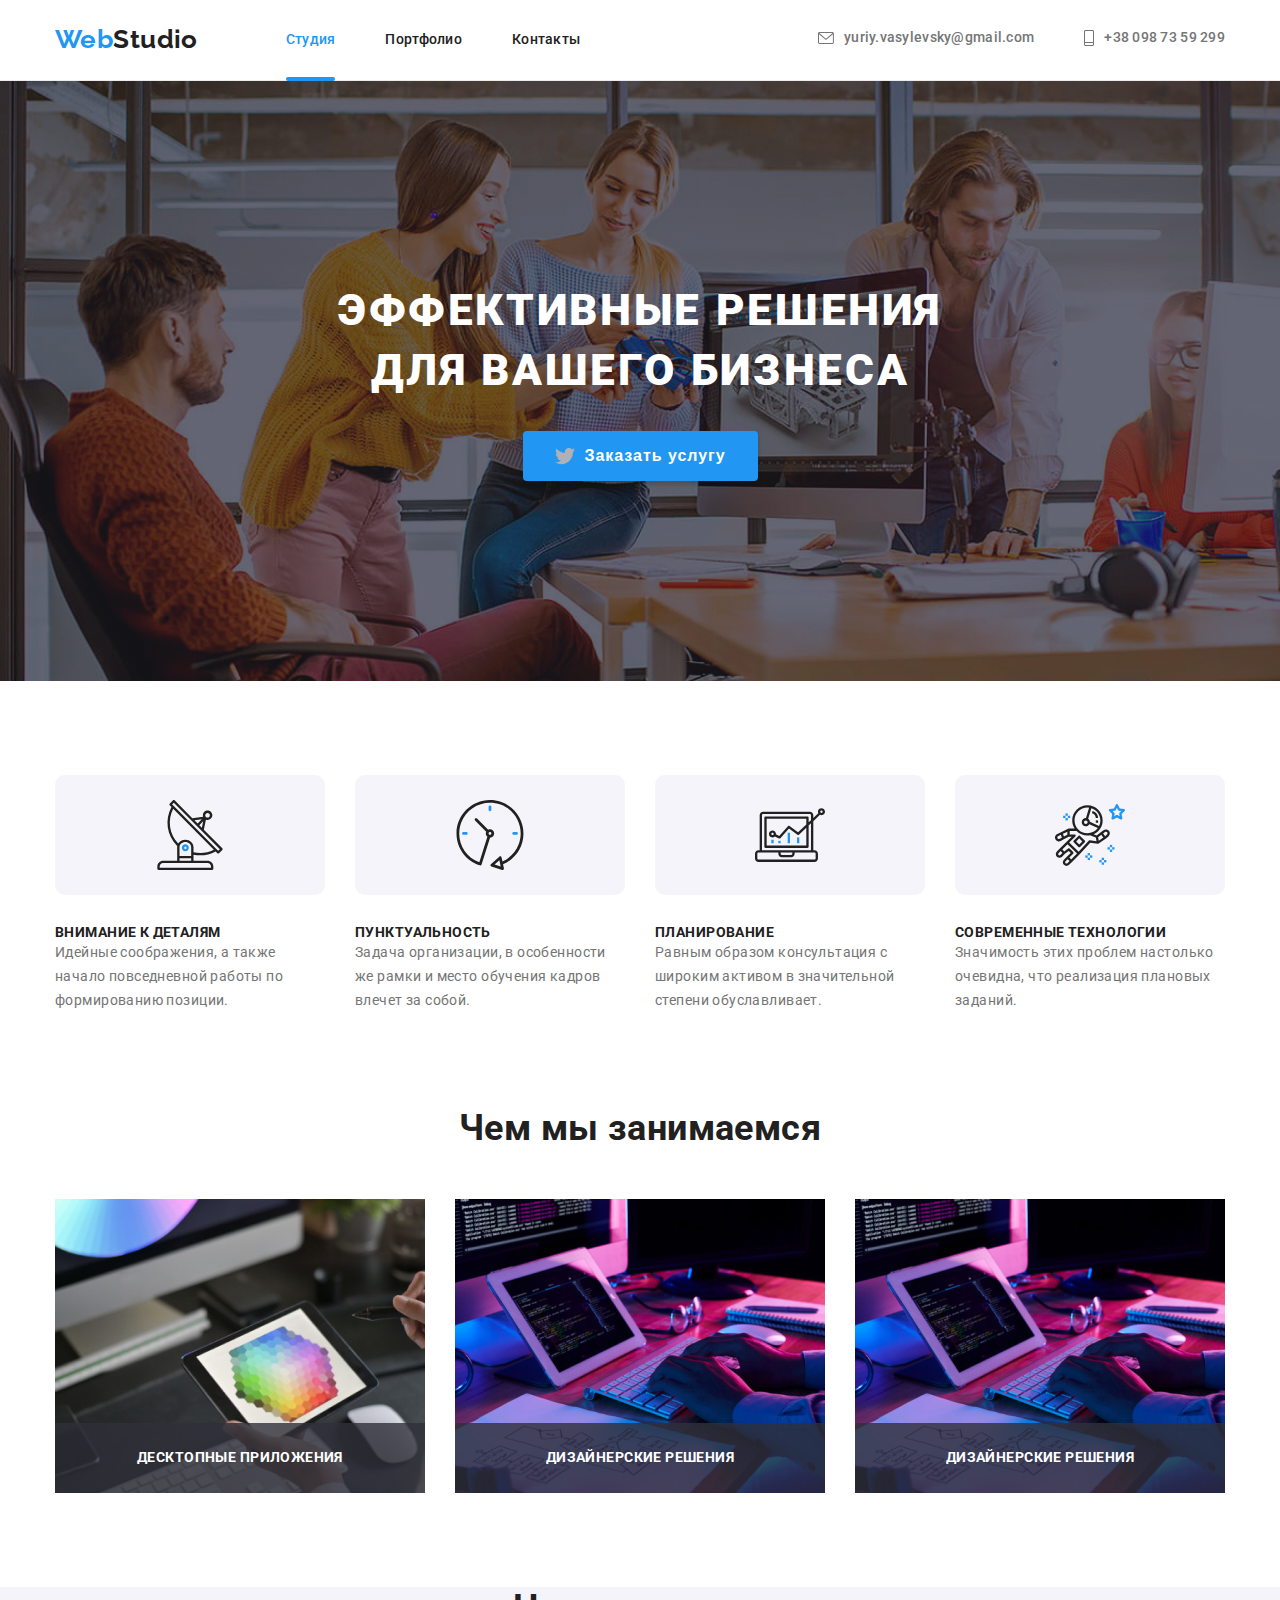
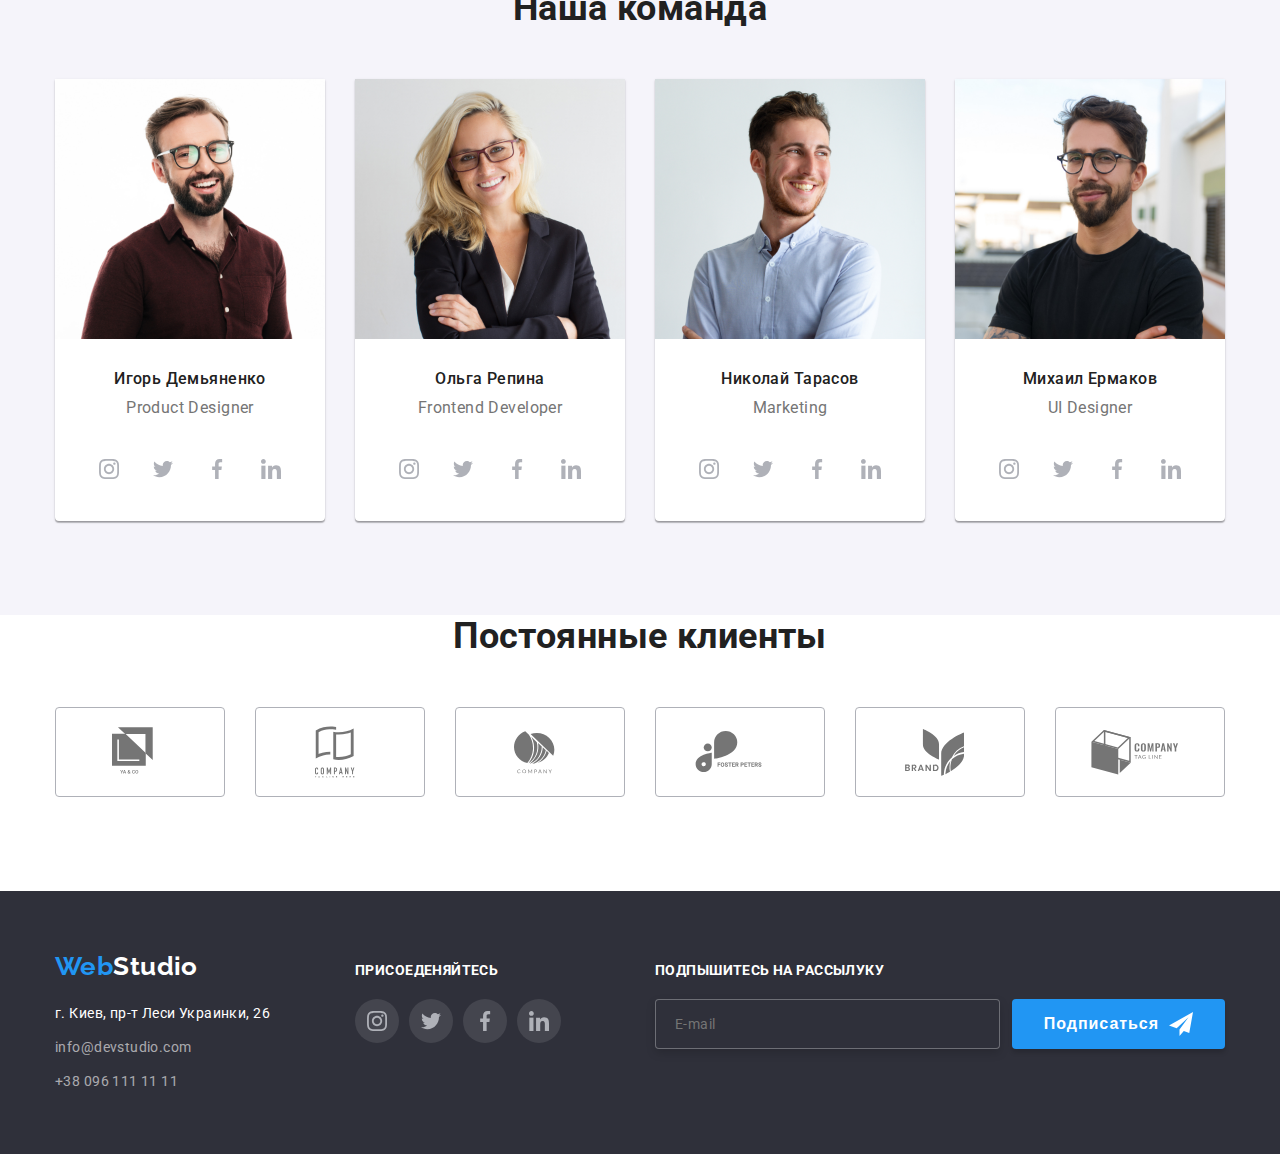
==== commit c3a17da3: "іконки" ====
--- a/index.html
+++ b/index.html
@@ -212,31 +212,31 @@
 								<li class="social-item">
 									<a href="" class="social-link">
 										<svg class="social-icon">
-											<use href="../img/sprite.svg#icon-instagram"></use>
-										</svg>
-									</a>
-								</li>
-
-								<li class="social-item">
-									<a href="" class="social-link">
-										<svg class="social-icon">
-											<use href="../img/sprite.svg#icon-twitter"></use>
-										</svg>
-									</a>
-								</li>
-
-								<li class="social-item">
-									<a href="" class="social-link">
-										<svg class="social-icon">
-											<use href="../img/sprite.svg#icon-facebook"></use>
-										</svg>
-									</a>
-								</li>
-
-								<li class="social-item">
-									<a href="" class="social-link">
-										<svg class="social-icon">
-											<use href="../img/sprite.svg#icon-linkedin"></use>
+											<use href="./img/sprite.svg#icon-instagram"></use>
+										</svg>
+									</a>
+								</li>
+
+								<li class="social-item">
+									<a href="" class="social-link">
+										<svg class="social-icon">
+											<use href="./img/sprite.svg#icon-twitter"></use>
+										</svg>
+									</a>
+								</li>
+
+								<li class="social-item">
+									<a href="" class="social-link">
+										<svg class="social-icon">
+											<use href="./img/sprite.svg#icon-facebook"></use>
+										</svg>
+									</a>
+								</li>
+
+								<li class="social-item">
+									<a href="" class="social-link">
+										<svg class="social-icon">
+											<use href="./img/sprite.svg#icon-linkedin"></use>
 										</svg>
 									</a>
 								</li>
--- a/css/styles.min.css
+++ b/css/styles.min.css
@@ -1,2 +1 @@
-:root{--main-text-color: #757575;--main-title-color:  #212121;--main-accente-color: #2196F3;--white-color: #FFFFFF;--maim-bg-color: #F5F4FA;--accente-bg-color: #2F303A;--main-icon-color:#AFB1B8;--grid-item:1;--grid-margin: 30px;--transform-time: 250ms}body{color:var(--main-text-color);font-family:Roboto, sans-serif;letter-spacing:0.03em;font-size:14px;font-style:normal;margin:0}img{display:block;width:100%;height:auto}html{box-sizing:border-box}*,*::before,*::after{box-sizing:inherit}h1,h2,h3,p{margin-top:0;margin-bottom:0}.list{list-style:none;padding-left:0;margin-top:0;margin-bottom:0}.link{text-decoration:none}.visually-hidden{position:absolute !important;clip:rect(1px 1px 1px 1px);clip:rect(1px, 1px, 1px, 1px);padding:0 !important;border:0 !important;height:1px !important;width:1px !important;overflow:hidden}.container{width:100%;padding-left:15px;padding-right:15px;margin-left:auto;margin-right:auto}@media screen and (min-width: 480px){.container{width:480px}}@media screen and (min-width: 768px){.container{width:768px}}@media screen and (min-width: 1200px){.container{width:1200px}}.button{color:var(--main-title-color);background:var(--white-color);font-weight:700;font-size:16px;line-height:1.88;display:flex;align-items:center;letter-spacing:0.06em;transition:color var(--transform-time) linear,background-color var(--transform-time) linear,box-shadow var(--transform-time) linear;border:0;border-radius:4px;cursor:pointer}.main-button{padding:10px 32px;color:var(--white-color);background:var(--main-accente-color);box-shadow:0px 4px 4px rgba(0,0,0,0.15)}.section-hero .button{position:relative;overflow:hidden;margin-top:30px;margin-left:auto;margin-right:auto}.main-button:hover,.main-button:focus{background:var(--white-color);color:var(--main-title-color)}.filter-button{font-family:Roboto, serif;font-weight:500;line-height:1.62;background:var(--maim-bg-color);padding:6px 22px}.filter-button:hover,.filter-button:focus{background:var(--main-accente-color);color:var(--white-color);box-shadow:0px 3px 1px rgba(0,0,0,0.1),0px 1px 2px rgba(0,0,0,0.08),0px 2px 2px rgba(0,0,0,0.12)}.section-hero .button::before,.section-hero .button::after{content:"";display:block;width:20px;height:20px;transition:transform var(--transform-time) linear}.section-hero .button::before{margin-right:10px;background-image:url(../img/svg/twitter.svg)}.section-hero .button::after{position:absolute;left:32px;top:50%;transform:translateY(calc(-50% + 35px));background-image:url(../img/svg/instagram.svg)}.section-hero .button:hover:before{transform:translateY(-35px)}.section-hero .button:hover::after{transform:translateY(-50%)}.logo{color:var(--main-title-color);font-family:Raleway, sans-serif;font-weight:700;font-size:26px;line-height:1.19}@media screen and (min-width: 480px) and (max-width: 1199px){.logo{font-size:24px}}.backdrop{position:fixed;top:0;left:0;width:100%;height:100%;background-color:rgba(48,49,59,0.507);z-index:100;overflow-y:scroll}.modal{position:absolute;top:50%;left:50%;transform:translate(-50%, -50%);width:100%;max-width:528px;background-color:#fff;border-radius:4px;box-shadow:0px 1px 3px rgba(0,0,0,0.12),0px 1px 1px rgba(0,0,0,0.14),0px 2px 1px rgba(0,0,0,0.2)}@media screen and (max-width: 479px){.modal{width:calc(100% - 30px)}}@media screen and (min-width: 480px) and (max-width: 1199px){.modal{width:100%;max-width:450px}}.is-hidden{opacity:0;visibility:hidden;pointer-events:none}.modal .form{position:relative;display:flex;flex-direction:column;padding:40px}.modal .icon{width:18px;height:18px;margin-right:0;fill:#2a2a2a}.btn-close{position:absolute;top:8px;right:8px;z-index:3;width:30px;height:30px;background-color:#fff;border-radius:50%;border:1px solid rgba(0,0,0,0.1);padding:6px 9px 6px 5px}.btn-close:hover .icon,.btn-close:focus .icon{fill:#2196F3}.form-title{font-weight:700;font-size:20px;line-height:1.15;text-align:center;color:#212121;margin-bottom:12px}.form-field{position:relative;display:flex;flex-direction:column;margin-bottom:10px;margin-bottom:10px;font-weight:400;font-size:12px;line-height:1.16;letter-spacing:0.01em;color:var(--main-text-color)}.form-label{margin-bottom:5px;font-weight:400;font-size:12px;line-height:1.16;letter-spacing:0.01em;color:var(--main-text-color)}.form-input{height:40px;border:1px solid rgba(33,33,33,0.2);border-radius:4px;outline-color:var(--main-accente-color);margin-top:4px;padding-left:42px}.form-field:focus-within .form-icon{fill:var(--main-accente-color)}.form-icon{position:absolute;top:50%;left:12px;width:18px;height:18px;fill:black}.textarea{height:120px;width:100%;border:1px solid rgba(33,33,33,0.2);box-sizing:border-box;border-radius:4px;margin-bottom:20px;resize:none;padding:12px 16px;outline-color:var(--main-accente-color);margin-top:4px}.textarea::placeholder{font-weight:400;font-size:12px;line-height:1.16px;letter-spacing:0.01em;color:rgba(117,117,117,0.5);padding:9px 0px}.form-input-checkbox{margin-right:4px}.form-label-checkbox{position:relative;display:flex;align-items:center;justify-content:center;margin-bottom:20px}.form-label-checkbox .text{font-size:14px;letter-spacing:0.03em;font-weight:400;line-height:1.71;color:var(--main-text-color)}@media screen and (max-width: 1199px){.form-label-checkbox .text{font-size:12px}}.check-icon{display:inline-block;max-width:16px;width:100%;height:15px;border:2px solid #212121;background-color:#fff;border-radius:4px;margin-right:9px;cursor:pointer}.form-input-checkbox:checked+.check-icon{background-image:url(../img/form-svg/check.svg);background-color:var(--main-accente-color);background-origin:border-box;background-size:contain;border-color:var(--main-accente-color)}.form-label-checkbox .linck{color:var(--main-accente-color);margin-left:2px}.modal .button{padding:10px 56px;margin-top:30px;margin-left:auto;margin-right:auto}.form{position:relative}@media screen and (min-width: 480px){.form{display:flex;flex-direction:column;width:100%}}@media screen and (min-width: 1200px){.form{display:flex;flex-direction:row;margin-top:0}}.input-mail::placeholder{font-family:Roboto;font-weight:400;font-size:16px;line-height:1.25;display:flex;align-items:center;color:rgba(255,255,255,0.6)}.input-mail{display:flex;padding:15px;width:100%;height:50px;background-color:var(--accente-bg-color);border:1px solid rgba(255,255,255,0.3);filter:drop-shadow(0px 4px 4px rgba(0,0,0,0.15));border-radius:4px;margin-right:12px;outline-color:var(--main-accente-color)}@media screen and (min-width: 768px){.input-mail{width:450px}}@media screen and (min-width: 1200px){.input-mail{max-width:358px;width:100%}}.label-email{position:absolute;top:50%;left:20px;transform:translateY(-50%);transition:transform var(--transform-time) linear}@media screen and (max-width: 1199px){.label-email{top:25px;left:25px}}.form:focus-within .label-email,.input-mail:not(:placeholder-shown)+.label-email{transform:translate(-21px, -40px)}.btn-icon{width:24px;height:24px;fill:var(--white-color);margin-left:10px;transition:fill var(--transform-time) linear}.button:hover .btn-icon{fill:var(--main-title-color)}.icon{fill:currentColor;margin-right:10px}.icon-mail{width:16px;height:12px}.icon-phone{width:10px;height:16px}.social-icon{width:20px;height:20px;fill:#AFB1B8;transition:fill var(--transform-time) linear}.social-link{width:44px;height:44px;display:flex;justify-content:center;align-items:center;background-color:var(--white-color);border-radius:50%;transition:background-color var(--transform-time) linear}.social-link:hover .social-icon,.social-link:focus .social-icon{fill:var(--white-color)}.social-link:hover,.social-link:focus{background-color:var(--main-accente-color)}.shesdov-link{display:flex;flex-direction:column;justify-content:stretch}.shesdov-link:hover,.shesdov-link:focus{background:#FFFFFF;box-sizing:border-box;box-shadow:0px 1px 1px rgba(0,0,0,0.12),0px 4px 4px rgba(0,0,0,0.06),1px 4px 6px rgba(0,0,0,0.16)}.img-expo{position:relative;overflow:hidden}.portfolio-expo-position{position:absolute;top:0;width:100%;height:100%;padding-right:24px;padding-left:24px;display:flex;align-items:center;background-color:rgba(33,150,243,0.9);opacity:0;transform:translateY(100%);transition:transform var(--transform-time) linear,opacity var(--transform-time) linear,background-color var(--transform-time) linear}.shesdov-link:hover .portfolio-expo-position{opacity:1;transform:translateY(0%)}.expo-text{font-weight:400;font-size:18px;line-height:1.56;color:#FFFFFF}.icon-menu{width:40px;height:40px}.button-menu{display:inline-flex;margin:0;padding:0;border:none;background-color:transparent;z-index:110}@media screen and (min-width: 768px){.button-menu{display:none}}.button-menu .icon-close-menu{display:none}.button-menu.is-open .icon-close-menu{display:block}.button-menu.is-open .icon-open-menu{display:none}.button-menu.is-open{position:fixed;top:15px;right:15px}.mobile-container{position:relative;height:100%;width:100%;display:flex;flex-direction:column;justify-content:flex-end;padding:48px 40px}.mobile-menu{position:fixed;display:none;top:0;left:0;z-index:100;width:100%;height:100vh;background-color:#fff;overflow:hidden}.mobile-menu.is-open{display:block}.site-nav-mobile{margin-bottom:auto}.site-nav-mobile .link{color:var(--main-title-color);font-weight:500;font-size:40px;line-height:1.14;letter-spacing:0.02em;transition:color var(--transform-time) linear}@media screen and (max-width: 479px){.site-nav-mobile .link{font-size:30px}}.site-nav-mobile .item:not(:last-child){margin-bottom:30px}.contact-nav-mobile .link{color:var(--main-text-color);font-weight:500;font-size:34px;line-height:1.14;letter-spacing:0.02em;transition:color var(--transform-time) linear}@media screen and (max-width: 479px){.contact-nav-mobile .link{font-size:22px}}.contact-nav-mobile .linck-font{font-size:24px}@media screen and (max-width: 479px){.contact-nav-mobile .linck-font{font-size:18px}}.contact-nav-mobile .item{margin-bottom:20px}.mobile-social{display:flex;margin-top:64px}.mobile-social .link{font-weight:500;font-size:18px;line-height:1.22;letter-spacing:0.02em;color:#2196F3}@media screen and (max-width: 479px){.mobile-social .link{font-size:12px}}.mobile-social .item{margin-right:20px}.grid{display:flex;flex-wrap:wrap;margin-top:calc(-1 * var(--grid-margin));margin-left:calc(-1 * var(--grid-margin))}.grid-item{margin-top:var(--grid-margin);margin-left:var(--grid-margin);flex-basis:calc(100% / var(--grid-item) - var(--grid-margin))}.section{padding-bottom:94px}.header{top:0;left:0;right:0;padding-top:24px;padding-bottom:25px;border-bottom:1px solid #ECECEC;background-color:#fff;z-index:100}@media screen and (max-width: 767px){.header{padding-top:5px;padding-bottom:5px}}.header .container{display:flex;align-items:center}@media screen and (max-width: 1199px){.header .container{justify-content:space-between}}@media screen and (min-width: 1200px){.header .container{justify-content:flex-end}}@media screen and (min-width: 1200px){.header .logo{margin-right:88px}}.site-nav .item:not(:last-child),.contact-nav .item:not(:last-child){margin-right:50px}@media screen and (min-width: 480px) and (max-width: 1199px){.contact-nav .item:not(:last-child){margin-right:0}}@media screen and (min-width: 480px) and (max-width: 1199px){.contact-nav .item:last-child{margin-top:10px}}@media screen and (min-width: 1200px){.contact-nav{margin-left:auto}}.site-nav,.contact-nav{display:inline-flex;transition:color var(--transform-time) linear}@media screen and (max-width: 767px){.site-nav,.contact-nav{display:none}}@media screen and (min-width: 768px) and (max-width: 1199px){.contact-nav{flex-direction:column;display:inline-flex}}.logo-blue{color:var(--main-accente-color)}.site-nav .link{color:var(--main-title-color);font-weight:500;font-size:14px;line-height:1.14;letter-spacing:0.02em;transition:color var(--transform-time) linear}.site-nav .link:hover,.site-nav .link:focus,.contact-nav .link:hover,.contact-nav .link:focus{color:var(--main-accente-color)}.contact-nav .link{color:var(--main-text-color);font-weight:500;font-size:14px;line-height:1.14;letter-spacing:0.02em;transition:color var(--transform-time) linear}@media screen and (min-width: 480px) and (max-width: 1199px){.contact-nav .link{font-size:12px}}.contact-nav-link{display:inline-flex;align-items:center}.link-hover:after{position:absolute;content:"";display:block;width:100%;height:4px;background-color:var(--main-accente-color);bottom:-33px;border-radius:4px;opacity:0;transition:opacity var(--transform-time) linear}.link-hover:hover:after{opacity:1}.header .current{color:var(--main-accente-color)}.header .current::after{position:absolute;content:"";display:block;width:100%;height:4px;background-color:currentColor;bottom:-33px;border-radius:4px;opacity:1}.navigation .item{position:relative}.content-hero{max-width:696px;margin-left:auto;margin-right:auto;text-align:center}@media screen and (max-width: 1199px){.content-hero{max-width:360px}}.section-hero{padding-top:200px;padding-bottom:200px;background-image:linear-gradient(#C4C4C4, #C4C4C4);background-image:linear-gradient(rgba(47,48,58,0.4), rgba(47,48,58,0.4)),url(../img/bg/bg.jpg);background-repeat:no-repeat;background-size:cover;max-width:1600px;background-position:center;margin-right:auto;margin-left:auto}.hero-title{color:var(--white-color);font-weight:900;font-size:44px;line-height:1.36;text-align:center;letter-spacing:0.06em;text-transform:uppercase}@media screen and (max-width: 1199px){.hero-title{font-size:26px}}.section-advantages{padding-top:94px;padding-bottom:94px}.section-advantages-list .title{color:var(--main-title-color);font-weight:700;font-size:14px;line-height:1.14;text-transform:uppercase}.section-advantages-list .text{font-weight:400;font-size:14px;line-height:1.71}.section-advantages .grid-item{--grid-item:1}@media screen and (min-width: 768px){.section-advantages .grid-item{--grid-item:2}}@media screen and (min-width: 1200px){.section-advantages .grid-item{--grid-item:4}}.section-advantages-item::before{content:" ";display:block;height:120px;background-position:center;margin-bottom:30px;background-color:var(--maim-bg-color);border-radius:10px;background-repeat:no-repeat}.antenna:before{background-image:url(../img/svg/antenna.svg)}.diagram:before{background-image:url(../img/svg/diagram.svg)}.clock:before{background-image:url(../img/svg/clock.svg)}.astronaut:before{background-image:url(../img/svg/astronaut.svg)}@media screen and (max-width: 1199px){.section-work{display:none;background-color:aqua}}.section-work .grid-item{--grid-item:3}.section-titlle{color:var(--main-title-color);font-weight:700;font-size:36px;line-height:1.17;text-align:center;margin-bottom:50px}.work-thumb{position:relative}.work-position{position:absolute;bottom:0;left:0;width:100%;height:70px;background-color:rgba(47,48,58,0.8);display:flex;align-items:center;justify-content:center}.work-position .footer-section-titlle{margin:0}.section-teem{background-color:var(--maim-bg-color)}.section-teem .grid-item{--grid-item:1}@media screen and (min-width: 768px){.section-teem .grid-item{--grid-item:2}}@media screen and (min-width: 1200px){.section-teem .grid-item{--grid-item:4}}.section-teem-list .title{color:var(--main-title-color);font-weight:500;font-size:16px;line-height:1.19;text-align:center}.section-teem-list .text{font-weight:400;font-size:16px;line-height:19px;text-align:center}.team-expo .title{text-align:center;padding-top:30px;padding-bottom:10px}.team-expo .text{padding-bottom:30px;margin:0}.team-expo{text-align:center}.section-teem-list .item{background:#FFFFFF;box-shadow:0px 1px 3px rgba(0,0,0,0.12),0px 1px 1px rgba(0,0,0,0.14),0px 2px 1px rgba(0,0,0,0.2);border-radius:0px 0px 4px 4px}.social-list{display:inline-flex;text-align:center;margin-bottom:30px}.social-item:not(:last-child){margin-right:10px}.client-link{border:1px solid var(--main-icon-color);fill:var(--main-icon-color);border-radius:4px;height:90px;display:flex;justify-content:center;align-items:center;transition:border var(--transform-time) linear}.section-client .grid-item{--grid-item:2}@media screen and (min-width: 768px){.section-client .grid-item{--grid-item:3}}@media screen and (min-width: 1200px){.section-client .grid-item{--grid-item:6}}.client-link .icon{fill:var(--main-text-color);transition:fill var(--transform-time) linear}.client-link:hover .icon,.client-link:focus .icon{fill:var(--main-accente-color)}.client-link:hover,.client-link:focus{--main-icon-color:var(--main-accente-color)}.list-client li:nth-child(1) svg{width:45px;height:50px}.list-client li:nth-child(2) svg{width:40px;height:52px}.list-client li:nth-child(3) svg{width:41px;height:43px}.list-client li:nth-child(4) svg{width:80px;height:42px}.list-client li:nth-child(5) svg{width:59px;height:47px}.list-client li:nth-child(6) .icon{width:88px;height:45px}.footer{background:var(--accente-bg-color)}.footer-section-titlle{font-weight:700;line-height:1.14;text-transform:uppercase;color:#FFFFFF;font-size:14px;margin-bottom:20px}.footer .logo{color:var(--white-color);display:block;padding-top:60px}.footer-list{padding-top:20px;padding-bottom:60px}@media screen and (max-width: 767px){.footer-list{text-align:center}}.link-adres{color:var(--white-color);font-weight:400;font-size:14px;line-height:1.71;text-decoration:none;transition:color var(--transform-time) linear}.footer-list .link{color:rgba(255,255,255,0.6);font-weight:400;font-size:14px;line-height:1.71;transition:color var(--transform-time) linear}.footer-list .link:hover,.footer-list .link:focus,.link-adres:hover,.link-adres:focus{color:var(--main-accente-color)}.footer-list .item:not(:last-child){padding-bottom:10px}.flex{display:flex;flex-direction:column;justify-content:center;align-items:center}@media screen and (min-width: 768px){.flex{display:flex;flex-direction:row;flex-wrap:wrap;justify-content:space-around;align-items:baseline}}@media screen and (min-width: 1200px){.flex{display:flex;flex-direction:row;justify-content:space-between;align-items:baseline}}.footer .grid{--grid-item: 3}@media screen and (max-width: 767px){.adres{display:flex;align-items:center;flex-direction:column}}@media screen and (min-width: 768px) and (max-width: 1199px){.adres{flex-basis:calc(100% - 30px)/2;text-align:center}}@media screen and (min-width: 1200px){.adres{flex-basis:calc(50% / 2 - 45px)}}@media screen and (max-width: 767px){.footer-social-list{display:flex;align-items:center;flex-direction:column;margin-bottom:60px}}@media screen and (min-width: 768px) and (max-width: 1199px){.footer-social-list{flex-basis:calc(100% - 30px)/2;text-align:center}}@media screen and (min-width: 1200px){.footer-social-list{flex-basis:calc(50% / 2 - 45px)}}@media screen and (max-width: 767px){.podpiska{text-align:center;flex-direction:column;width:100%}}@media screen and (min-width: 768px) and (max-width: 1199px){.podpiska{text-align:center}}@media screen and (min-width: 1200px){.podpiska{flex-basis:calc(50% - 15px)}}@media screen and (max-width: 767px){.footer .button{margin-top:20px;margin-bottom:30px;margin-right:auto;margin-left:auto}}@media screen and (min-width: 768px) and (max-width: 1199px){.footer .button{margin-top:20px;margin-bottom:30px;margin-right:auto;margin-left:auto}}.footer .social-link{background:rgba(255,255,255,0.1)}.footer .social-link:hover,.footer .social-link:focus{background:var(--main-accente-color)}.portfolio-section .title{color:var(--main-title-color);font-weight:700;font-size:18px;line-height:2.0;letter-spacing:0.06em}.portfolio-section .text{font-weight:400;font-size:16px;line-height:1.87;color:#757575}.portfolio-section .grid-item{--grid-item:1}@media screen and (min-width: 768px){.portfolio-section .grid-item{--grid-item:2}}@media screen and (min-width: 1200px){.portfolio-section .grid-item{--grid-item:3}}.portfolio-expo{border-left:1px solid #ECECEC;border-right:1px solid #ECECEC;border-bottom:1px solid #ECECEC;padding:20px 24px;display:inline-block}.portfolio-expo .text{margin:0;padding-top:4px}.filter{padding-top:94px;padding-bottom:34px}.filter-list{display:flex;flex-wrap:wrap;align-items:center}@media screen and (min-width: 768px){.filter-list{justify-content:center}}.filter-list .item{margin-right:10px;margin-top:15px}
-/*# sourceMappingURL=styles.min.css.map */+:root{--main-text-color: #757575;--main-title-color: #212121;--main-accente-color: #2196F3;--white-color: #FFFFFF;--maim-bg-color: #F5F4FA;--accente-bg-color: #2F303A;--main-icon-color:#AFB1B8;--grid-item:1;--grid-margin: 30px;--transform-time: 250ms}body{color:var(--main-text-color);font-family:Roboto,sans-serif;letter-spacing:.03em;font-size:14px;font-style:normal;margin:0}img{display:block;width:100%;height:auto}html{box-sizing:border-box}*,*::before,*::after{box-sizing:inherit}h1,h2,h3,p{margin-top:0;margin-bottom:0}.list{list-style:none;padding-left:0;margin-top:0;margin-bottom:0}.link{text-decoration:none}.visually-hidden{position:absolute !important;clip:rect(1px 1px 1px 1px);clip:rect(1px, 1px, 1px, 1px);padding:0 !important;border:0 !important;height:1px !important;width:1px !important;overflow:hidden}.container{width:100%;padding-left:15px;padding-right:15px;margin-left:auto;margin-right:auto}@media screen and (min-width: 480px){.container{width:480px}}@media screen and (min-width: 768px){.container{width:768px}}@media screen and (min-width: 1200px){.container{width:1200px}}.button{color:var(--main-title-color);background:var(--white-color);font-weight:700;font-size:16px;line-height:1.88;display:flex;align-items:center;letter-spacing:.06em;transition:color var(--transform-time) linear,background-color var(--transform-time) linear,box-shadow var(--transform-time) linear;border:0;border-radius:4px;cursor:pointer}.main-button{padding:10px 32px;color:var(--white-color);background:var(--main-accente-color);box-shadow:0px 4px 4px rgba(0,0,0,.15)}.section-hero .button{position:relative;overflow:hidden;margin-top:30px;margin-left:auto;margin-right:auto}.main-button:hover,.main-button:focus{background:var(--white-color);color:var(--main-title-color)}.filter-button{font-family:Roboto,serif;font-weight:500;line-height:1.62;background:var(--maim-bg-color);padding:6px 22px}.filter-button:hover,.filter-button:focus{background:var(--main-accente-color);color:var(--white-color);box-shadow:0px 3px 1px rgba(0,0,0,.1),0px 1px 2px rgba(0,0,0,.08),0px 2px 2px rgba(0,0,0,.12)}.section-hero .button::before,.section-hero .button::after{content:"";display:block;width:20px;height:20px;transition:transform var(--transform-time) linear}.section-hero .button::before{margin-right:10px;background-image:url(../img/svg/twitter.svg)}.section-hero .button::after{position:absolute;left:32px;top:50%;transform:translateY(calc(-50% + 35px));background-image:url(../img/svg/instagram.svg)}.section-hero .button:hover:before{transform:translateY(-35px)}.section-hero .button:hover::after{transform:translateY(-50%)}.logo{color:var(--main-title-color);font-family:Raleway,sans-serif;font-weight:700;font-size:26px;line-height:1.19}@media screen and (min-width: 480px)and (max-width: 1199px){.logo{font-size:24px}}.backdrop{position:fixed;top:0;left:0;width:100%;height:100%;background-color:rgba(48,49,59,.507);z-index:100;overflow-y:scroll}.modal{position:absolute;top:50%;left:50%;transform:translate(-50%, -50%);width:100%;max-width:528px;background-color:#fff;border-radius:4px;box-shadow:0px 1px 3px rgba(0,0,0,.12),0px 1px 1px rgba(0,0,0,.14),0px 2px 1px rgba(0,0,0,.2)}@media screen and (max-width: 479px){.modal{width:calc(100% - 30px)}}@media screen and (min-width: 480px)and (max-width: 1199px){.modal{width:100%;max-width:450px}}.is-hidden{opacity:0;visibility:hidden;pointer-events:none}.modal .form{position:relative;display:flex;flex-direction:column;padding:40px}.modal .icon{width:18px;height:18px;margin-right:0;fill:#2a2a2a}.btn-close{position:absolute;top:8px;right:8px;z-index:3;width:30px;height:30px;background-color:#fff;border-radius:50%;border:1px solid rgba(0,0,0,.1);padding:6px 9px 6px 5px}.btn-close:hover .icon,.btn-close:focus .icon{fill:#2196f3}.form-title{font-weight:700;font-size:20px;line-height:1.15;text-align:center;color:#212121;margin-bottom:12px}.form-field{position:relative;display:flex;flex-direction:column;margin-bottom:10px;margin-bottom:10px;font-weight:400;font-size:12px;line-height:1.16;letter-spacing:.01em;color:var(--main-text-color)}.form-label{margin-bottom:5px;font-weight:400;font-size:12px;line-height:1.16;letter-spacing:.01em;color:var(--main-text-color)}.form-input{height:40px;border:1px solid rgba(33,33,33,.2);border-radius:4px;outline-color:var(--main-accente-color);margin-top:4px;padding-left:42px}.form-field:focus-within .form-icon{fill:var(--main-accente-color)}.form-icon{position:absolute;top:50%;left:12px;width:18px;height:18px;fill:#000}.textarea{height:120px;width:100%;border:1px solid rgba(33,33,33,.2);box-sizing:border-box;border-radius:4px;margin-bottom:20px;resize:none;padding:12px 16px;outline-color:var(--main-accente-color);margin-top:4px}.textarea::placeholder{font-weight:400;font-size:12px;line-height:1.16px;letter-spacing:.01em;color:rgba(117,117,117,.5);padding:9px 0px}.form-input-checkbox{margin-right:4px}.form-label-checkbox{position:relative;display:flex;align-items:center;justify-content:center;margin-bottom:20px}.form-label-checkbox .text{font-size:14px;letter-spacing:.03em;font-weight:400;line-height:1.71;color:var(--main-text-color)}@media screen and (max-width: 1199px){.form-label-checkbox .text{font-size:12px}}.check-icon{display:inline-block;max-width:16px;width:100%;height:15px;border:2px solid #212121;background-color:#fff;border-radius:4px;margin-right:9px;cursor:pointer}.form-input-checkbox:checked+.check-icon{background-image:url(../img/form-svg/check.svg);background-color:var(--main-accente-color);background-origin:border-box;background-size:contain;border-color:var(--main-accente-color)}.form-label-checkbox .linck{color:var(--main-accente-color);margin-left:2px}.modal .button{padding:10px 56px;margin-top:30px;margin-left:auto;margin-right:auto}.form{position:relative}@media screen and (min-width: 480px){.form{display:flex;flex-direction:column;width:100%}}@media screen and (min-width: 1200px){.form{display:flex;flex-direction:row;margin-top:0}}.input-mail::placeholder{font-family:Roboto;font-weight:400;font-size:16px;line-height:1.25;display:flex;align-items:center;color:rgba(255,255,255,.6)}.input-mail{display:flex;padding:15px;width:100%;height:50px;background-color:var(--accente-bg-color);border:1px solid rgba(255,255,255,.3);filter:drop-shadow(0px 4px 4px rgba(0, 0, 0, 0.15));border-radius:4px;margin-right:12px;outline-color:var(--main-accente-color)}@media screen and (min-width: 768px){.input-mail{width:450px}}@media screen and (min-width: 1200px){.input-mail{max-width:358px;width:100%}}.label-email{position:absolute;top:50%;left:20px;transform:translateY(-50%);transition:transform var(--transform-time) linear}@media screen and (max-width: 1199px){.label-email{top:25px;left:25px}}.form:focus-within .label-email,.input-mail:not(:placeholder-shown)+.label-email{transform:translate(-21px, -40px)}.btn-icon{width:24px;height:24px;fill:var(--white-color);margin-left:10px;transition:fill var(--transform-time) linear}.button:hover .btn-icon{fill:var(--main-title-color)}.icon{fill:currentColor;margin-right:10px}.icon-mail{width:16px;height:12px}.icon-phone{width:10px;height:16px}.social-icon{width:20px;height:20px;fill:#afb1b8;transition:fill var(--transform-time) linear}.social-link{width:44px;height:44px;display:flex;justify-content:center;align-items:center;background-color:var(--white-color);border-radius:50%;transition:background-color var(--transform-time) linear}.social-link:hover .social-icon,.social-link:focus .social-icon{fill:var(--white-color)}.social-link:hover,.social-link:focus{background-color:var(--main-accente-color)}.shesdov-link{display:flex;flex-direction:column;justify-content:stretch}.shesdov-link:hover,.shesdov-link:focus{background:#fff;box-sizing:border-box;box-shadow:0px 1px 1px rgba(0,0,0,.12),0px 4px 4px rgba(0,0,0,.06),1px 4px 6px rgba(0,0,0,.16)}.img-expo{position:relative;overflow:hidden}.portfolio-expo-position{position:absolute;top:0;width:100%;height:100%;padding-right:24px;padding-left:24px;display:flex;align-items:center;background-color:rgba(33,150,243,.9);opacity:0;transform:translateY(100%);transition:transform var(--transform-time) linear,opacity var(--transform-time) linear,background-color var(--transform-time) linear}.shesdov-link:hover .portfolio-expo-position{opacity:1;transform:translateY(0%)}.expo-text{font-weight:400;font-size:18px;line-height:1.56;color:#fff}.icon-menu{width:40px;height:40px}.button-menu{display:inline-flex;margin:0;padding:0;border:none;background-color:rgba(0,0,0,0);z-index:110}@media screen and (min-width: 768px){.button-menu{display:none}}.button-menu .icon-close-menu{display:none}.button-menu.is-open .icon-close-menu{display:block}.button-menu.is-open .icon-open-menu{display:none}.button-menu.is-open{position:fixed;top:15px;right:15px}.mobile-container{position:relative;height:100%;width:100%;display:flex;flex-direction:column;justify-content:flex-end;padding:48px 40px}.mobile-menu{position:fixed;display:none;top:0;left:0;z-index:100;width:100%;height:100vh;background-color:#fff;overflow:hidden}.mobile-menu.is-open{display:block}.site-nav-mobile{margin-bottom:auto}.site-nav-mobile .link{color:var(--main-title-color);font-weight:500;font-size:40px;line-height:1.14;letter-spacing:.02em;transition:color var(--transform-time) linear}@media screen and (max-width: 479px){.site-nav-mobile .link{font-size:30px}}.site-nav-mobile .item:not(:last-child){margin-bottom:30px}.contact-nav-mobile .link{color:var(--main-text-color);font-weight:500;font-size:34px;line-height:1.14;letter-spacing:.02em;transition:color var(--transform-time) linear}@media screen and (max-width: 479px){.contact-nav-mobile .link{font-size:22px}}.contact-nav-mobile .linck-font{font-size:24px}@media screen and (max-width: 479px){.contact-nav-mobile .linck-font{font-size:18px}}.contact-nav-mobile .item{margin-bottom:20px}.mobile-social{display:flex;margin-top:64px}.mobile-social .link{font-weight:500;font-size:18px;line-height:1.22;letter-spacing:.02em;color:#2196f3}@media screen and (max-width: 479px){.mobile-social .link{font-size:12px}}.mobile-social .item{margin-right:20px}.grid{display:flex;flex-wrap:wrap;margin-top:calc(-1*var(--grid-margin));margin-left:calc(-1*var(--grid-margin))}.grid-item{margin-top:var(--grid-margin);margin-left:var(--grid-margin);flex-basis:calc(100%/var(--grid-item) - var(--grid-margin))}.section{padding-bottom:94px}.header{top:0;left:0;right:0;padding-top:24px;padding-bottom:25px;border-bottom:1px solid #ececec;background-color:#fff;z-index:100}@media screen and (max-width: 767px){.header{padding-top:5px;padding-bottom:5px}}.header .container{display:flex;align-items:center}@media screen and (max-width: 1199px){.header .container{justify-content:space-between}}@media screen and (min-width: 1200px){.header .container{justify-content:flex-end}}@media screen and (min-width: 1200px){.header .logo{margin-right:88px}}.site-nav .item:not(:last-child),.contact-nav .item:not(:last-child){margin-right:50px}@media screen and (min-width: 480px)and (max-width: 1199px){.contact-nav .item:not(:last-child){margin-right:0}}@media screen and (min-width: 480px)and (max-width: 1199px){.contact-nav .item:last-child{margin-top:10px}}@media screen and (min-width: 1200px){.contact-nav{margin-left:auto}}.site-nav,.contact-nav{display:inline-flex;transition:color var(--transform-time) linear}@media screen and (max-width: 767px){.site-nav,.contact-nav{display:none}}@media screen and (min-width: 768px)and (max-width: 1199px){.contact-nav{flex-direction:column;display:inline-flex}}.logo-blue{color:var(--main-accente-color)}.site-nav .link{color:var(--main-title-color);font-weight:500;font-size:14px;line-height:1.14;letter-spacing:.02em;transition:color var(--transform-time) linear}.site-nav .link:hover,.site-nav .link:focus,.contact-nav .link:hover,.contact-nav .link:focus{color:var(--main-accente-color)}.contact-nav .link{color:var(--main-text-color);font-weight:500;font-size:14px;line-height:1.14;letter-spacing:.02em;transition:color var(--transform-time) linear}@media screen and (min-width: 480px)and (max-width: 1199px){.contact-nav .link{font-size:12px}}.contact-nav-link{display:inline-flex;align-items:center}.link-hover:after{position:absolute;content:"";display:block;width:100%;height:4px;background-color:var(--main-accente-color);bottom:-33px;border-radius:4px;opacity:0;transition:opacity var(--transform-time) linear}.link-hover:hover:after{opacity:1}.header .current{color:var(--main-accente-color)}.header .current::after{position:absolute;content:"";display:block;width:100%;height:4px;background-color:currentColor;bottom:-33px;border-radius:4px;opacity:1}.navigation .item{position:relative}.content-hero{max-width:696px;margin-left:auto;margin-right:auto}@media screen and (max-width: 1199px){.content-hero{max-width:360px}}.section-hero{display:flex;align-items:center;background-image:linear-gradient(rgba(47, 48, 58, 0.4), rgba(47, 48, 58, 0.4)),url(../img/bg/bg.jpg);background-repeat:no-repeat;background-size:cover;max-width:1600px;height:auto;margin-right:auto;margin-left:auto;min-height:600px}@media screen and (min-width: 768px)and (max-width: 1199px){.section-hero{max-width:1200px;min-height:400px;background-image:linear-gradient(rgba(47, 48, 58, 0.4), rgba(47, 48, 58, 0.4)),url(../img/bg/tablet-bg.png)}}@media screen and (max-width: 767px){.section-hero{max-width:480px;min-height:400px;background-image:linear-gradient(rgba(47, 48, 58, 0.4), rgba(47, 48, 58, 0.4)),url(../img/bg/mob-bg.png)}}.hero-title{color:var(--white-color);font-weight:900;font-size:44px;line-height:1.36;text-align:center;letter-spacing:.06em;text-transform:uppercase}@media screen and (max-width: 1199px){.hero-title{font-size:26px}}.section-advantages{padding-top:94px;padding-bottom:94px}.section-advantages-list .title{color:var(--main-title-color);font-weight:700;font-size:14px;line-height:1.14;text-transform:uppercase}.section-advantages-list .text{font-weight:400;font-size:14px;line-height:1.71}.section-advantages .grid-item{--grid-item:1}@media screen and (min-width: 768px){.section-advantages .grid-item{--grid-item:2}}@media screen and (min-width: 1200px){.section-advantages .grid-item{--grid-item:4}}.section-advantages-item::before{content:" ";display:block;height:120px;background-position:center;margin-bottom:30px;background-color:var(--maim-bg-color);border-radius:10px;background-repeat:no-repeat}.antenna:before{background-image:url(../img/svg/antenna.svg)}.diagram:before{background-image:url(../img/svg/diagram.svg)}.clock:before{background-image:url(../img/svg/clock.svg)}.astronaut:before{background-image:url(../img/svg/astronaut.svg)}@media screen and (max-width: 1199px){.section-work{display:none;background-color:aqua}}.section-work .grid-item{--grid-item:3}.section-titlle{color:var(--main-title-color);font-weight:700;font-size:36px;line-height:1.17;text-align:center;margin-bottom:50px}.work-thumb{position:relative}.work-position{position:absolute;bottom:0;left:0;width:100%;height:70px;background-color:rgba(47,48,58,.8);display:flex;align-items:center;justify-content:center}.work-position .footer-section-titlle{margin:0}.section-teem{background-color:var(--maim-bg-color)}.section-teem .grid-item{--grid-item:1}@media screen and (min-width: 768px){.section-teem .grid-item{--grid-item:2}}@media screen and (min-width: 1200px){.section-teem .grid-item{--grid-item:4}}.section-teem-list .title{color:var(--main-title-color);font-weight:500;font-size:16px;line-height:1.19;text-align:center}.section-teem-list .text{font-weight:400;font-size:16px;line-height:19px;text-align:center}.team-expo .title{text-align:center;padding-top:30px;padding-bottom:10px}.team-expo .text{padding-bottom:30px;margin:0}.team-expo{text-align:center}.section-teem-list .item{background:#fff;box-shadow:0px 1px 3px rgba(0,0,0,.12),0px 1px 1px rgba(0,0,0,.14),0px 2px 1px rgba(0,0,0,.2);border-radius:0px 0px 4px 4px}.social-list{display:inline-flex;text-align:center;margin-bottom:30px}.social-item:not(:last-child){margin-right:10px}.client-link{border:1px solid var(--main-icon-color);fill:var(--main-icon-color);border-radius:4px;height:90px;display:flex;justify-content:center;align-items:center;transition:border var(--transform-time) linear}.section-client .grid-item{--grid-item:2}@media screen and (min-width: 768px){.section-client .grid-item{--grid-item:3}}@media screen and (min-width: 1200px){.section-client .grid-item{--grid-item:6}}.client-link .icon{fill:var(--main-text-color);transition:fill var(--transform-time) linear}.client-link:hover .icon,.client-link:focus .icon{fill:var(--main-accente-color)}.client-link:hover,.client-link:focus{--main-icon-color:var(--main-accente-color)}.list-client li:nth-child(1) svg{width:45px;height:50px}.list-client li:nth-child(2) svg{width:40px;height:52px}.list-client li:nth-child(3) svg{width:41px;height:43px}.list-client li:nth-child(4) svg{width:80px;height:42px}.list-client li:nth-child(5) svg{width:59px;height:47px}.list-client li:nth-child(6) .icon{width:88px;height:45px}.footer{background:var(--accente-bg-color)}.footer-section-titlle{font-weight:700;line-height:1.14;text-transform:uppercase;color:#fff;font-size:14px;margin-bottom:20px}.footer .logo{color:var(--white-color);display:block;padding-top:60px}.footer-list{padding-top:20px;padding-bottom:60px}@media screen and (max-width: 767px){.footer-list{text-align:center}}.link-adres{color:var(--white-color);font-weight:400;font-size:14px;line-height:1.71;text-decoration:none;transition:color var(--transform-time) linear}.footer-list .link{color:rgba(255,255,255,.6);font-weight:400;font-size:14px;line-height:1.71;transition:color var(--transform-time) linear}.footer-list .link:hover,.footer-list .link:focus,.link-adres:hover,.link-adres:focus{color:var(--main-accente-color)}.footer-list .item:not(:last-child){padding-bottom:10px}.flex{display:flex;flex-direction:column;justify-content:center;align-items:center}@media screen and (min-width: 768px){.flex{display:flex;flex-direction:row;flex-wrap:wrap;justify-content:space-around;align-items:baseline}}@media screen and (min-width: 1200px){.flex{display:flex;flex-direction:row;justify-content:space-between;align-items:baseline}}.footer .grid{--grid-item: 3}@media screen and (max-width: 767px){.adres{display:flex;align-items:center;flex-direction:column}}@media screen and (min-width: 768px)and (max-width: 1199px){.adres{flex-basis:calc(100% - 30px)/2;text-align:center}}@media screen and (min-width: 1200px){.adres{flex-basis:calc(25% - 45px)}}@media screen and (max-width: 767px){.footer-social-list{display:flex;align-items:center;flex-direction:column;margin-bottom:60px}}@media screen and (min-width: 768px)and (max-width: 1199px){.footer-social-list{flex-basis:calc(100% - 30px)/2;text-align:center}}@media screen and (min-width: 1200px){.footer-social-list{flex-basis:calc(25% - 45px)}}@media screen and (max-width: 767px){.podpiska{text-align:center;flex-direction:column;width:100%}}@media screen and (min-width: 768px)and (max-width: 1199px){.podpiska{text-align:center}}@media screen and (min-width: 1200px){.podpiska{flex-basis:calc(50% - 15px)}}@media screen and (max-width: 767px){.footer .button{margin-top:20px;margin-bottom:30px;margin-right:auto;margin-left:auto}}@media screen and (min-width: 768px)and (max-width: 1199px){.footer .button{margin-top:20px;margin-bottom:30px;margin-right:auto;margin-left:auto}}.footer .social-link{background:rgba(255,255,255,.1)}.footer .social-link:hover,.footer .social-link:focus{background:var(--main-accente-color)}.portfolio-section .title{color:var(--main-title-color);font-weight:700;font-size:18px;line-height:2;letter-spacing:.06em}.portfolio-section .text{font-weight:400;font-size:16px;line-height:1.87;color:#757575}.portfolio-section .grid-item{--grid-item:1}@media screen and (min-width: 768px){.portfolio-section .grid-item{--grid-item:2}}@media screen and (min-width: 1200px){.portfolio-section .grid-item{--grid-item:3}}.portfolio-expo{border-left:1px solid #ececec;border-right:1px solid #ececec;border-bottom:1px solid #ececec;padding:20px 24px;display:inline-block}.portfolio-expo .text{margin:0;padding-top:4px}.filter{padding-top:94px;padding-bottom:34px}.filter-list{display:flex;flex-wrap:wrap;align-items:center}@media screen and (min-width: 768px){.filter-list{justify-content:center}}.filter-list .item{margin-right:10px;margin-top:15px}/*# sourceMappingURL=styles.min.css.map */